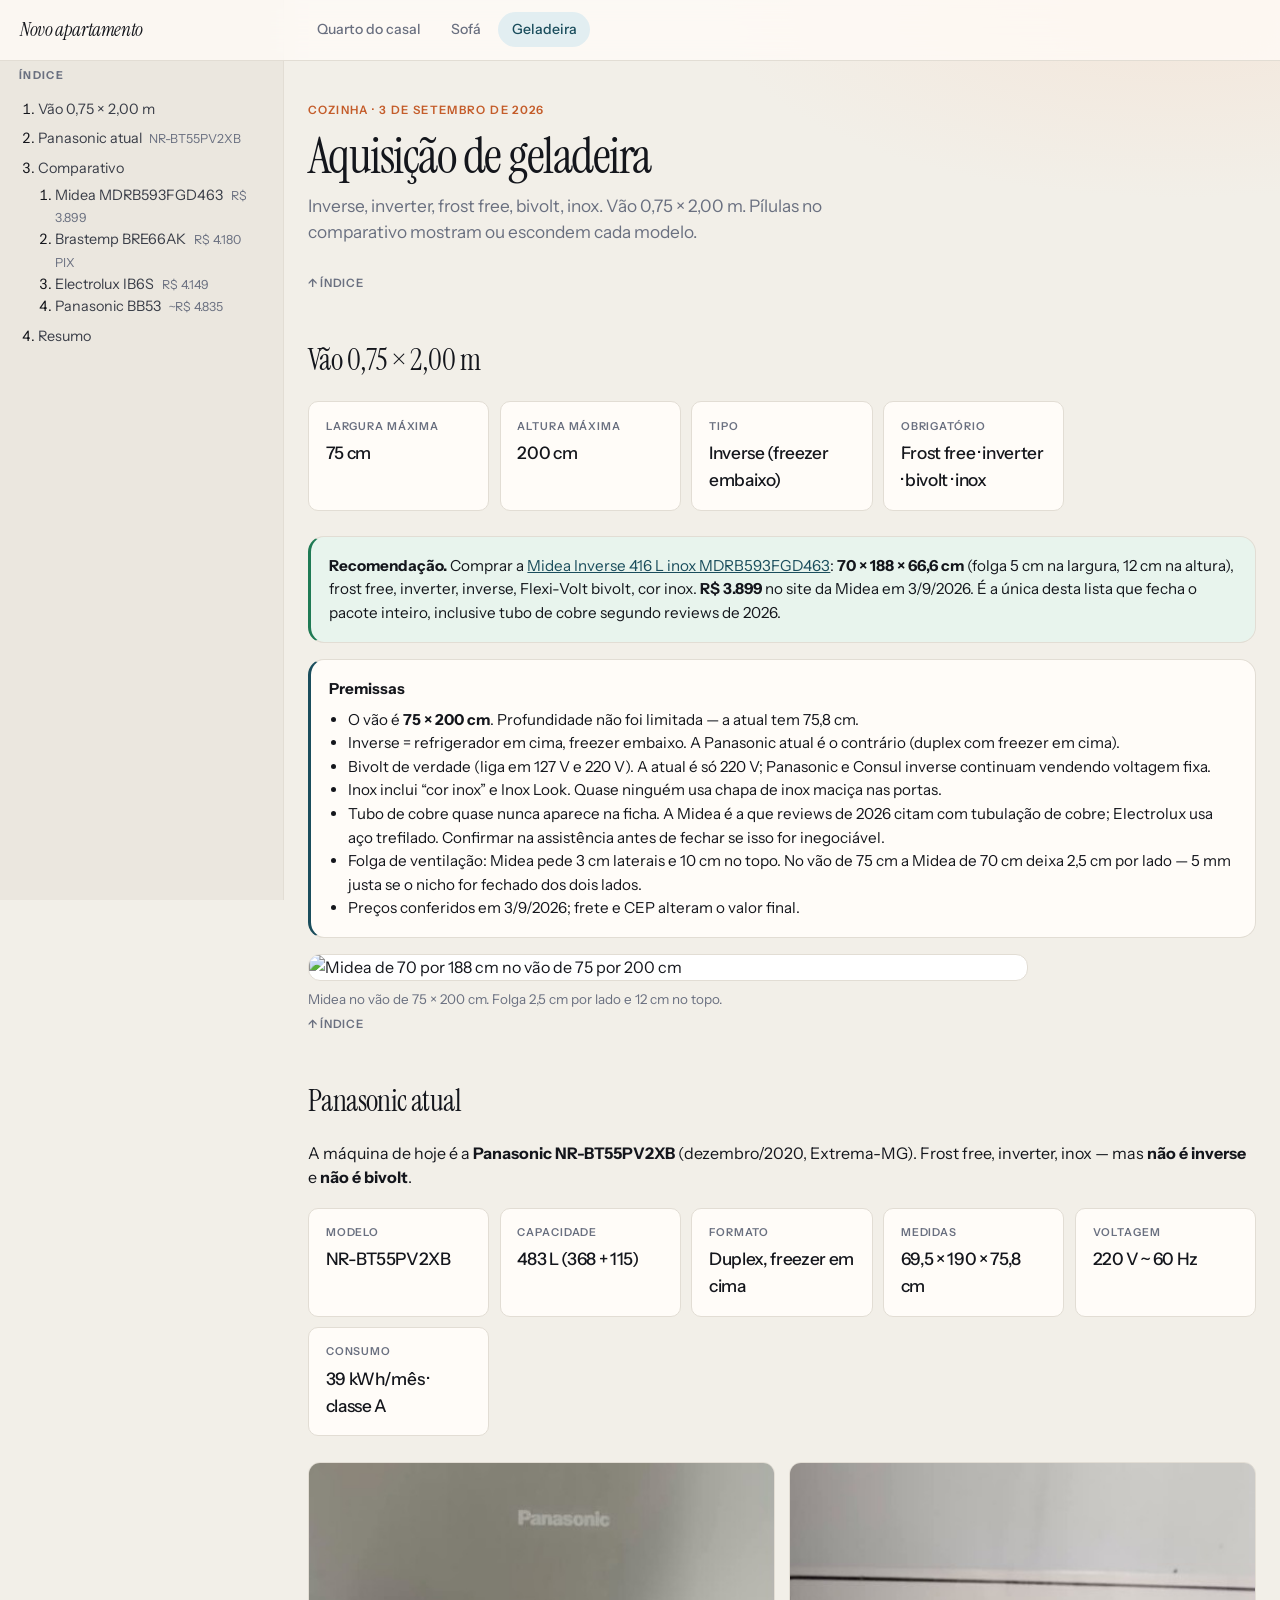
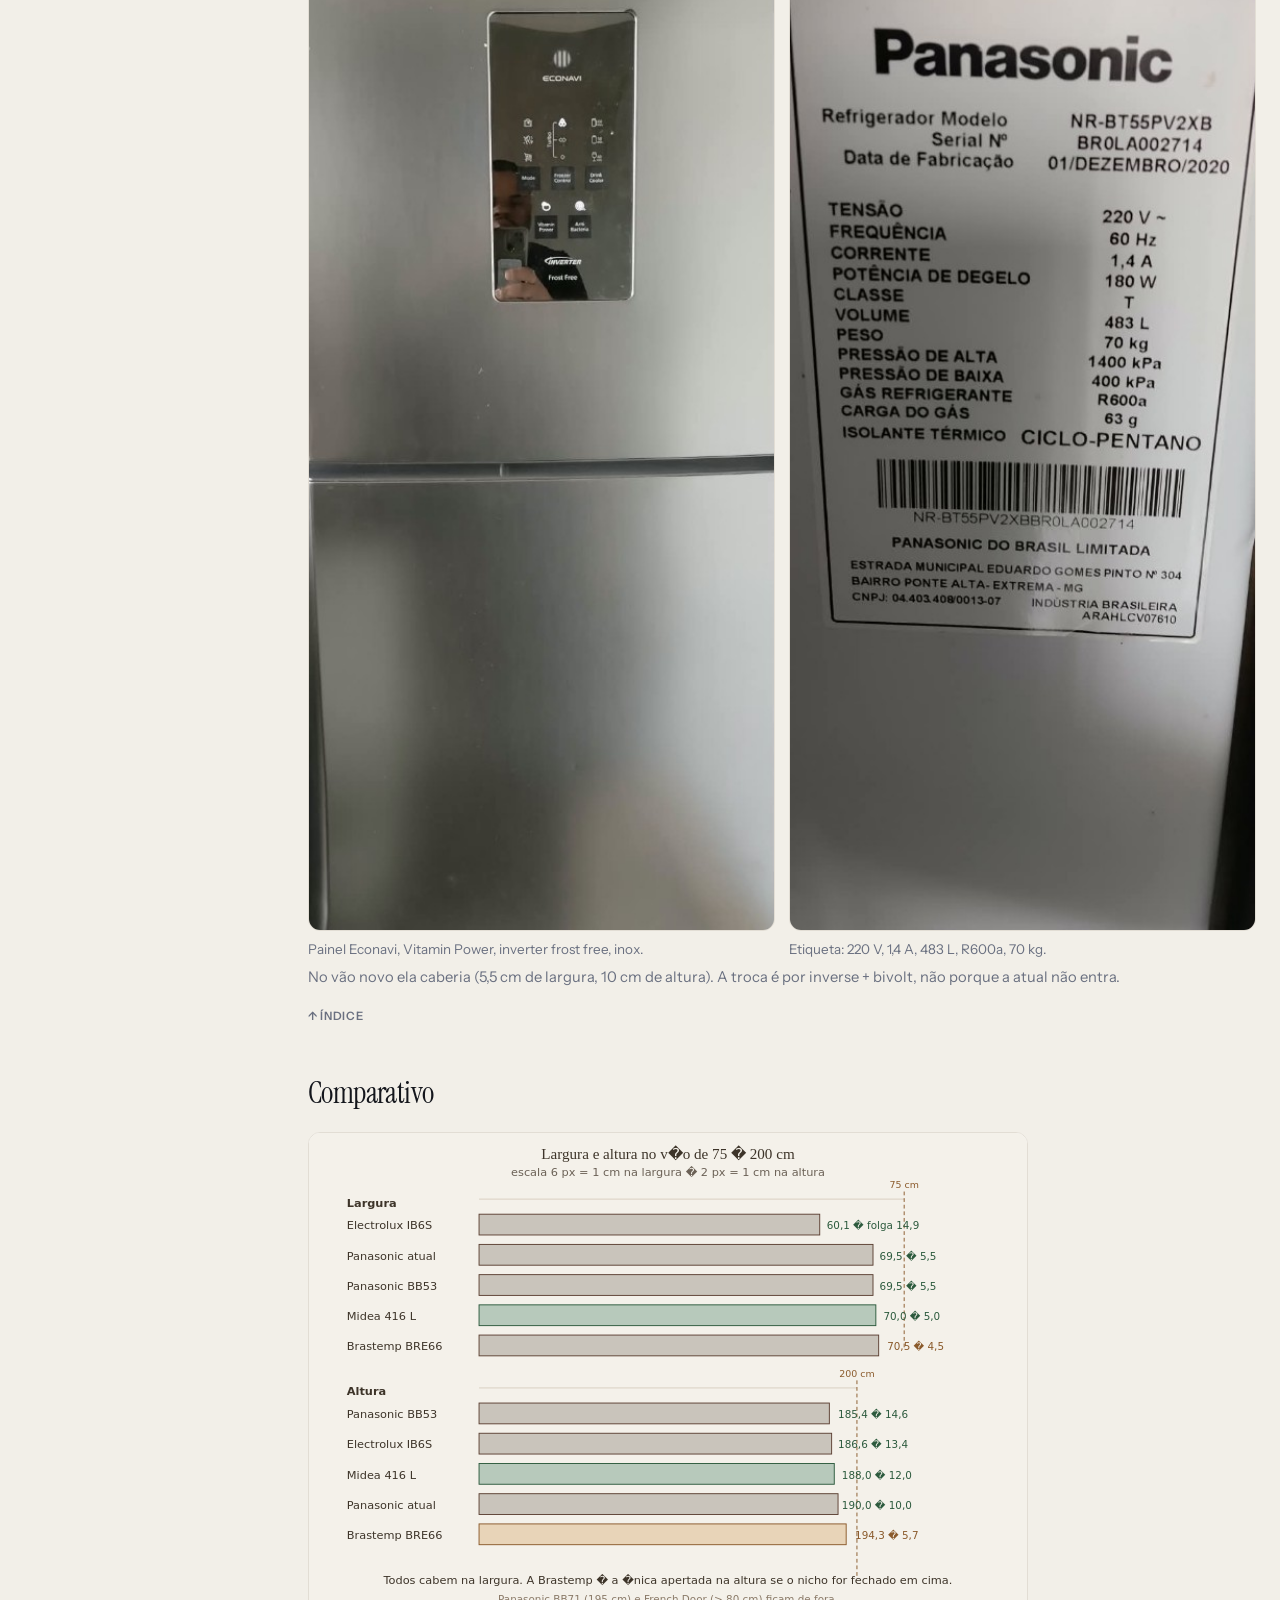
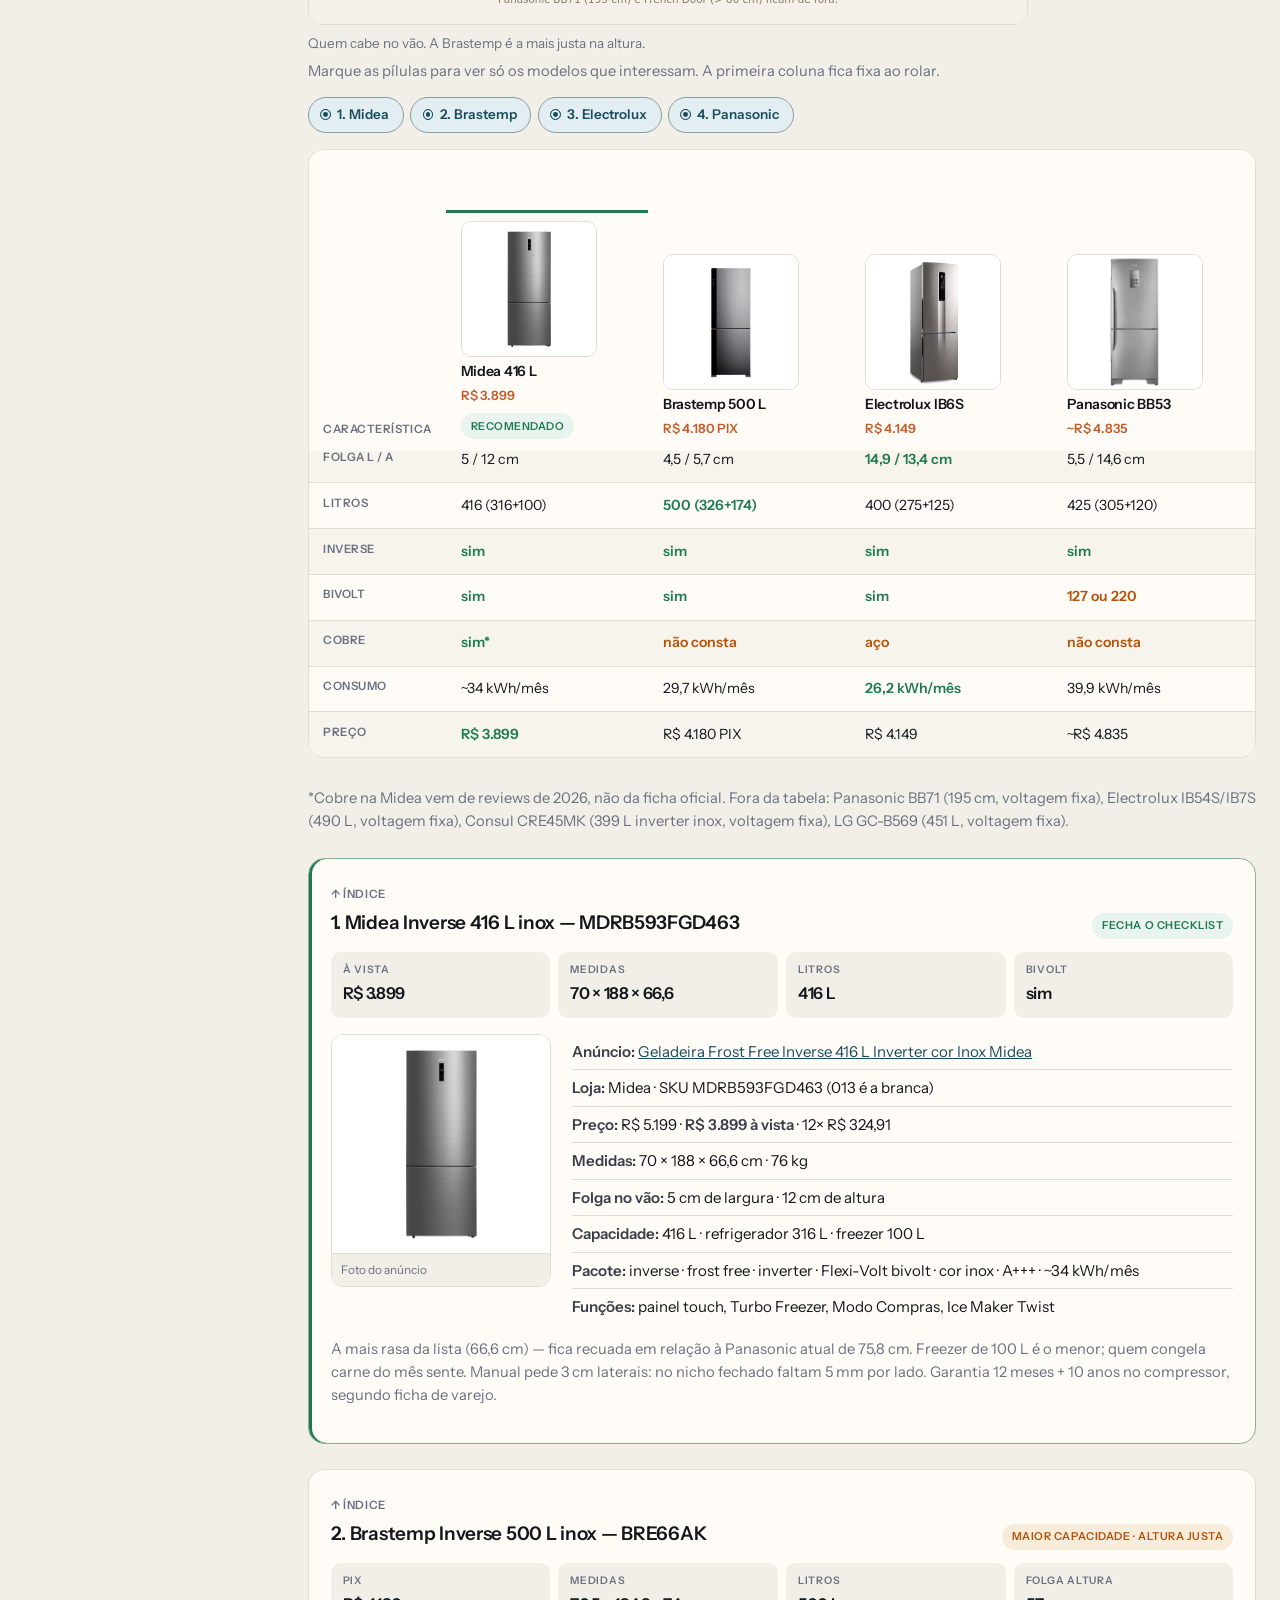
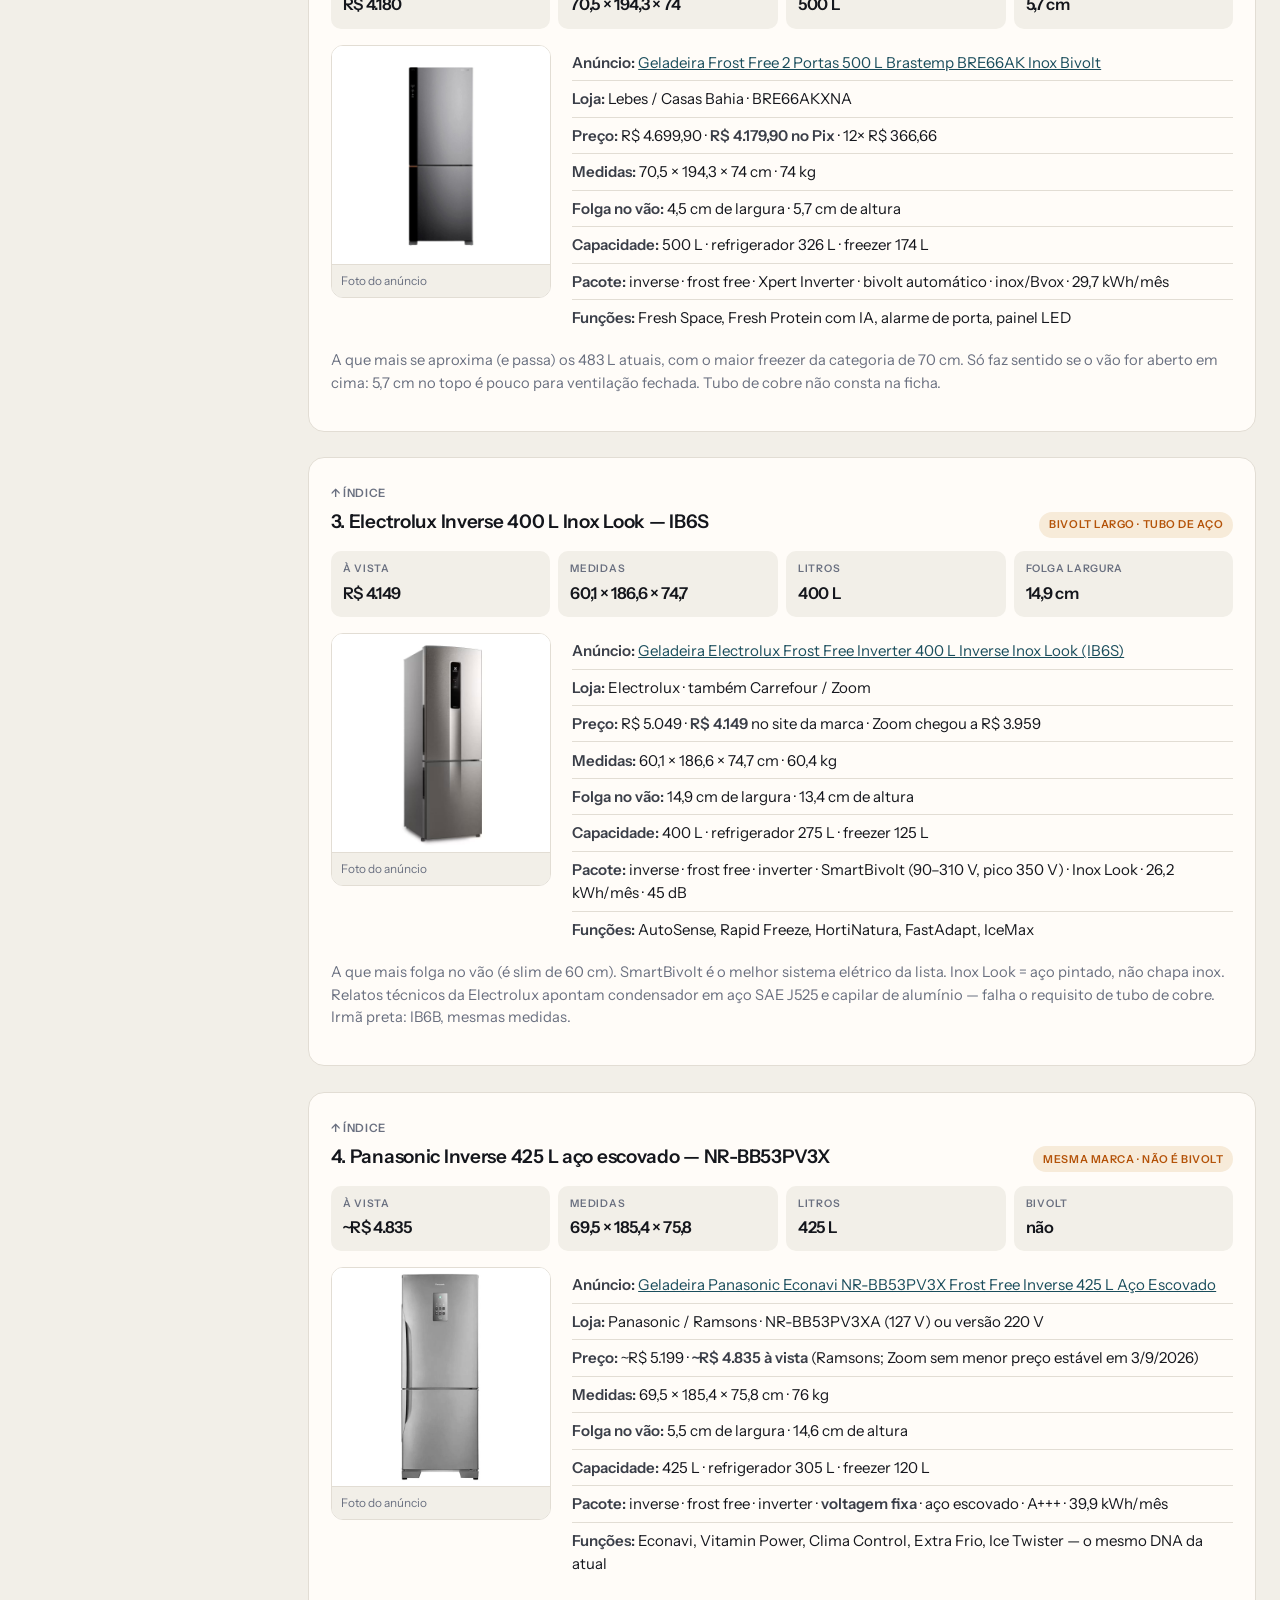
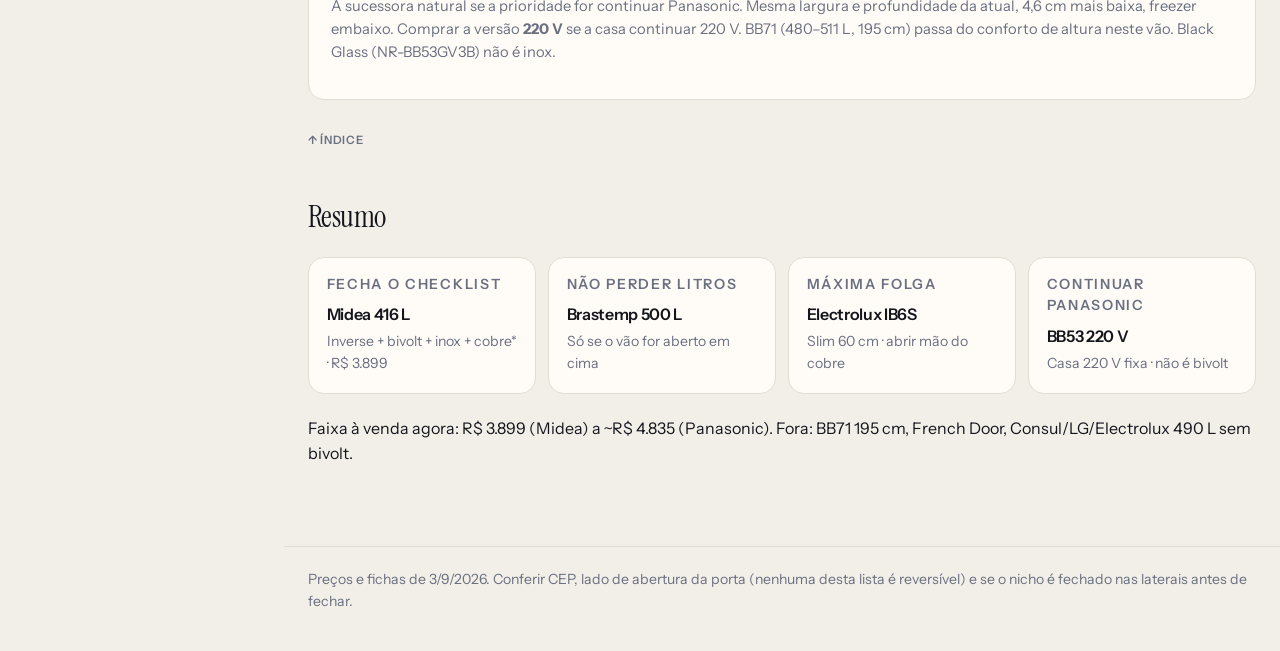
==== geladeira.html @ 063f18cf "Publicar o site estático das pesquisas do apartamento." ====
<!DOCTYPE html>
<html lang="pt-BR">
<head>
  <meta charset="utf-8">
  <meta name="viewport" content="width=device-width, initial-scale=1">
  <title>Geladeira inverse — vão 0,75 × 2,00 m</title>
  <link rel="preconnect" href="https://fonts.googleapis.com">
  <link rel="preconnect" href="https://fonts.gstatic.com" crossorigin>
  <link href="https://fonts.googleapis.com/css2?family=Instrument+Sans:ital,wght@0,400;0,500;0,600;0,700;1,400&family=Instrument+Serif:ital,wght@0,400;0,500;1,400&display=swap" rel="stylesheet">
  <link rel="stylesheet" href="estilo.css">
</head>
<body class="has-toc">
  <div class="chrome">
    <nav class="site-bar" aria-label="Páginas">
      <div class="wrap">
        <a class="brand" href="index.html">Novo apartamento</a>
        <ul>
          <li><a href="quarto-casal.html">Quarto do casal</a></li>
          <li><a href="sofa.html">Sofá</a></li>
          <li><a class="here" href="geladeira.html" aria-current="page">Geladeira</a></li>
        </ul>
      </div>
    </nav>
    <nav class="nav-bar" aria-label="Índice compacto">
      <div class="wrap">
        <a href="#vao">Índice</a>
        <a href="#atual">Atual</a>
        <a href="#opcao-1">1. Midea</a>
        <a href="#opcao-2">2. Brastemp</a>
        <a href="#opcao-3">3. Electrolux</a>
        <a href="#opcao-4">4. Panasonic</a>
        <a href="#resumo">Resumo</a>
      </div>
    </nav>
  </div>
  <header>
    <div class="wrap">
      <p class="kicker">Cozinha · 3 de setembro de 2026</p>
      <h1>Aquisição de geladeira</h1>
      <p>Inverse, inverter, frost free, bivolt, inox. Vão 0,75 × 2,00 m. Pílulas no comparativo mostram ou escondem cada modelo.</p>
    </div>
  </header>

  <nav class="toc" id="indice" aria-label="Índice">
    <h2>Índice</h2>
    <ol>
      <li><a href="#vao">Vão 0,75 × 2,00 m</a></li>
      <li><a href="#atual">Panasonic atual</a> <span class="meta">NR-BT55PV2XB</span></li>
      <li>
        <a href="#comparativo">Comparativo</a>
        <ol>
          <li><a href="#opcao-1">Midea MDRB593FGD463</a> <span class="meta">R$ 3.899</span></li>
          <li><a href="#opcao-2">Brastemp BRE66AK</a> <span class="meta">R$ 4.180 PIX</span></li>
          <li><a href="#opcao-3">Electrolux IB6S</a> <span class="meta">R$ 4.149</span></li>
          <li><a href="#opcao-4">Panasonic BB53</a> <span class="meta">~R$ 4.835</span></li>
        </ol>
      </li>
      <li><a href="#resumo">Resumo</a></li>
    </ol>
  </nav>

  <main>
    <section id="vao">
      <a class="back" href="#indice">↑ Índice</a>
      <h2>Vão 0,75 × 2,00 m</h2>
      <dl class="facts">
        <div><dt>Largura máxima</dt><dd>75 cm</dd></div>
        <div><dt>Altura máxima</dt><dd>200 cm</dd></div>
        <div><dt>Tipo</dt><dd>Inverse (freezer embaixo)</dd></div>
        <div><dt>Obrigatório</dt><dd>Frost free · inverter · bivolt · inox</dd></div>
      </dl>

      <div class="rec">
        <strong>Recomendação.</strong>
        Comprar a <a href="#opcao-1">Midea Inverse 416 L inox MDRB593FGD463</a>:
        <strong>70 × 188 × 66,6 cm</strong> (folga 5 cm na largura, 12 cm na altura),
        frost free, inverter, inverse, Flexi-Volt bivolt, cor inox.
        <strong>R$ 3.899</strong> no site da Midea em 3/9/2026.
        É a única desta lista que fecha o pacote inteiro, inclusive tubo de cobre segundo reviews de 2026.
      </div>

      <div class="premissas">
        <strong>Premissas</strong>
        <ul>
          <li>O vão é <strong>75 × 200 cm</strong>. Profundidade não foi limitada — a atual tem 75,8 cm.</li>
          <li>Inverse = refrigerador em cima, freezer embaixo. A Panasonic atual é o contrário (duplex com freezer em cima).</li>
          <li>Bivolt de verdade (liga em 127 V e 220 V). A atual é só 220 V; Panasonic e Consul inverse continuam vendendo voltagem fixa.</li>
          <li>Inox inclui “cor inox” e Inox Look. Quase ninguém usa chapa de inox maciça nas portas.</li>
          <li>Tubo de cobre quase nunca aparece na ficha. A Midea é a que reviews de 2026 citam com tubulação de cobre; Electrolux usa aço trefilado. Confirmar na assistência antes de fechar se isso for inegociável.</li>
          <li>Folga de ventilação: Midea pede 3 cm laterais e 10 cm no topo. No vão de 75 cm a Midea de 70 cm deixa 2,5 cm por lado — 5 mm justa se o nicho for fechado dos dois lados.</li>
          <li>Preços conferidos em 3/9/2026; frete e CEP alteram o valor final.</li>
        </ul>
      </div>

      <figure>
        <img src="layouts/geladeira-nicho.svg" alt="Midea de 70 por 188 cm no vão de 75 por 200 cm">
        <figcaption>Midea no vão de 75 × 200 cm. Folga 2,5 cm por lado e 12 cm no topo.</figcaption>
      </figure>
    </section>

    <section id="atual">
      <a class="back" href="#indice">↑ Índice</a>
      <h2>Panasonic atual</h2>
      <p>A máquina de hoje é a <strong>Panasonic NR-BT55PV2XB</strong> (dezembro/2020, Extrema-MG). Frost free, inverter, inox — mas <strong>não é inverse</strong> e <strong>não é bivolt</strong>.</p>
      <dl class="facts">
        <div><dt>Modelo</dt><dd>NR-BT55PV2XB</dd></div>
        <div><dt>Capacidade</dt><dd>483 L (368 + 115)</dd></div>
        <div><dt>Formato</dt><dd>Duplex, freezer em cima</dd></div>
        <div><dt>Medidas</dt><dd>69,5 × 190 × 75,8 cm</dd></div>
        <div><dt>Voltagem</dt><dd>220 V ~ 60 Hz</dd></div>
        <div><dt>Consumo</dt><dd>39 kWh/mês · classe A</dd></div>
      </dl>
      <div class="pair">
        <figure>
          <img src="fotos/geladeira/atual-painel.png" alt="Painel Econavi da Panasonic atual, inox, inverter frost free">
          <figcaption>Painel Econavi, Vitamin Power, inverter frost free, inox.</figcaption>
        </figure>
        <figure>
          <img src="fotos/geladeira/atual-etiqueta.png" alt="Etiqueta técnica Panasonic NR-BT55PV2XB 220 V 483 L">
          <figcaption>Etiqueta: 220 V, 1,4 A, 483 L, R600a, 70 kg.</figcaption>
        </figure>
      </div>
      <p class="layout-note">No vão novo ela caberia (5,5 cm de largura, 10 cm de altura). A troca é por inverse + bivolt, não porque a atual não entra.</p>
    </section>

    <section id="comparativo">
      <a class="back" href="#indice">↑ Índice</a>
      <h2>Comparativo</h2>
      <figure>
        <img src="layouts/geladeira-comparativo.svg" alt="Barras de largura e altura das geladeiras até o vão de 75 por 200 cm">
        <figcaption>Quem cabe no vão. A Brastemp é a mais justa na altura.</figcaption>
      </figure>
      <div class="compare">
        <p class="compare-hint">Marque as pílulas para ver só os modelos que interessam. A primeira coluna fica fixa ao rolar.</p>
        <div class="compare-picks" role="group" aria-label="Opções visíveis no comparativo">
          <input type="checkbox" id="cmp-1" checked>
          <label for="cmp-1">1. Midea</label>
          <input type="checkbox" id="cmp-2" checked>
          <label for="cmp-2">2. Brastemp</label>
          <input type="checkbox" id="cmp-3" checked>
          <label for="cmp-3">3. Electrolux</label>
          <input type="checkbox" id="cmp-4" checked>
          <label for="cmp-4">4. Panasonic</label>
        </div>
        <p class="compare-empty">Marque pelo menos uma opção para ver a tabela.</p>
        <div class="compare-scroll">
          <table class="compare-table">
            <caption class="visually-hidden">Comparativo das geladeiras. Desmarque pílulas para esconder colunas.</caption>
            <thead>
              <tr>
                <th scope="col">Característica</th>
                <th class="c1 best-col" scope="col">
                  <a class="compare-product" href="#opcao-1">
                    <img src="fotos/geladeira/midea-416.jpg" alt="">
                    <span class="compare-name">Midea 416 L</span>
                    <span class="compare-price">R$ 3.899</span>
                    <span class="badge ok">recomendado</span>
                  </a>
                </th>
                <th class="c2" scope="col">
                  <a class="compare-product" href="#opcao-2">
                    <img src="fotos/geladeira/brastemp-bre66ak.jpg" alt="">
                    <span class="compare-name">Brastemp 500 L</span>
                    <span class="compare-price">R$ 4.180 PIX</span>
                  </a>
                </th>
                <th class="c3" scope="col">
                  <a class="compare-product" href="#opcao-3">
                    <img src="fotos/geladeira/electrolux-ib6s.jpg" alt="">
                    <span class="compare-name">Electrolux IB6S</span>
                    <span class="compare-price">R$ 4.149</span>
                  </a>
                </th>
                <th class="c4" scope="col">
                  <a class="compare-product" href="#opcao-4">
                    <img src="fotos/geladeira/panasonic-bb53.jpg" alt="">
                    <span class="compare-name">Panasonic BB53</span>
                    <span class="compare-price">~R$ 4.835</span>
                  </a>
                </th>
              </tr>
            </thead>
            <tbody>
              <tr>
                <th scope="row">L × A × P</th>
                <td class="c1">70 × 188 × 66,6</td>
                <td class="c2">70,5 × 194,3 × 74</td>
                <td class="c3">60,1 × 186,6 × 74,7</td>
                <td class="c4">69,5 × 185,4 × 75,8</td>
              </tr>
              <tr>
                <th scope="row">Folga L / A</th>
                <td class="c1">5 / 12 cm</td>
                <td class="c2">4,5 / 5,7 cm</td>
                <td class="c3 yes">14,9 / 13,4 cm</td>
                <td class="c4">5,5 / 14,6 cm</td>
              </tr>
              <tr>
                <th scope="row">Litros</th>
                <td class="c1">416 (316+100)</td>
                <td class="c2 yes">500 (326+174)</td>
                <td class="c3">400 (275+125)</td>
                <td class="c4">425 (305+120)</td>
              </tr>
              <tr>
                <th scope="row">Inverse</th>
                <td class="c1 yes">sim</td>
                <td class="c2 yes">sim</td>
                <td class="c3 yes">sim</td>
                <td class="c4 yes">sim</td>
              </tr>
              <tr>
                <th scope="row">Bivolt</th>
                <td class="c1 yes">sim</td>
                <td class="c2 yes">sim</td>
                <td class="c3 yes">sim</td>
                <td class="c4 no">127 ou 220</td>
              </tr>
              <tr>
                <th scope="row">Cobre</th>
                <td class="c1 yes">sim*</td>
                <td class="c2 no">não consta</td>
                <td class="c3 no">aço</td>
                <td class="c4 no">não consta</td>
              </tr>
              <tr>
                <th scope="row">Consumo</th>
                <td class="c1">~34 kWh/mês</td>
                <td class="c2">29,7 kWh/mês</td>
                <td class="c3 yes">26,2 kWh/mês</td>
                <td class="c4">39,9 kWh/mês</td>
              </tr>
              <tr>
                <th scope="row">Preço</th>
                <td class="c1 yes">R$ 3.899</td>
                <td class="c2">R$ 4.180 PIX</td>
                <td class="c3">R$ 4.149</td>
                <td class="c4">~R$ 4.835</td>
              </tr>
            </tbody>
          </table>
        </div>
      </div>
      <p class="layout-note">*Cobre na Midea vem de reviews de 2026, não da ficha oficial. Fora da tabela: Panasonic BB71 (195 cm, voltagem fixa), Electrolux IB54S/IB7S (490 L, voltagem fixa), Consul CRE45MK (399 L inverter inox, voltagem fixa), LG GC-B569 (451 L, voltagem fixa).</p>
    </section>

    <article class="option best" id="opcao-1">
      <a class="back" href="#indice">↑ Índice</a>
      <div class="option-head">
        <h3>1. Midea Inverse 416 L inox — MDRB593FGD463</h3>
        <span class="badge ok">fecha o checklist</span>
      </div>
      <ul class="option-stats">
        <li><span>À vista</span><strong>R$ 3.899</strong></li>
        <li><span>Medidas</span><strong>70 × 188 × 66,6</strong></li>
        <li><span>Litros</span><strong>416 L</strong></li>
        <li><span>Bivolt</span><strong>sim</strong></li>
      </ul>
      <div class="option-body">
        <a class="thumb" href="https://www.midea.com.br/geladeira-inverse-frost-free-416l-inverter-inox-midea/p">
          <img src="fotos/geladeira/midea-416.jpg" alt="Geladeira Midea inverse 416 L inox">
          <span>Foto do anúncio</span>
        </a>
        <ul class="specs">
          <li><strong>Anúncio:</strong> <a href="https://www.midea.com.br/geladeira-inverse-frost-free-416l-inverter-inox-midea/p">Geladeira Frost Free Inverse 416 L Inverter cor Inox Midea</a></li>
          <li><strong>Loja:</strong> Midea · SKU MDRB593FGD463 (013 é a branca)</li>
          <li><strong>Preço:</strong> R$ 5.199 · <strong>R$ 3.899 à vista</strong> · 12× R$ 324,91</li>
          <li><strong>Medidas:</strong> 70 × 188 × 66,6 cm · 76 kg</li>
          <li><strong>Folga no vão:</strong> 5 cm de largura · 12 cm de altura</li>
          <li><strong>Capacidade:</strong> 416 L · refrigerador 316 L · freezer 100 L</li>
          <li><strong>Pacote:</strong> inverse · frost free · inverter · Flexi-Volt bivolt · cor inox · A+++ · ~34 kWh/mês</li>
          <li><strong>Funções:</strong> painel touch, Turbo Freezer, Modo Compras, Ice Maker Twist</li>
        </ul>
      </div>
      <p class="layout-note">A mais rasa da lista (66,6 cm) — fica recuada em relação à Panasonic atual de 75,8 cm. Freezer de 100 L é o menor; quem congela carne do mês sente. Manual pede 3 cm laterais: no nicho fechado faltam 5 mm por lado. Garantia 12 meses + 10 anos no compressor, segundo ficha de varejo.</p>
    </article>

    <article class="option" id="opcao-2">
      <a class="back" href="#indice">↑ Índice</a>
      <div class="option-head">
        <h3>2. Brastemp Inverse 500 L inox — BRE66AK</h3>
        <span class="badge">maior capacidade · altura justa</span>
      </div>
      <ul class="option-stats">
        <li><span>PIX</span><strong>R$ 4.180</strong></li>
        <li><span>Medidas</span><strong>70,5 × 194,3 × 74</strong></li>
        <li><span>Litros</span><strong>500 L</strong></li>
        <li><span>Folga altura</span><strong>5,7 cm</strong></li>
      </ul>
      <div class="option-body">
        <a class="thumb" href="https://www.lebes.com.br/geladeira-frost-free-2-portas-500l-brastemp-bre66ak-inox-bivolt-p108603">
          <img src="fotos/geladeira/brastemp-bre66ak.jpg" alt="Geladeira Brastemp BRE66AK inverse 500 L inox">
          <span>Foto do anúncio</span>
        </a>
        <ul class="specs">
          <li><strong>Anúncio:</strong> <a href="https://www.lebes.com.br/geladeira-frost-free-2-portas-500l-brastemp-bre66ak-inox-bivolt-p108603">Geladeira Frost Free 2 Portas 500 L Brastemp BRE66AK Inox Bivolt</a></li>
          <li><strong>Loja:</strong> Lebes / Casas Bahia · BRE66AKXNA</li>
          <li><strong>Preço:</strong> R$ 4.699,90 · <strong>R$ 4.179,90 no Pix</strong> · 12× R$ 366,66</li>
          <li><strong>Medidas:</strong> 70,5 × 194,3 × 74 cm · 74 kg</li>
          <li><strong>Folga no vão:</strong> 4,5 cm de largura · 5,7 cm de altura</li>
          <li><strong>Capacidade:</strong> 500 L · refrigerador 326 L · freezer 174 L</li>
          <li><strong>Pacote:</strong> inverse · frost free · Xpert Inverter · bivolt automático · inox/Bvox · 29,7 kWh/mês</li>
          <li><strong>Funções:</strong> Fresh Space, Fresh Protein com IA, alarme de porta, painel LED</li>
        </ul>
      </div>
      <p class="layout-note">A que mais se aproxima (e passa) os 483 L atuais, com o maior freezer da categoria de 70 cm. Só faz sentido se o vão for aberto em cima: 5,7 cm no topo é pouco para ventilação fechada. Tubo de cobre não consta na ficha.</p>
    </article>

    <article class="option" id="opcao-3">
      <a class="back" href="#indice">↑ Índice</a>
      <div class="option-head">
        <h3>3. Electrolux Inverse 400 L Inox Look — IB6S</h3>
        <span class="badge">bivolt largo · tubo de aço</span>
      </div>
      <ul class="option-stats">
        <li><span>À vista</span><strong>R$ 4.149</strong></li>
        <li><span>Medidas</span><strong>60,1 × 186,6 × 74,7</strong></li>
        <li><span>Litros</span><strong>400 L</strong></li>
        <li><span>Folga largura</span><strong>14,9 cm</strong></li>
      </ul>
      <div class="option-body">
        <a class="thumb" href="https://loja.electrolux.com.br/geladeira-electrolux-frost-free-inverter-400l-efficient-rapid-freeze-inverse-inox-look--ib6s-/p">
          <img src="fotos/geladeira/electrolux-ib6s.jpg" alt="Geladeira Electrolux IB6S inverse 400 L inox look">
          <span>Foto do anúncio</span>
        </a>
        <ul class="specs">
          <li><strong>Anúncio:</strong> <a href="https://loja.electrolux.com.br/geladeira-electrolux-frost-free-inverter-400l-efficient-rapid-freeze-inverse-inox-look--ib6s-/p">Geladeira Electrolux Frost Free Inverter 400 L Inverse Inox Look (IB6S)</a></li>
          <li><strong>Loja:</strong> Electrolux · também Carrefour / Zoom</li>
          <li><strong>Preço:</strong> R$ 5.049 · <strong>R$ 4.149</strong> no site da marca · Zoom chegou a R$ 3.959</li>
          <li><strong>Medidas:</strong> 60,1 × 186,6 × 74,7 cm · 60,4 kg</li>
          <li><strong>Folga no vão:</strong> 14,9 cm de largura · 13,4 cm de altura</li>
          <li><strong>Capacidade:</strong> 400 L · refrigerador 275 L · freezer 125 L</li>
          <li><strong>Pacote:</strong> inverse · frost free · inverter · SmartBivolt (90–310 V, pico 350 V) · Inox Look · 26,2 kWh/mês · 45 dB</li>
          <li><strong>Funções:</strong> AutoSense, Rapid Freeze, HortiNatura, FastAdapt, IceMax</li>
        </ul>
      </div>
      <p class="layout-note">A que mais folga no vão (é slim de 60 cm). SmartBivolt é o melhor sistema elétrico da lista. Inox Look = aço pintado, não chapa inox. Relatos técnicos da Electrolux apontam condensador em aço SAE J525 e capilar de alumínio — falha o requisito de tubo de cobre. Irmã preta: IB6B, mesmas medidas.</p>
    </article>

    <article class="option" id="opcao-4">
      <a class="back" href="#indice">↑ Índice</a>
      <div class="option-head">
        <h3>4. Panasonic Inverse 425 L aço escovado — NR-BB53PV3X</h3>
        <span class="badge">mesma marca · não é bivolt</span>
      </div>
      <ul class="option-stats">
        <li><span>À vista</span><strong>~R$ 4.835</strong></li>
        <li><span>Medidas</span><strong>69,5 × 185,4 × 75,8</strong></li>
        <li><span>Litros</span><strong>425 L</strong></li>
        <li><span>Bivolt</span><strong>não</strong></li>
      </ul>
      <div class="option-body">
        <a class="thumb" href="https://www.zoom.com.br/geladeira/geladeira-panasonic-nr-bb53pv3x-frost-free-inverse-425-litros-econavi">
          <img src="fotos/geladeira/panasonic-bb53.jpg" alt="Geladeira Panasonic NR-BB53PV3X inverse 425 L aço escovado">
          <span>Foto do anúncio</span>
        </a>
        <ul class="specs">
          <li><strong>Anúncio:</strong> <a href="https://www.zoom.com.br/geladeira/geladeira-panasonic-nr-bb53pv3x-frost-free-inverse-425-litros-econavi">Geladeira Panasonic Econavi NR-BB53PV3X Frost Free Inverse 425 L Aço Escovado</a></li>
          <li><strong>Loja:</strong> Panasonic / Ramsons · NR-BB53PV3XA (127 V) ou versão 220 V</li>
          <li><strong>Preço:</strong> ~R$ 5.199 · <strong>~R$ 4.835 à vista</strong> (Ramsons; Zoom sem menor preço estável em 3/9/2026)</li>
          <li><strong>Medidas:</strong> 69,5 × 185,4 × 75,8 cm · 76 kg</li>
          <li><strong>Folga no vão:</strong> 5,5 cm de largura · 14,6 cm de altura</li>
          <li><strong>Capacidade:</strong> 425 L · refrigerador 305 L · freezer 120 L</li>
          <li><strong>Pacote:</strong> inverse · frost free · inverter · <strong>voltagem fixa</strong> · aço escovado · A+++ · 39,9 kWh/mês</li>
          <li><strong>Funções:</strong> Econavi, Vitamin Power, Clima Control, Extra Frio, Ice Twister — o mesmo DNA da atual</li>
        </ul>
      </div>
      <p class="layout-note">A sucessora natural se a prioridade for continuar Panasonic. Mesma largura e profundidade da atual, 4,6 cm mais baixa, freezer embaixo. Comprar a versão <strong>220 V</strong> se a casa continuar 220 V. BB71 (480–511 L, 195 cm) passa do conforto de altura neste vão. Black Glass (NR-BB53GV3B) não é inox.</p>
    </article>

    <section id="resumo">
      <a class="back" href="#indice">↑ Índice</a>
      <h2>Resumo</h2>
      <ul class="decisions">
        <li>
          <p class="kicker">Fecha o checklist</p>
          <a href="#opcao-1">Midea 416 L</a>
          <p>Inverse + bivolt + inox + cobre* · R$ 3.899</p>
        </li>
        <li>
          <p class="kicker">Não perder litros</p>
          <a href="#opcao-2">Brastemp 500 L</a>
          <p>Só se o vão for aberto em cima</p>
        </li>
        <li>
          <p class="kicker">Máxima folga</p>
          <a href="#opcao-3">Electrolux IB6S</a>
          <p>Slim 60 cm · abrir mão do cobre</p>
        </li>
        <li>
          <p class="kicker">Continuar Panasonic</p>
          <a href="#opcao-4">BB53 220 V</a>
          <p>Casa 220 V fixa · não é bivolt</p>
        </li>
      </ul>
      <p>Faixa à venda agora: R$ 3.899 (Midea) a ~R$ 4.835 (Panasonic). Fora: BB71 195 cm, French Door, Consul/LG/Electrolux 490 L sem bivolt.</p>
    </section>
  </main>

  <footer>
    <div class="wrap">
      Preços e fichas de 3/9/2026. Conferir CEP, lado de abertura da porta (nenhuma desta lista é reversível) e se o nicho é fechado nas laterais antes de fechar.
    </div>
  </footer>
</body>
</html>
---- estilo.css ----
:root {
  --ink: #14161c;
  --ink-soft: #3a3e48;
  --muted: #6a7080;
  --line: #e2ddd4;
  --line-strong: #cfc8bc;
  --paper: #f2efe8;
  --card: #fffcf8;
  --bar: color-mix(in srgb, var(--card) 78%, transparent);
  --accent: #1a4d5c;
  --accent-hover: #123843;
  --accent-soft: #e2eef1;
  --cedar: #c45c2a;
  --ok: #1f7a54;
  --ok-bg: #e8f4ed;
  --ok-line: #8fcbaa;
  --warn: #b45309;
  --warn-bg: #f7ebd9;
  --zebra: #f7f4ee;
  --row-hover: #efebe3;
  --toc-bg: #ebe7df;
  --toc-w: 17.75rem;
  --chrome-h: 3.6rem;
  --radius: 16px;
  --radius-sm: 10px;
  --shadow: 0 1px 2px rgba(20, 22, 28, 0.04), 0 12px 32px rgba(20, 22, 28, 0.05);
  --font-serif: "Instrument Serif", "Iowan Old Style", Palatino, Georgia, serif;
  --font-sans: "Instrument Sans", "Segoe UI", system-ui, sans-serif;
  --content: 72rem;
}

* { box-sizing: border-box; }

html {
  scroll-behavior: smooth;
  scroll-padding-top: calc(var(--chrome-h) + 0.6rem);
}

body {
  margin: 0;
  font-family: var(--font-sans);
  color: var(--ink);
  background:
    radial-gradient(1100px 420px at 12% -8%, #dde8e6 0%, transparent 58%),
    radial-gradient(900px 380px at 92% 0%, #f3e6da 0%, transparent 52%),
    var(--paper);
  line-height: 1.55;
  min-height: 100vh;
  -webkit-font-smoothing: antialiased;
}

a { color: var(--accent); }
a:hover { color: var(--accent-hover); }
a:focus-visible {
  outline: 2px solid var(--accent);
  outline-offset: 2px;
}

.has-toc { --chrome-h: 6.2rem; }

/* —— chrome / site nav —— */
.chrome {
  position: sticky;
  top: 0;
  z-index: 40;
}

.site-bar {
  background: var(--bar);
  backdrop-filter: blur(16px) saturate(1.2);
  -webkit-backdrop-filter: blur(16px) saturate(1.2);
  border-bottom: 1px solid var(--line);
}

.site-bar .wrap {
  max-width: none;
  margin: 0;
  display: flex;
  align-items: center;
  justify-content: space-between;
  gap: 0.8rem 1.2rem;
  padding: 0.78rem 1.5rem;
  flex-wrap: wrap;
}

.site-bar .brand {
  font-family: var(--font-serif);
  font-size: 1.2rem;
  font-weight: 400;
  font-style: italic;
  color: var(--ink);
  text-decoration: none;
  letter-spacing: -0.02em;
}

.site-bar .brand:hover { color: var(--accent); }

.site-bar ul {
  display: flex;
  flex-wrap: wrap;
  gap: 0.2rem;
  list-style: none;
  margin: 0;
  padding: 0;
  justify-content: flex-end;
}

.site-bar li a {
  display: inline-block;
  color: var(--muted);
  text-decoration: none;
  font-size: 0.88rem;
  font-weight: 500;
  padding: 0.4rem 0.85rem;
  border-radius: 999px;
}

.site-bar li a:hover {
  color: var(--ink);
  background: color-mix(in srgb, var(--paper) 80%, white);
}

.site-bar li a.here {
  color: var(--accent);
  background: var(--accent-soft);
}

.nav-bar {
  background: color-mix(in srgb, var(--card) 88%, transparent);
  border-bottom: 1px solid var(--line);
  font-size: 0.84rem;
}

.nav-bar .wrap {
  max-width: none;
  margin: 0;
  display: flex;
  gap: 0.15rem;
  padding: 0.38rem 1rem 0.42rem;
  overflow-x: auto;
  -webkit-overflow-scrolling: touch;
}

.nav-bar a {
  color: var(--ink-soft);
  text-decoration: none;
  white-space: nowrap;
  padding: 0.35rem 0.7rem;
  border-radius: 999px;
}

.nav-bar a:hover {
  color: var(--accent);
  background: var(--accent-soft);
}

/* —— page header —— */
header {
  padding: 2.6rem 1.5rem 0.35rem;
}

header .wrap,
main,
footer .wrap {
  max-width: var(--content);
  margin: 0 auto;
}

.kicker {
  font-size: 0.72rem;
  font-weight: 600;
  text-transform: uppercase;
  letter-spacing: 0.12em;
  color: var(--cedar);
  margin: 0 0 0.55rem;
}

header h1 {
  margin: 0 0 0.55rem;
  font-family: var(--font-serif);
  font-size: clamp(2rem, 4.4vw, 3.15rem);
  font-weight: 400;
  letter-spacing: -0.03em;
  line-height: 1.12;
}

header p {
  margin: 0;
  max-width: 38rem;
  color: var(--muted);
  font-size: 1.08rem;
  line-height: 1.5;
}

/* —— content —— */
main { padding: 1.15rem 1.5rem 4rem; }

h2, h3 { font-weight: 600; }

h2 {
  font-family: var(--font-serif);
  font-size: clamp(1.45rem, 2.4vw, 1.85rem);
  font-weight: 400;
  letter-spacing: -0.02em;
  margin: 2.4rem 0 0.95rem;
}

h3 {
  font-family: var(--font-sans);
  font-size: 1.08rem;
  margin: 0 0 0.55rem;
  line-height: 1.35;
  letter-spacing: -0.015em;
}

section { scroll-margin-top: calc(var(--chrome-h) + 0.55rem); }
article { scroll-margin-top: calc(var(--chrome-h) + 0.55rem); }

.facts {
  display: grid;
  grid-template-columns: repeat(auto-fill, minmax(168px, 1fr));
  gap: 0.65rem;
  margin: 1.1rem 0 1.6rem;
}

.facts div {
  background: var(--card);
  border: 1px solid var(--line);
  border-radius: var(--radius-sm);
  padding: 0.95rem 1.05rem 1rem;
}

.facts dt {
  font-size: 0.68rem;
  font-weight: 600;
  text-transform: uppercase;
  letter-spacing: 0.08em;
  color: var(--muted);
}

.facts dd {
  margin: 0.35rem 0 0;
  font-size: 1.08rem;
  font-weight: 500;
  letter-spacing: -0.02em;
  color: var(--ink);
}

.facts dd small {
  display: block;
  font-size: 0.78rem;
  font-weight: 400;
  color: var(--muted);
  margin-top: 0.15rem;
}

.note, .rec, .premissas {
  font-size: 0.95rem;
  padding: 1.05rem 1.15rem 1.1rem;
  border-radius: var(--radius);
  margin: 1rem 0;
  background: var(--card);
  border: 1px solid var(--line);
}

.note { border-left: 3px solid var(--cedar); }

.rec {
  border-left: 3px solid var(--ok);
  background: var(--ok-bg);
}

.premissas {
  border-left: 3px solid var(--accent);
}

.premissas ul { margin: 0.45rem 0 0; padding-left: 1.15rem; }

code {
  font-size: 0.88em;
  background: var(--paper);
  padding: 0.08rem 0.32rem;
  border-radius: 4px;
}

/* —— generic tables (resumo etc.) —— */
table {
  width: 100%;
  border-collapse: collapse;
  font-size: 0.9rem;
  background: var(--card);
  margin: 1rem 0 1.5rem;
  border: 1px solid var(--line);
  border-radius: var(--radius);
  overflow: hidden;
}

th, td {
  border-bottom: 1px solid var(--line);
  padding: 0.7rem 0.85rem;
  text-align: left;
  vertical-align: top;
}

th {
  background: var(--accent-soft);
  color: var(--ink-soft);
  font-size: 0.7rem;
  font-weight: 600;
  text-transform: uppercase;
  letter-spacing: 0.06em;
}

tbody tr:nth-child(even) { background: var(--zebra); }
tbody tr:last-child td { border-bottom: none; }
tbody tr:hover { background: var(--row-hover); }

table img.mini {
  width: 52px;
  height: 52px;
  object-fit: contain;
  display: block;
  background: #fff;
  border: 1px solid var(--line);
  border-radius: 8px;
}

.yes { color: var(--ok); font-weight: 600; }
.no { color: var(--warn); font-weight: 600; }

/* —— comparativo dinâmico (CSS :has, sem JS) —— */
.compare {
  margin: 0.4rem 0 1.8rem;
}

.compare-hint {
  margin: 0 0 0.85rem;
  color: var(--muted);
  font-size: 0.92rem;
}

.compare-picks {
  display: flex;
  flex-wrap: wrap;
  gap: 0.4rem;
  margin: 0 0 1rem;
}

.compare-picks input[type="checkbox"] {
  position: absolute;
  width: 1px;
  height: 1px;
  padding: 0;
  margin: -1px;
  overflow: hidden;
  clip: rect(0, 0, 0, 0);
  white-space: nowrap;
  border: 0;
}

.visually-hidden {
  position: absolute;
  width: 1px;
  height: 1px;
  padding: 0;
  margin: -1px;
  overflow: hidden;
  clip: rect(0, 0, 0, 0);
  white-space: nowrap;
  border: 0;
}

.compare-picks label {
  display: inline-flex;
  align-items: center;
  gap: 0.4rem;
  cursor: pointer;
  user-select: none;
  font-size: 0.84rem;
  font-weight: 500;
  color: var(--muted);
  background: var(--card);
  border: 1px solid var(--line);
  border-radius: 999px;
  padding: 0.42rem 0.85rem 0.42rem 0.7rem;
  transition: background 0.15s ease, color 0.15s ease, border-color 0.15s ease;
}

.compare-picks label::before {
  content: "";
  width: 0.55rem;
  height: 0.55rem;
  border-radius: 50%;
  border: 1.5px solid var(--line-strong);
  background: transparent;
  flex-shrink: 0;
}

.compare-picks label:hover {
  border-color: var(--accent);
  color: var(--accent);
}

.compare-picks input:checked + label {
  background: var(--accent-soft);
  border-color: color-mix(in srgb, var(--accent) 45%, var(--line));
  color: var(--accent);
  font-weight: 600;
}

.compare-picks input:checked + label::before {
  border-color: var(--accent);
  background: var(--accent);
  box-shadow: inset 0 0 0 2px var(--accent-soft);
}

.compare-picks input:focus-visible + label {
  outline: 2px solid var(--accent);
  outline-offset: 2px;
}

.compare-empty {
  display: none;
  margin: 0;
  padding: 1.1rem 1.2rem;
  background: var(--card);
  border: 1px dashed var(--line-strong);
  border-radius: var(--radius);
  color: var(--muted);
}

.compare:not(:has(.compare-picks input:checked)) .compare-empty { display: block; }
.compare:not(:has(.compare-picks input:checked)) .compare-scroll { display: none; }

.compare:has(#cmp-1:not(:checked)) .c1,
.compare:has(#cmp-2:not(:checked)) .c2,
.compare:has(#cmp-3:not(:checked)) .c3,
.compare:has(#cmp-4:not(:checked)) .c4,
.compare:has(#cmp-5:not(:checked)) .c5,
.compare:has(#cmp-6:not(:checked)) .c6 {
  display: none;
}

.compare-scroll {
  overflow-x: auto;
  -webkit-overflow-scrolling: touch;
  border: 1px solid var(--line);
  border-radius: var(--radius);
  background: var(--card);
}

.compare-table {
  margin: 0;
  border: 0;
  border-radius: 0;
  overflow: visible;
  min-width: 100%;
  font-size: 0.88rem;
}

.compare-table th,
.compare-table td {
  padding: 0.72rem 0.9rem;
  min-width: 9.75rem;
  background: var(--card);
}

.compare-table th:first-child,
.compare-table td:first-child,
.compare-table tbody th {
  min-width: 8.25rem;
  width: 8.25rem;
  position: sticky;
  left: 0;
  z-index: 2;
  font-size: 0.72rem;
  font-weight: 600;
  letter-spacing: 0.04em;
  text-transform: uppercase;
  color: var(--muted);
  background: var(--card);
  box-shadow: 1px 0 0 var(--line);
}

.compare-table thead th {
  position: sticky;
  top: var(--chrome-h);
  z-index: 3;
  background: var(--card);
  vertical-align: bottom;
  text-transform: none;
  letter-spacing: 0;
  font-size: 0.88rem;
  font-weight: 500;
  color: var(--ink);
  border-bottom: 1px solid var(--line-strong);
}

.compare-table thead th:first-child {
  z-index: 4;
  vertical-align: bottom;
}

.compare-table tbody tr:nth-child(even) th,
.compare-table tbody tr:nth-child(even) td {
  background: var(--zebra);
}

.compare-table tbody tr:hover th,
.compare-table tbody tr:hover td {
  background: var(--row-hover);
}

.compare-table tbody tr:last-child th,
.compare-table tbody tr:last-child td {
  border-bottom: none;
}

.compare-table thead .best-col {
  box-shadow: inset 0 3px 0 var(--ok);
}

.compare-product {
  display: flex;
  flex-direction: column;
  align-items: flex-start;
  gap: 0.35rem;
  text-decoration: none;
  color: inherit;
  min-width: 8.5rem;
}

.compare-product:hover { color: inherit; }

.compare-product img {
  width: 100%;
  max-width: 8.5rem;
  aspect-ratio: 1;
  object-fit: contain;
  background: #fff;
  border: 1px solid var(--line);
  border-radius: 10px;
}

.compare-name {
  font-weight: 600;
  letter-spacing: -0.02em;
  line-height: 1.25;
}

.compare-price {
  font-size: 0.8rem;
  color: var(--cedar);
  font-weight: 600;
}

.compare-product .badge { margin-top: 0.1rem; }

/* —— options —— */
.option {
  background: var(--card);
  border: 1px solid var(--line);
  border-radius: var(--radius);
  margin: 1.6rem 0;
  padding: 1.3rem 1.35rem 1.45rem;
}

.option.best {
  border-color: color-mix(in srgb, var(--ok) 45%, var(--line));
  box-shadow: inset 3px 0 0 var(--ok);
}

.option-head {
  display: flex;
  flex-wrap: wrap;
  justify-content: space-between;
  gap: 0.45rem 1rem;
  align-items: baseline;
  margin-bottom: 0.85rem;
}

.option-head h3 {
  margin: 0;
  font-size: 1.18rem;
}

.badge {
  font-size: 0.68rem;
  font-weight: 600;
  text-transform: uppercase;
  letter-spacing: 0.05em;
  padding: 0.28rem 0.62rem;
  border-radius: 999px;
  background: var(--warn-bg);
  color: var(--warn);
}

.badge.ok {
  background: var(--ok-bg);
  color: var(--ok);
}

.option-stats {
  display: grid;
  grid-template-columns: repeat(auto-fit, minmax(7.5rem, 1fr));
  gap: 0.5rem;
  list-style: none;
  margin: 0 0 1rem;
  padding: 0;
}

.option-stats li {
  background: var(--paper);
  border-radius: 10px;
  padding: 0.62rem 0.75rem 0.7rem;
}

.option-stats span {
  display: block;
  font-size: 0.65rem;
  font-weight: 600;
  text-transform: uppercase;
  letter-spacing: 0.07em;
  color: var(--muted);
}

.option-stats strong {
  display: block;
  margin-top: 0.2rem;
  font-size: 1.02rem;
  font-weight: 600;
  letter-spacing: -0.02em;
}

.option-body {
  display: grid;
  grid-template-columns: minmax(160px, 220px) 1fr;
  gap: 1rem 1.35rem;
  align-items: start;
  margin: 0.2rem 0 0.85rem;
}

a.thumb {
  display: block;
  border: 1px solid var(--line);
  background: #fff;
  text-decoration: none;
  color: var(--muted);
  border-radius: 12px;
  overflow: hidden;
}

a.thumb img {
  width: 100%;
  aspect-ratio: 1;
  object-fit: contain;
  display: block;
  background: #fff;
}

a.thumb span {
  display: block;
  font-size: 0.74rem;
  padding: 0.42rem 0.6rem;
  border-top: 1px solid var(--line);
  background: var(--paper);
}

a.thumb:hover span { color: var(--accent); }

.specs {
  font-size: 0.94rem;
  margin: 0;
  padding: 0;
  list-style: none;
}

.specs li {
  padding: 0.38rem 0;
  border-bottom: 1px solid var(--line);
}

.specs li:last-child { border-bottom: none; }
.specs strong { font-weight: 600; color: var(--ink-soft); }

.layout-note {
  font-size: 0.92rem;
  color: var(--muted);
  margin: 0.4rem 0 0.8rem;
}

figure { margin: 0.9rem 0 0; }

figure img {
  width: 100%;
  max-width: 720px;
  height: auto;
  display: block;
  background: #fff;
  border: 1px solid var(--line);
  border-radius: 12px;
}

figcaption,
.pair figcaption {
  font-size: 0.84rem;
  padding: 0.5rem 0 0;
  color: var(--muted);
}

.gallery {
  display: grid;
  grid-template-columns: repeat(auto-fill, minmax(260px, 1fr));
  gap: 0.85rem;
  margin: 1rem 0 1.6rem;
}

.gallery a {
  display: block;
  background: var(--card);
  border: 1px solid var(--line);
  border-radius: var(--radius);
  overflow: hidden;
  text-decoration: none;
  color: inherit;
  font-size: 0.84rem;
}

.gallery img { width: 100%; height: auto; display: block; }
.gallery span { display: block; padding: 0.6rem 0.75rem; color: var(--ink-soft); }

.pair {
  display: grid;
  grid-template-columns: 1fr 1fr;
  gap: 0.9rem;
  margin: 0.8rem 0 0;
}

.pair figure { margin: 0; }
.pair img { max-width: none; }

/* —— resumo em cartões de decisão —— */
.decisions {
  display: grid;
  grid-template-columns: repeat(auto-fit, minmax(220px, 1fr));
  gap: 0.75rem;
  list-style: none;
  margin: 1rem 0 1.4rem;
  padding: 0;
}

.decisions li {
  background: var(--card);
  border: 1px solid var(--line);
  border-radius: var(--radius);
  padding: 1rem 1.1rem 1.1rem;
}

.decisions .kicker { margin-bottom: 0.4rem; }

.decisions a {
  display: block;
  font-weight: 600;
  text-decoration: none;
  color: var(--ink);
  letter-spacing: -0.02em;
  margin-bottom: 0.3rem;
}

.decisions a:hover { color: var(--accent); }

.decisions p {
  margin: 0;
  font-size: 0.88rem;
  color: var(--muted);
}

footer {
  border-top: 1px solid var(--line);
  padding: 1.4rem 1.5rem 2.4rem;
  font-size: 0.88rem;
  color: var(--muted);
}

.toc {
  position: fixed;
  top: 0;
  left: 0;
  bottom: 0;
  z-index: 15;
  width: min(20rem, 92vw);
  margin: 0;
  padding: 4.1rem 1.2rem 1.8rem;
  overflow-y: auto;
  background: var(--toc-bg);
  border-right: 1px solid var(--line);
}

.toc h2 {
  margin: 0 0 0.9rem;
  font-family: var(--font-sans);
  font-size: 0.68rem;
  font-weight: 700;
  text-transform: uppercase;
  letter-spacing: 0.12em;
  color: var(--muted);
}

.toc ol {
  margin: 0;
  padding-left: 1.15rem;
  font-size: 0.9rem;
}

.toc > ol > li { margin: 0.42rem 0; }
.toc ol ol {
  margin: 0.3rem 0 0.45rem;
  padding-left: 1.1rem;
}

.toc a {
  color: var(--ink-soft);
  text-decoration: none;
}

.toc a:hover { color: var(--accent); }

.toc .meta {
  color: var(--muted);
  font-size: 0.78rem;
  margin-left: 0.3rem;
}

.back {
  display: inline-block;
  font-size: 0.72rem;
  font-weight: 600;
  letter-spacing: 0.06em;
  text-transform: uppercase;
  color: var(--muted);
  text-decoration: none;
  margin: 0 0 0.4rem;
}

.back:hover { color: var(--accent); }

/* —— landing —— */
.intro {
  font-size: 1.05rem;
  color: var(--muted);
  margin: 0 0 1.8rem;
  max-width: 40rem;
}

.cards {
  display: grid;
  grid-template-columns: 1fr;
  gap: 1rem;
  list-style: none;
  margin: 0;
  padding: 0;
  counter-reset: card;
}

@media (min-width: 840px) {
  .cards { grid-template-columns: repeat(3, minmax(0, 1fr)); }
}

.cards li { counter-increment: card; }

.cards a {
  display: flex;
  flex-direction: column;
  background: var(--card);
  border: 1px solid var(--line);
  border-radius: var(--radius);
  padding: 1.45rem 1.45rem 1.4rem;
  text-decoration: none;
  color: inherit;
  height: 100%;
  transition: transform 0.16s ease, border-color 0.16s ease, box-shadow 0.16s ease;
}

.cards a::before {
  content: counter(card, decimal-leading-zero);
  font-size: 0.7rem;
  font-weight: 700;
  letter-spacing: 0.1em;
  color: var(--accent);
  margin-bottom: 0.85rem;
}

.cards a:hover {
  border-color: var(--accent);
  transform: translateY(-3px);
  box-shadow: var(--shadow);
}

.cards h2 {
  margin: 0 0 0.5rem;
  font-size: 1.55rem;
}

.cards p {
  margin: 0;
  font-size: 0.94rem;
  color: var(--muted);
  flex: 1;
}

.go {
  display: inline-block;
  margin-top: 1.15rem;
  font-size: 0.88rem;
  font-weight: 600;
  color: var(--accent);
}

.cards a:hover .go { color: var(--accent-hover); }

body:not(.has-toc) {
  display: flex;
  flex-direction: column;
}

body:not(.has-toc) main { flex: 1; }

body:not(.has-toc) header {
  padding: 4rem 1.5rem 0.5rem;
}

body:not(.has-toc) header h1 {
  font-size: clamp(2.35rem, 6vw, 3.6rem);
}

@media (max-width: 720px) {
  .pair { grid-template-columns: 1fr; }
}

@media (max-width: 640px) {
  table { display: block; overflow-x: auto; }
  .compare-table { display: table; }
  header h1 { font-size: 1.75rem; }
  .option-body { grid-template-columns: 1fr; }
  a.thumb { max-width: 260px; }
  .site-bar .wrap {
    padding: 0.65rem 1rem;
    flex-direction: column;
    align-items: flex-start;
    gap: 0.4rem;
  }
  .site-bar ul {
    justify-content: flex-start;
    width: 100%;
  }
  header, main, footer { padding-left: 1rem; padding-right: 1rem; }
}

@media (max-width: 959px) {
  .toc { display: none; }
}

@media (min-width: 960px) {
  .has-toc { --chrome-h: 3.75rem; }
  .nav-bar { display: none; }
  .toc {
    top: 0;
    width: var(--toc-w);
    padding-top: 4.2rem;
  }
  .has-toc header,
  .has-toc main,
  .has-toc footer {
    margin-left: var(--toc-w);
  }
  .has-toc header .wrap,
  .has-toc main,
  .has-toc footer .wrap {
    max-width: 70rem;
  }
  .has-toc .site-bar .wrap {
    display: grid;
    grid-template-columns: var(--toc-w) 1fr;
    align-items: center;
    padding-left: 0;
    padding-right: 1.5rem;
  }
  .has-toc .site-bar .brand {
    padding-left: 1.25rem;
  }
  .has-toc .site-bar ul {
    justify-content: flex-start;
  }
}

@media (prefers-reduced-motion: reduce) {
  html { scroll-behavior: auto; }
  .cards a,
  .compare-picks label { transition: none; }
  .cards a:hover { transform: none; }
}
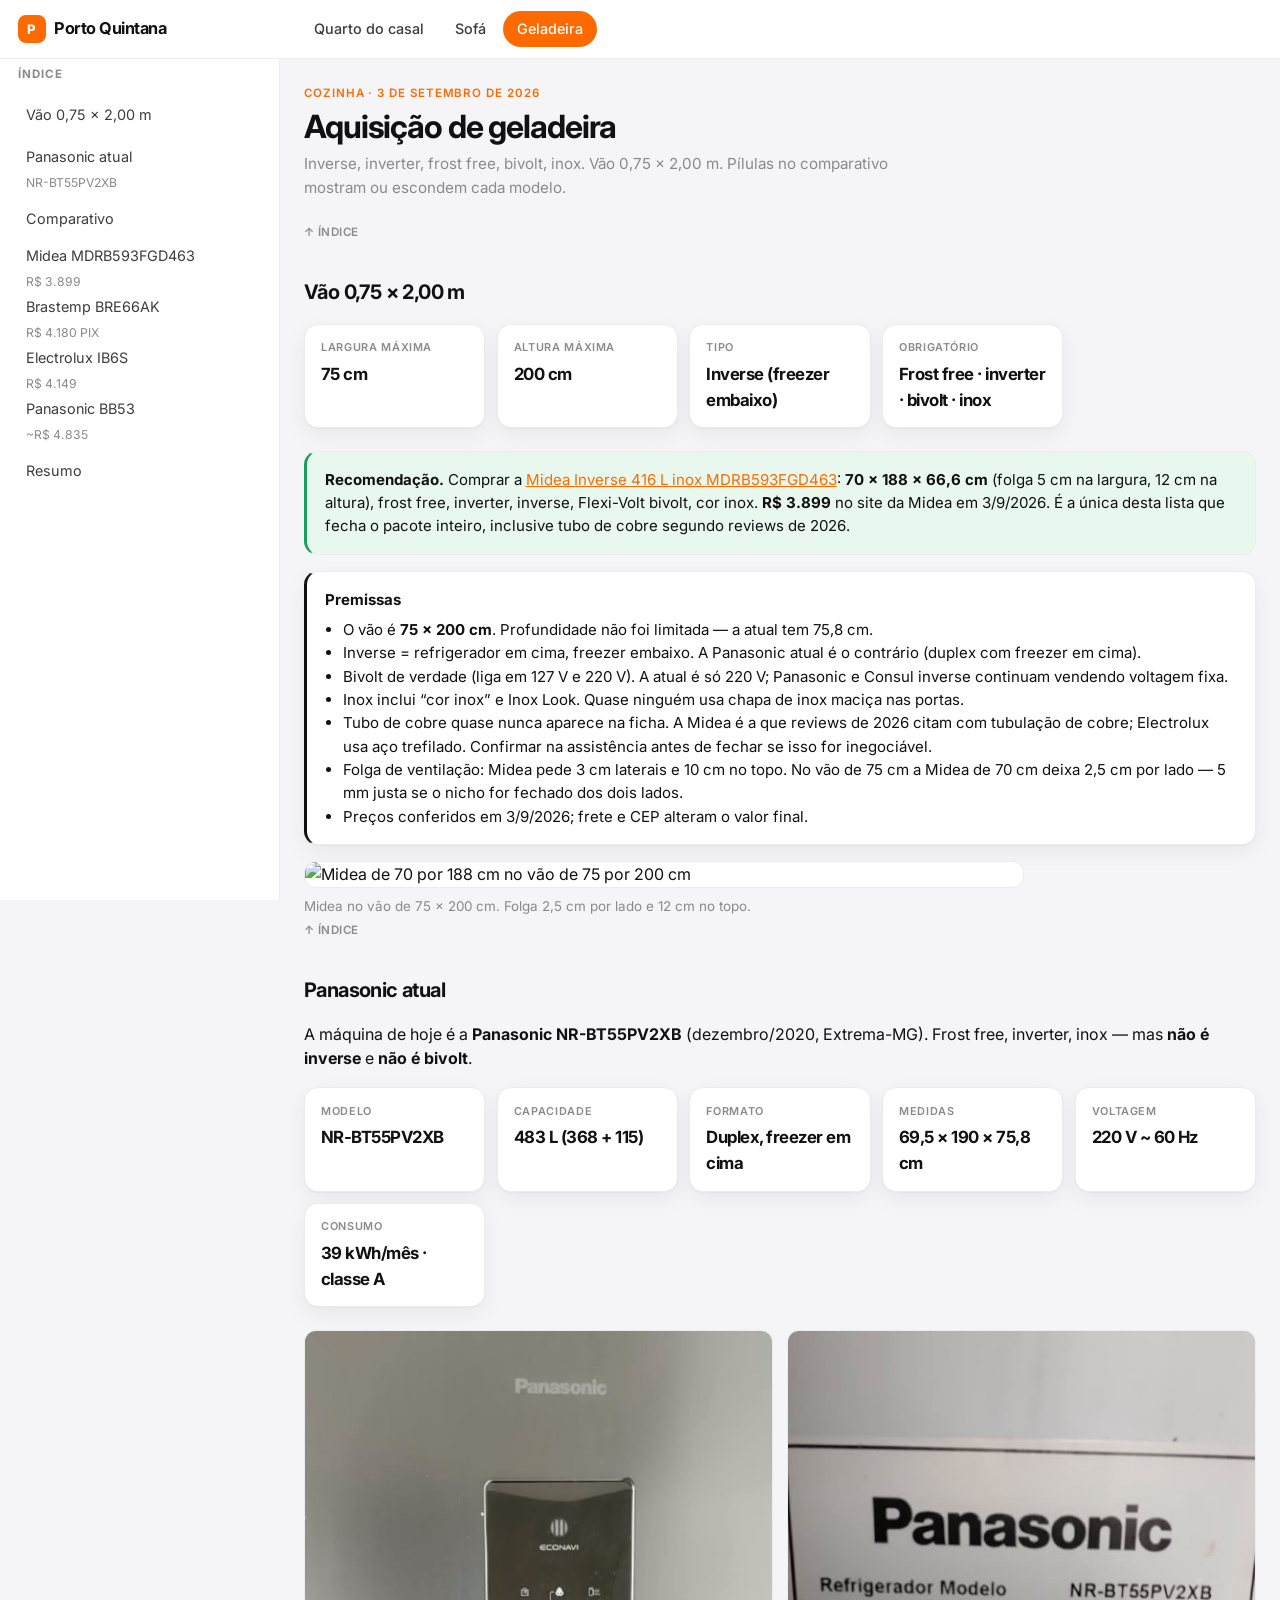
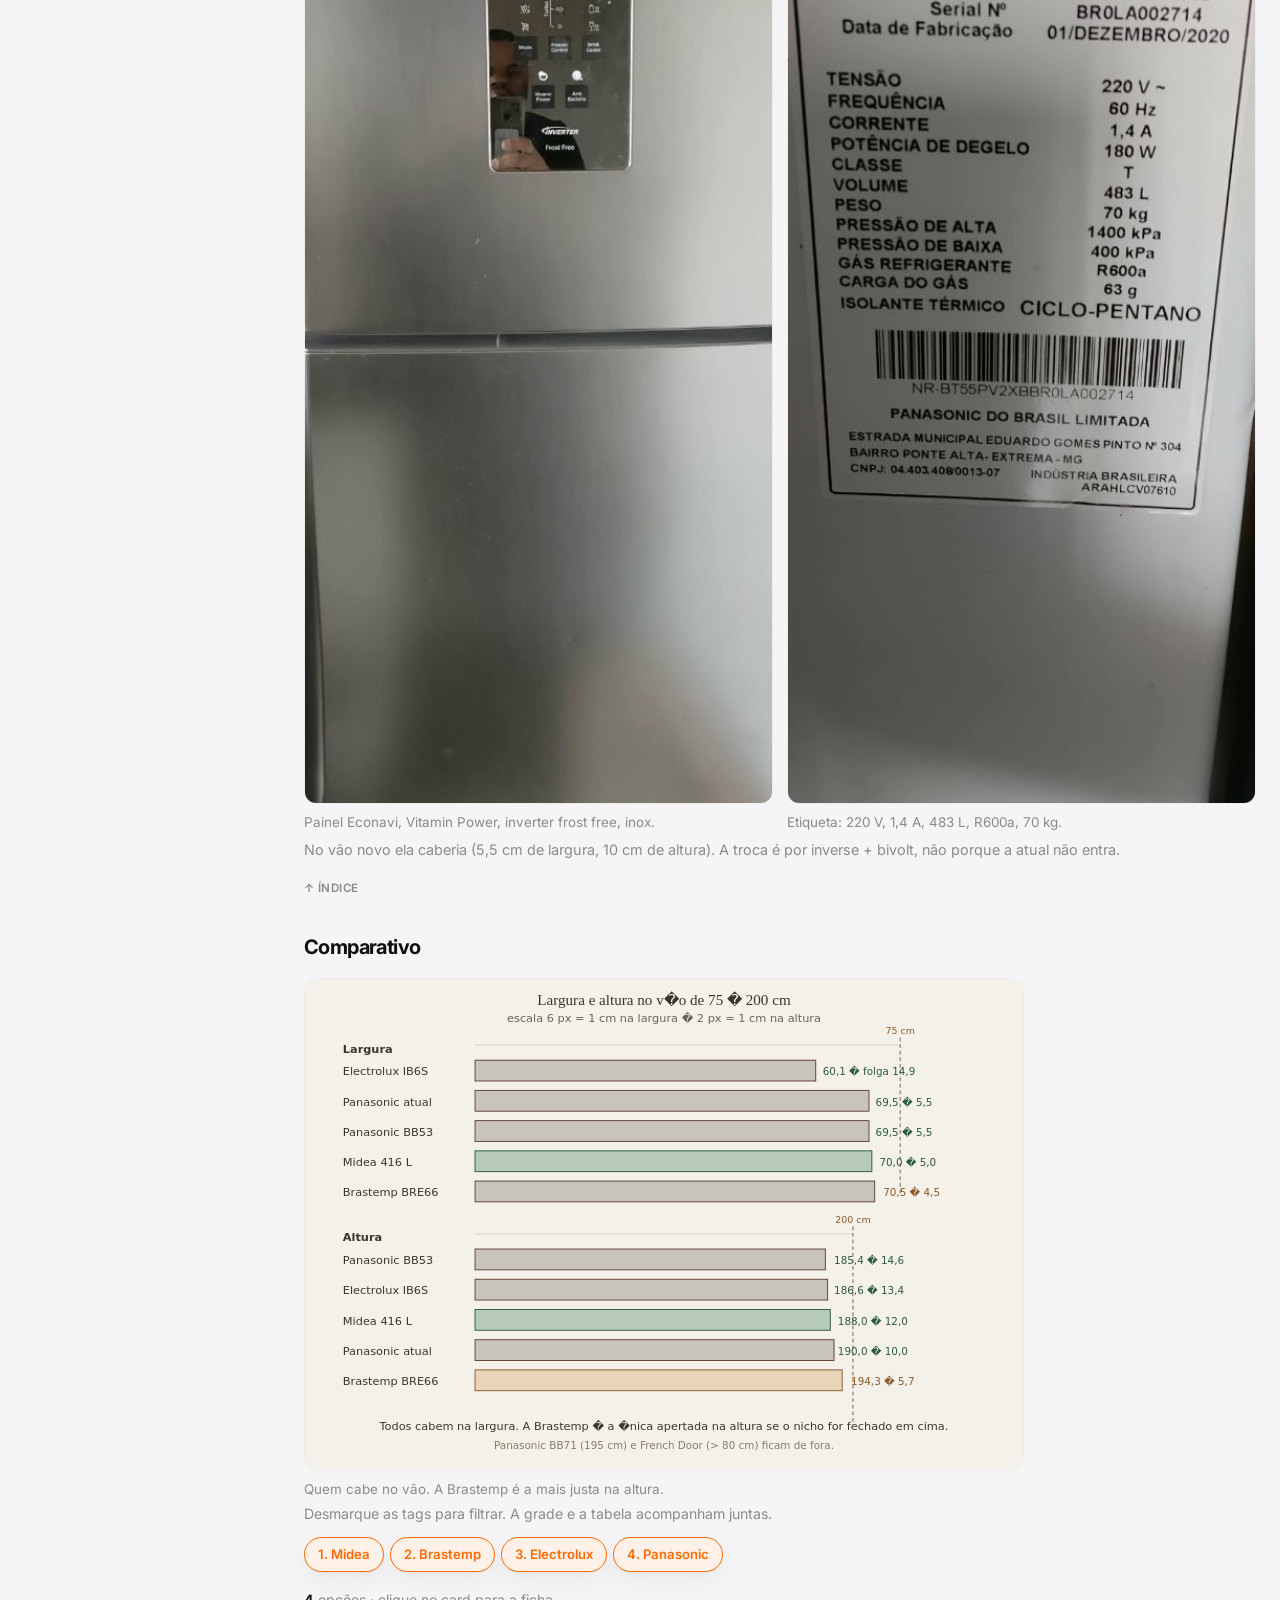
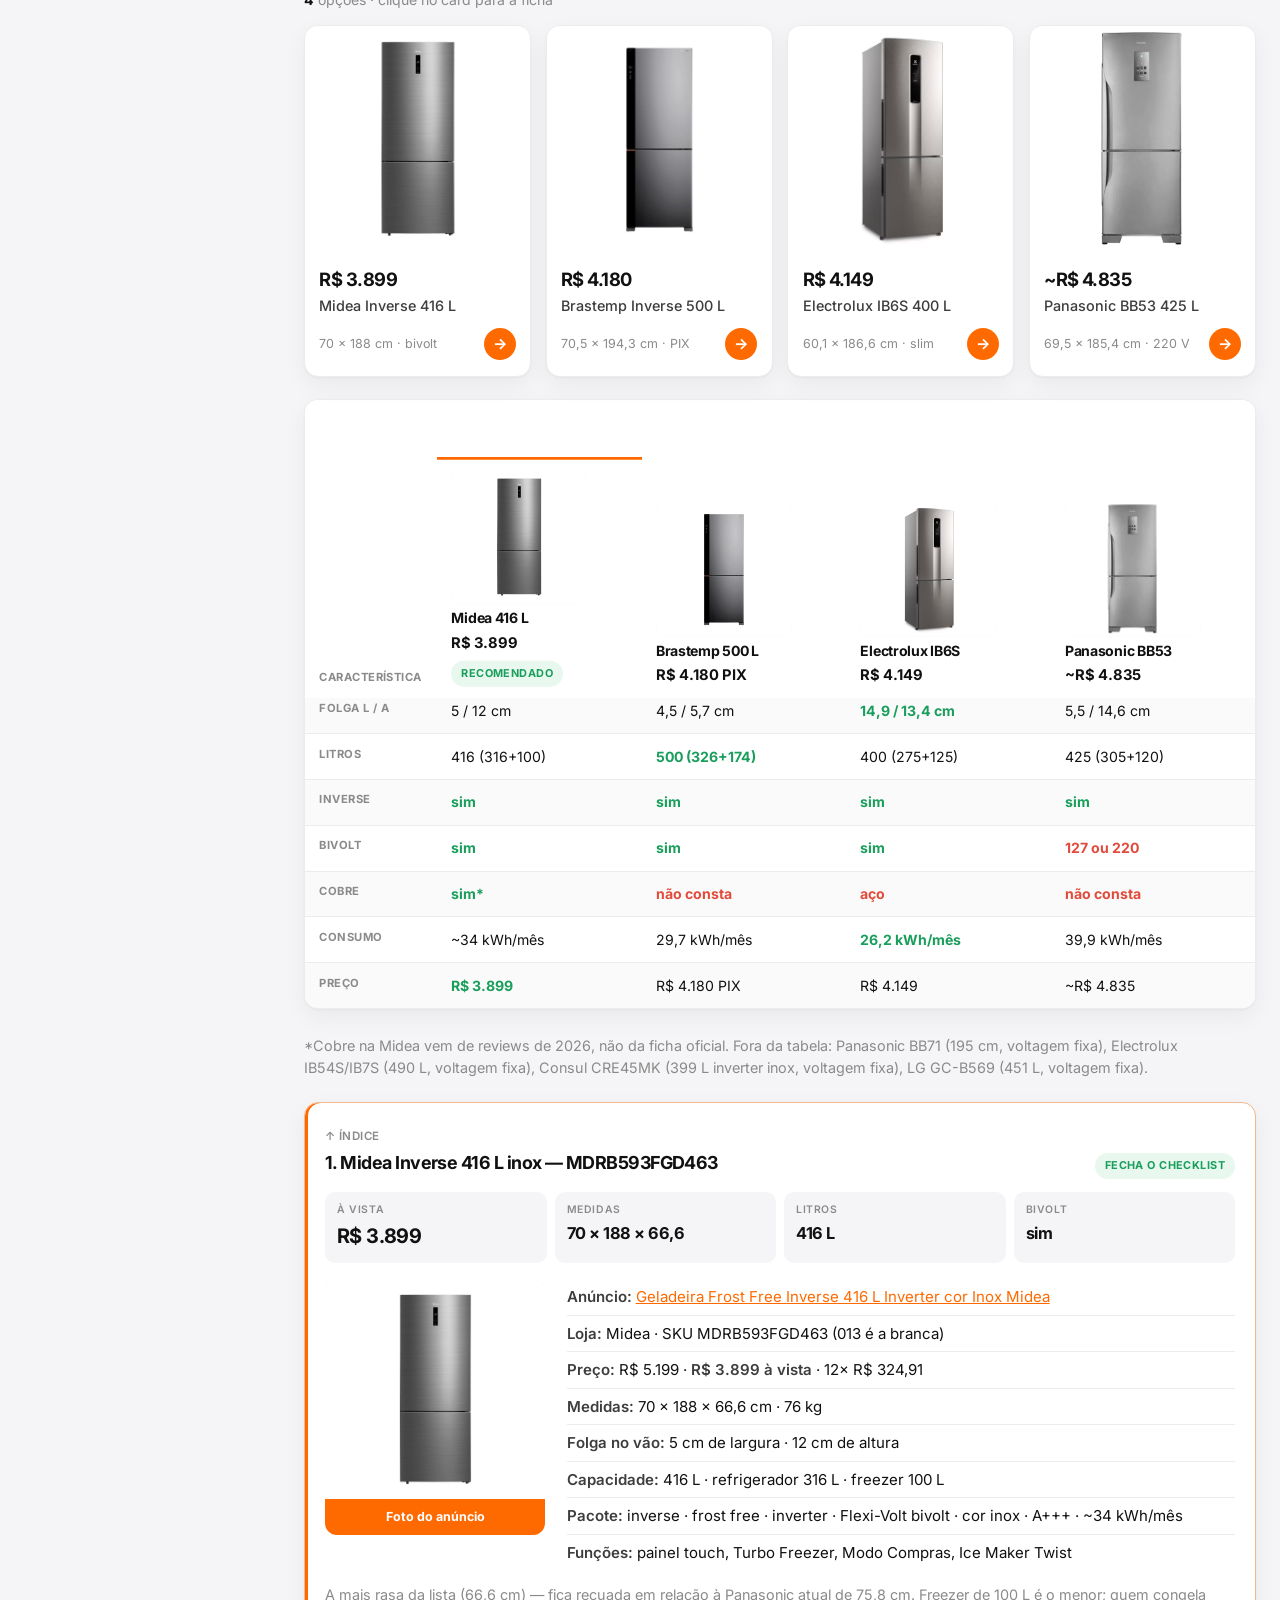
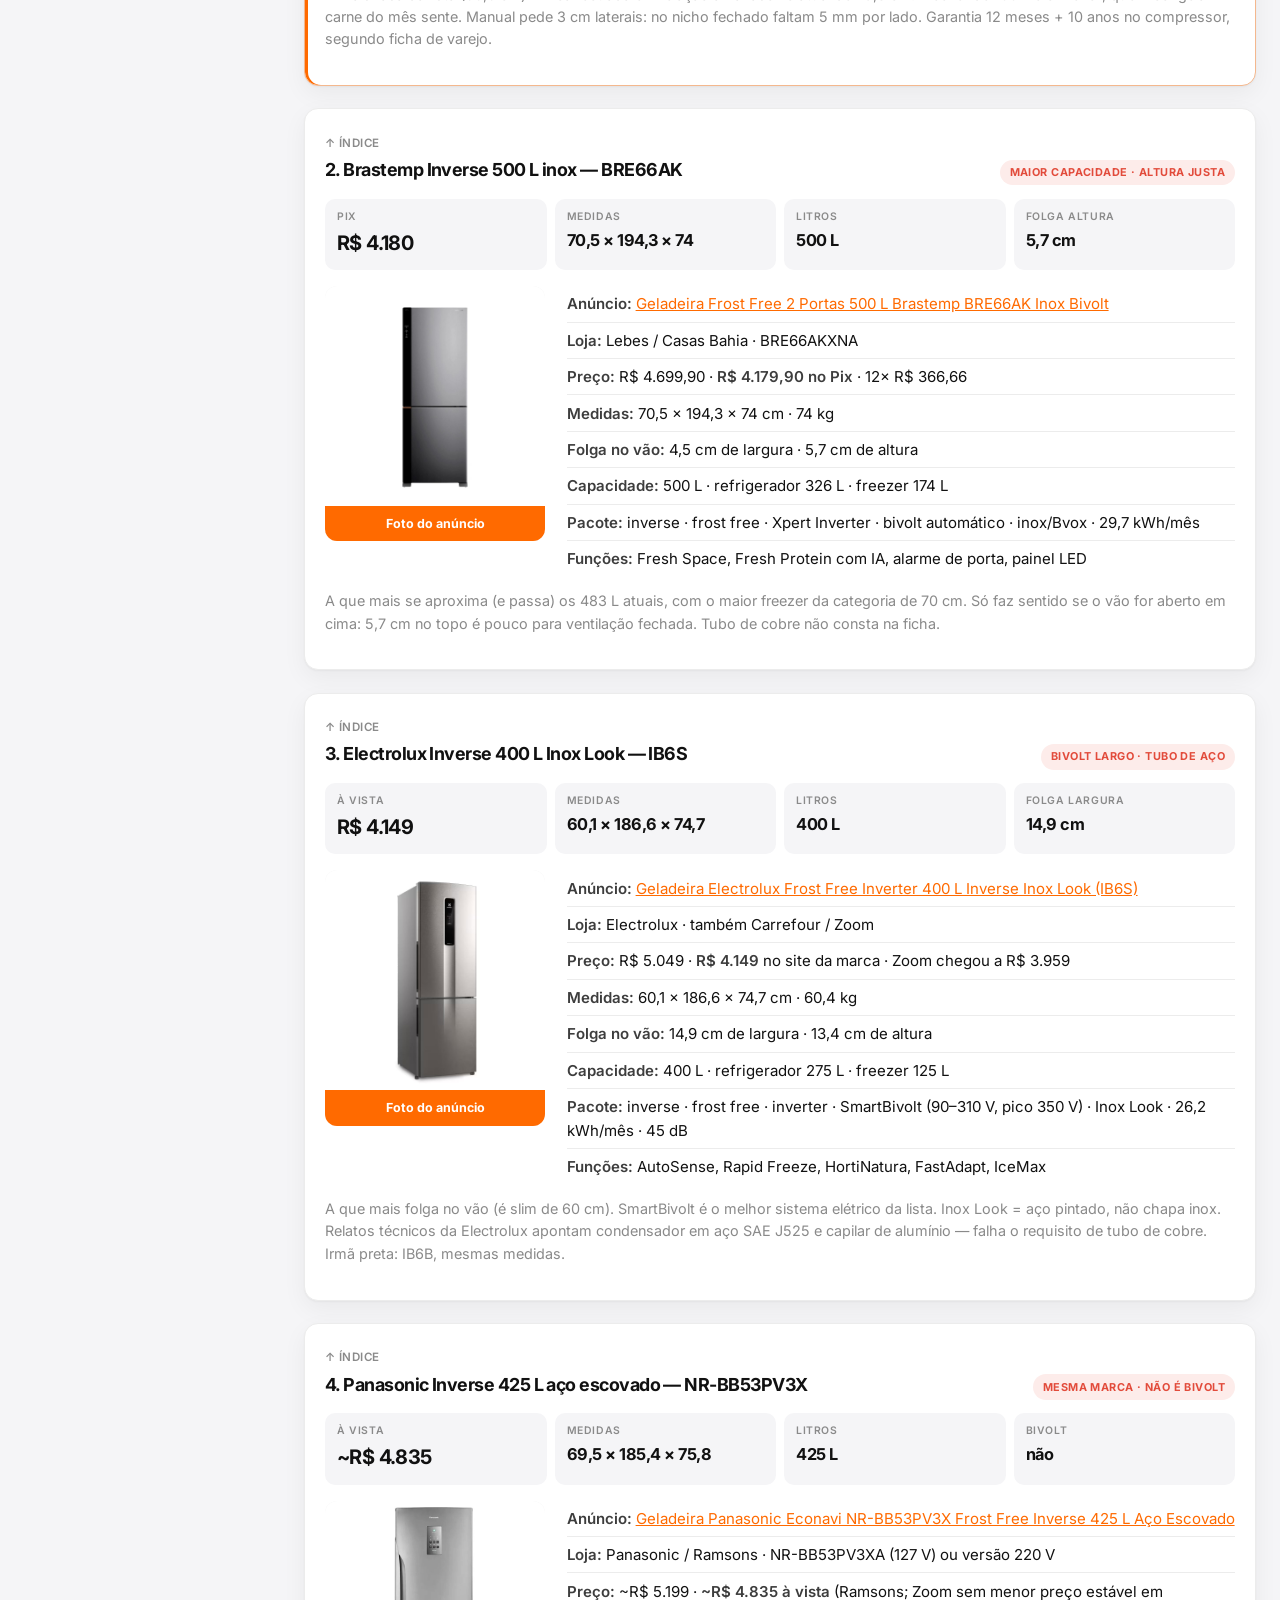
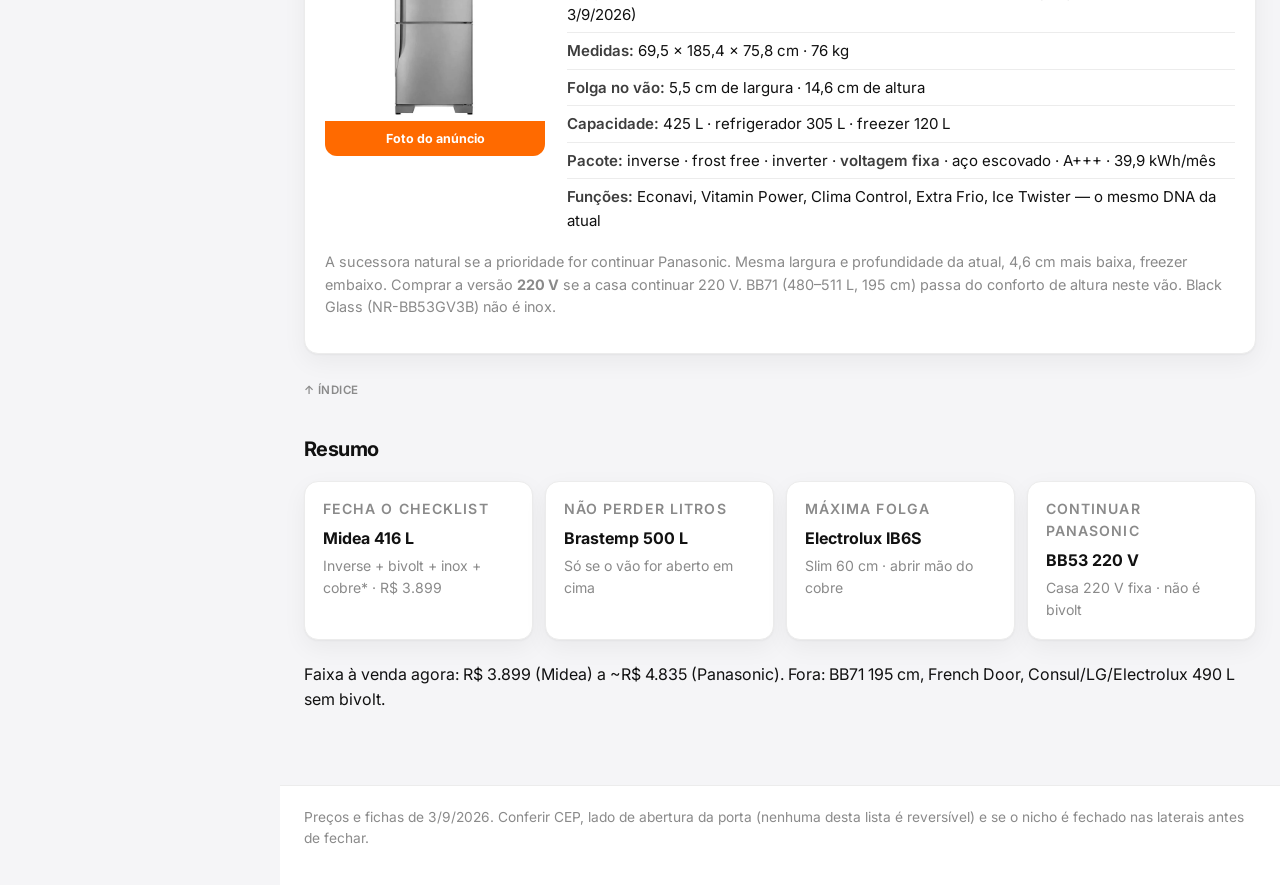
==== commit 37c431bc: "Nomear o projeto Apartamento Porto Quintana e alinhar o visual ao catálogo." ====
--- a/geladeira.html
+++ b/geladeira.html
@@ -3,17 +3,17 @@
 <head>
   <meta charset="utf-8">
   <meta name="viewport" content="width=device-width, initial-scale=1">
-  <title>Geladeira inverse — vão 0,75 × 2,00 m</title>
+  <title>Geladeira inverse — Apartamento Porto Quintana</title>
   <link rel="preconnect" href="https://fonts.googleapis.com">
   <link rel="preconnect" href="https://fonts.gstatic.com" crossorigin>
-  <link href="https://fonts.googleapis.com/css2?family=Instrument+Sans:ital,wght@0,400;0,500;0,600;0,700;1,400&family=Instrument+Serif:ital,wght@0,400;0,500;1,400&display=swap" rel="stylesheet">
+  <link href="https://fonts.googleapis.com/css2?family=Inter:ital,wght@0,400;0,500;0,600;0,700;0,800;1,400&display=swap" rel="stylesheet">
   <link rel="stylesheet" href="estilo.css">
 </head>
 <body class="has-toc">
   <div class="chrome">
     <nav class="site-bar" aria-label="Páginas">
       <div class="wrap">
-        <a class="brand" href="index.html">Novo apartamento</a>
+        <a class="brand" href="index.html"><span class="mark" aria-hidden="true"></span>Porto Quintana</a>
         <ul>
           <li><a href="quarto-casal.html">Quarto do casal</a></li>
           <li><a href="sofa.html">Sofá</a></li>
@@ -131,7 +131,7 @@
         <figcaption>Quem cabe no vão. A Brastemp é a mais justa na altura.</figcaption>
       </figure>
       <div class="compare">
-        <p class="compare-hint">Marque as pílulas para ver só os modelos que interessam. A primeira coluna fica fixa ao rolar.</p>
+        <p class="compare-hint">Desmarque as tags para filtrar. A grade e a tabela acompanham juntas.</p>
         <div class="compare-picks" role="group" aria-label="Opções visíveis no comparativo">
           <input type="checkbox" id="cmp-1" checked>
           <label for="cmp-1">1. Midea</label>
@@ -142,6 +142,61 @@
           <input type="checkbox" id="cmp-4" checked>
           <label for="cmp-4">4. Panasonic</label>
         </div>
+        <p class="toolbar"><strong>4</strong> opções · clique no card para a ficha</p>
+        <ul class="catalog">
+          <li class="c1">
+            <a href="#opcao-1">
+              <span class="catalog-photo"><img src="fotos/geladeira/midea-416.jpg" alt=""></span>
+              <span class="catalog-body">
+                <p class="catalog-price">R$ 3.899</p>
+                <h3>Midea Inverse 416 L</h3>
+                <span class="catalog-foot">
+                  <p class="catalog-meta">70 × 188 cm · bivolt</p>
+                  <span class="catalog-cta">→</span>
+                </span>
+              </span>
+            </a>
+          </li>
+          <li class="c2">
+            <a href="#opcao-2">
+              <span class="catalog-photo"><img src="fotos/geladeira/brastemp-bre66ak.jpg" alt=""></span>
+              <span class="catalog-body">
+                <p class="catalog-price">R$ 4.180</p>
+                <h3>Brastemp Inverse 500 L</h3>
+                <span class="catalog-foot">
+                  <p class="catalog-meta">70,5 × 194,3 cm · PIX</p>
+                  <span class="catalog-cta">→</span>
+                </span>
+              </span>
+            </a>
+          </li>
+          <li class="c3">
+            <a href="#opcao-3">
+              <span class="catalog-photo"><img src="fotos/geladeira/electrolux-ib6s.jpg" alt=""></span>
+              <span class="catalog-body">
+                <p class="catalog-price">R$ 4.149</p>
+                <h3>Electrolux IB6S 400 L</h3>
+                <span class="catalog-foot">
+                  <p class="catalog-meta">60,1 × 186,6 cm · slim</p>
+                  <span class="catalog-cta">→</span>
+                </span>
+              </span>
+            </a>
+          </li>
+          <li class="c4">
+            <a href="#opcao-4">
+              <span class="catalog-photo"><img src="fotos/geladeira/panasonic-bb53.jpg" alt=""></span>
+              <span class="catalog-body">
+                <p class="catalog-price">~R$ 4.835</p>
+                <h3>Panasonic BB53 425 L</h3>
+                <span class="catalog-foot">
+                  <p class="catalog-meta">69,5 × 185,4 cm · 220 V</p>
+                  <span class="catalog-cta">→</span>
+                </span>
+              </span>
+            </a>
+          </li>
+        </ul>
         <p class="compare-empty">Marque pelo menos uma opção para ver a tabela.</p>
         <div class="compare-scroll">
           <table class="compare-table">
--- a/estilo.css
+++ b/estilo.css
@@ -1,31 +1,32 @@
 :root {
-  --ink: #14161c;
-  --ink-soft: #3a3e48;
-  --muted: #6a7080;
-  --line: #e2ddd4;
-  --line-strong: #cfc8bc;
-  --paper: #f2efe8;
-  --card: #fffcf8;
-  --bar: color-mix(in srgb, var(--card) 78%, transparent);
-  --accent: #1a4d5c;
-  --accent-hover: #123843;
-  --accent-soft: #e2eef1;
-  --cedar: #c45c2a;
-  --ok: #1f7a54;
-  --ok-bg: #e8f4ed;
-  --ok-line: #8fcbaa;
-  --warn: #b45309;
-  --warn-bg: #f7ebd9;
-  --zebra: #f7f4ee;
-  --row-hover: #efebe3;
-  --toc-bg: #ebe7df;
-  --toc-w: 17.75rem;
-  --chrome-h: 3.6rem;
-  --radius: 16px;
+  --ink: #111111;
+  --ink-soft: #3d3d3d;
+  --muted: #8a8a8a;
+  --line: #ececec;
+  --line-strong: #e0e0e0;
+  --paper: #f5f5f7;
+  --card: #ffffff;
+  --bar: #ffffff;
+  --accent: #ff6a00;
+  --accent-hover: #e55e00;
+  --accent-soft: #fff1e8;
+  --cedar: #ff6a00;
+  --ok: #1a9e5c;
+  --ok-bg: #e9f8ef;
+  --ok-line: #8fd4ae;
+  --warn: #e24b3b;
+  --warn-bg: #fdecea;
+  --zebra: #fafafa;
+  --row-hover: #fff7f1;
+  --toc-bg: #ffffff;
+  --photo: #f3f3f3;
+  --toc-w: 17.5rem;
+  --chrome-h: 3.55rem;
+  --radius: 14px;
   --radius-sm: 10px;
-  --shadow: 0 1px 2px rgba(20, 22, 28, 0.04), 0 12px 32px rgba(20, 22, 28, 0.05);
-  --font-serif: "Instrument Serif", "Iowan Old Style", Palatino, Georgia, serif;
-  --font-sans: "Instrument Sans", "Segoe UI", system-ui, sans-serif;
+  --shadow: 0 1px 2px rgba(17, 17, 17, 0.04), 0 8px 24px rgba(17, 17, 17, 0.05);
+  --font-sans: Inter, "Segoe UI", system-ui, sans-serif;
+  --font-serif: Inter, "Segoe UI", system-ui, sans-serif;
   --content: 72rem;
 }
 
@@ -40,10 +41,7 @@
   margin: 0;
   font-family: var(--font-sans);
   color: var(--ink);
-  background:
-    radial-gradient(1100px 420px at 12% -8%, #dde8e6 0%, transparent 58%),
-    radial-gradient(900px 380px at 92% 0%, #f3e6da 0%, transparent 52%),
-    var(--paper);
+  background: var(--paper);
   line-height: 1.55;
   min-height: 100vh;
   -webkit-font-smoothing: antialiased;
@@ -56,9 +54,9 @@
   outline-offset: 2px;
 }
 
-.has-toc { --chrome-h: 6.2rem; }
-
-/* —— chrome / site nav —— */
+.has-toc { --chrome-h: 6.15rem; }
+
+/* —— chrome —— */
 .chrome {
   position: sticky;
   top: 0;
@@ -67,8 +65,6 @@
 
 .site-bar {
   background: var(--bar);
-  backdrop-filter: blur(16px) saturate(1.2);
-  -webkit-backdrop-filter: blur(16px) saturate(1.2);
   border-bottom: 1px solid var(--line);
 }
 
@@ -79,26 +75,42 @@
   align-items: center;
   justify-content: space-between;
   gap: 0.8rem 1.2rem;
-  padding: 0.78rem 1.5rem;
+  padding: 0.7rem 1.5rem;
   flex-wrap: wrap;
 }
 
-.site-bar .brand {
-  font-family: var(--font-serif);
-  font-size: 1.2rem;
-  font-weight: 400;
-  font-style: italic;
+.brand {
+  display: inline-flex;
+  align-items: center;
+  gap: 0.55rem;
+  font-size: 1.02rem;
+  font-weight: 700;
   color: var(--ink);
   text-decoration: none;
-  letter-spacing: -0.02em;
-}
-
-.site-bar .brand:hover { color: var(--accent); }
+  letter-spacing: -0.03em;
+}
+
+.brand:hover { color: var(--ink); }
+
+.brand .mark {
+  width: 1.7rem;
+  height: 1.7rem;
+  border-radius: 8px;
+  background: var(--accent);
+  color: #fff;
+  display: grid;
+  place-items: center;
+  font-size: 0.82rem;
+  font-weight: 800;
+  letter-spacing: 0;
+}
+
+.brand .mark::before { content: "P"; }
 
 .site-bar ul {
   display: flex;
   flex-wrap: wrap;
-  gap: 0.2rem;
+  gap: 0.15rem;
   list-style: none;
   margin: 0;
   padding: 0;
@@ -107,26 +119,26 @@
 
 .site-bar li a {
   display: inline-block;
-  color: var(--muted);
+  color: var(--ink-soft);
   text-decoration: none;
-  font-size: 0.88rem;
+  font-size: 0.9rem;
   font-weight: 500;
-  padding: 0.4rem 0.85rem;
+  padding: 0.42rem 0.9rem;
   border-radius: 999px;
 }
 
 .site-bar li a:hover {
-  color: var(--ink);
-  background: color-mix(in srgb, var(--paper) 80%, white);
-}
-
-.site-bar li a.here {
   color: var(--accent);
   background: var(--accent-soft);
 }
 
+.site-bar li a.here {
+  color: #fff;
+  background: var(--accent);
+}
+
 .nav-bar {
-  background: color-mix(in srgb, var(--card) 88%, transparent);
+  background: var(--card);
   border-bottom: 1px solid var(--line);
   font-size: 0.84rem;
 }
@@ -135,8 +147,8 @@
   max-width: none;
   margin: 0;
   display: flex;
-  gap: 0.15rem;
-  padding: 0.38rem 1rem 0.42rem;
+  gap: 0.1rem;
+  padding: 0.35rem 1rem 0.4rem;
   overflow-x: auto;
   -webkit-overflow-scrolling: touch;
 }
@@ -145,8 +157,8 @@
   color: var(--ink-soft);
   text-decoration: none;
   white-space: nowrap;
-  padding: 0.35rem 0.7rem;
-  border-radius: 999px;
+  padding: 0.38rem 0.75rem;
+  border-radius: 8px;
 }
 
 .nav-bar a:hover {
@@ -156,7 +168,7 @@
 
 /* —— page header —— */
 header {
-  padding: 2.6rem 1.5rem 0.35rem;
+  padding: 1.6rem 1.5rem 0.2rem;
 }
 
 header .wrap,
@@ -170,47 +182,40 @@
   font-size: 0.72rem;
   font-weight: 600;
   text-transform: uppercase;
-  letter-spacing: 0.12em;
-  color: var(--cedar);
-  margin: 0 0 0.55rem;
+  letter-spacing: 0.08em;
+  color: var(--accent);
+  margin: 0 0 0.4rem;
 }
 
 header h1 {
-  margin: 0 0 0.55rem;
-  font-family: var(--font-serif);
-  font-size: clamp(2rem, 4.4vw, 3.15rem);
-  font-weight: 400;
-  letter-spacing: -0.03em;
-  line-height: 1.12;
+  margin: 0 0 0.4rem;
+  font-size: clamp(1.55rem, 2.8vw, 2rem);
+  font-weight: 700;
+  letter-spacing: -0.035em;
+  line-height: 1.15;
 }
 
 header p {
   margin: 0;
-  max-width: 38rem;
-  color: var(--muted);
-  font-size: 1.08rem;
-  line-height: 1.5;
+  max-width: 40rem;
+  color: var(--muted);
+  font-size: 0.95rem;
 }
 
 /* —— content —— */
-main { padding: 1.15rem 1.5rem 4rem; }
-
-h2, h3 { font-weight: 600; }
+main { padding: 1rem 1.5rem 3.6rem; }
+
+h2, h3 { font-weight: 700; letter-spacing: -0.03em; }
 
 h2 {
-  font-family: var(--font-serif);
-  font-size: clamp(1.45rem, 2.4vw, 1.85rem);
-  font-weight: 400;
-  letter-spacing: -0.02em;
-  margin: 2.4rem 0 0.95rem;
+  font-size: 1.25rem;
+  margin: 1.8rem 0 0.9rem;
 }
 
 h3 {
-  font-family: var(--font-sans);
-  font-size: 1.08rem;
-  margin: 0 0 0.55rem;
+  font-size: 1.02rem;
+  margin: 0 0 0.5rem;
   line-height: 1.35;
-  letter-spacing: -0.015em;
 }
 
 section { scroll-margin-top: calc(var(--chrome-h) + 0.55rem); }
@@ -219,31 +224,31 @@
 .facts {
   display: grid;
   grid-template-columns: repeat(auto-fill, minmax(168px, 1fr));
-  gap: 0.65rem;
-  margin: 1.1rem 0 1.6rem;
+  gap: 0.7rem;
+  margin: 1rem 0 1.4rem;
 }
 
 .facts div {
   background: var(--card);
   border: 1px solid var(--line);
-  border-radius: var(--radius-sm);
-  padding: 0.95rem 1.05rem 1rem;
+  border-radius: var(--radius);
+  padding: 0.9rem 1rem;
+  box-shadow: var(--shadow);
 }
 
 .facts dt {
   font-size: 0.68rem;
   font-weight: 600;
   text-transform: uppercase;
-  letter-spacing: 0.08em;
+  letter-spacing: 0.06em;
   color: var(--muted);
 }
 
 .facts dd {
-  margin: 0.35rem 0 0;
-  font-size: 1.08rem;
-  font-weight: 500;
-  letter-spacing: -0.02em;
-  color: var(--ink);
+  margin: 0.3rem 0 0;
+  font-size: 1.05rem;
+  font-weight: 700;
+  letter-spacing: -0.03em;
 }
 
 .facts dd small {
@@ -251,28 +256,28 @@
   font-size: 0.78rem;
   font-weight: 400;
   color: var(--muted);
-  margin-top: 0.15rem;
+  margin-top: 0.12rem;
 }
 
 .note, .rec, .premissas {
-  font-size: 0.95rem;
-  padding: 1.05rem 1.15rem 1.1rem;
+  font-size: 0.94rem;
+  padding: 1rem 1.1rem;
   border-radius: var(--radius);
   margin: 1rem 0;
   background: var(--card);
   border: 1px solid var(--line);
-}
-
-.note { border-left: 3px solid var(--cedar); }
+  box-shadow: var(--shadow);
+}
+
+.note { border-left: 3px solid var(--accent); }
 
 .rec {
   border-left: 3px solid var(--ok);
   background: var(--ok-bg);
-}
-
-.premissas {
-  border-left: 3px solid var(--accent);
-}
+  box-shadow: none;
+}
+
+.premissas { border-left: 3px solid var(--ink); }
 
 .premissas ul { margin: 0.45rem 0 0; padding-left: 1.15rem; }
 
@@ -283,7 +288,6 @@
   border-radius: 4px;
 }
 
-/* —— generic tables (resumo etc.) —— */
 table {
   width: 100%;
   border-collapse: collapse;
@@ -303,12 +307,12 @@
 }
 
 th {
-  background: var(--accent-soft);
-  color: var(--ink-soft);
+  background: var(--paper);
+  color: var(--muted);
   font-size: 0.7rem;
-  font-weight: 600;
+  font-weight: 700;
   text-transform: uppercase;
-  letter-spacing: 0.06em;
+  letter-spacing: 0.05em;
 }
 
 tbody tr:nth-child(even) { background: var(--zebra); }
@@ -320,44 +324,38 @@
   height: 52px;
   object-fit: contain;
   display: block;
-  background: #fff;
-  border: 1px solid var(--line);
+  background: var(--photo);
   border-radius: 8px;
 }
 
-.yes { color: var(--ok); font-weight: 600; }
-.no { color: var(--warn); font-weight: 600; }
-
-/* —— comparativo dinâmico (CSS :has, sem JS) —— */
-.compare {
-  margin: 0.4rem 0 1.8rem;
-}
+.yes { color: var(--ok); font-weight: 700; }
+.no { color: var(--warn); font-weight: 700; }
+
+/* —— comparativo —— */
+.compare { margin: 0.2rem 0 1.6rem; }
 
 .compare-hint {
+  margin: 0 0 0.75rem;
+  color: var(--muted);
+  font-size: 0.88rem;
+}
+
+.toolbar {
   margin: 0 0 0.85rem;
-  color: var(--muted);
-  font-size: 0.92rem;
-}
+  font-size: 0.88rem;
+  color: var(--muted);
+}
+
+.toolbar strong { color: var(--ink); }
 
 .compare-picks {
   display: flex;
   flex-wrap: wrap;
   gap: 0.4rem;
-  margin: 0 0 1rem;
-}
-
-.compare-picks input[type="checkbox"] {
-  position: absolute;
-  width: 1px;
-  height: 1px;
-  padding: 0;
-  margin: -1px;
-  overflow: hidden;
-  clip: rect(0, 0, 0, 0);
-  white-space: nowrap;
-  border: 0;
-}
-
+  margin: 0 0 1.1rem;
+}
+
+.compare-picks input[type="checkbox"],
 .visually-hidden {
   position: absolute;
   width: 1px;
@@ -373,27 +371,17 @@
 .compare-picks label {
   display: inline-flex;
   align-items: center;
-  gap: 0.4rem;
+  gap: 0.35rem;
   cursor: pointer;
   user-select: none;
-  font-size: 0.84rem;
+  font-size: 0.82rem;
   font-weight: 500;
-  color: var(--muted);
+  color: var(--ink-soft);
   background: var(--card);
   border: 1px solid var(--line);
   border-radius: 999px;
-  padding: 0.42rem 0.85rem 0.42rem 0.7rem;
-  transition: background 0.15s ease, color 0.15s ease, border-color 0.15s ease;
-}
-
-.compare-picks label::before {
-  content: "";
-  width: 0.55rem;
-  height: 0.55rem;
-  border-radius: 50%;
-  border: 1.5px solid var(--line-strong);
-  background: transparent;
-  flex-shrink: 0;
+  padding: 0.4rem 0.8rem;
+  box-shadow: var(--shadow);
 }
 
 .compare-picks label:hover {
@@ -403,15 +391,9 @@
 
 .compare-picks input:checked + label {
   background: var(--accent-soft);
-  border-color: color-mix(in srgb, var(--accent) 45%, var(--line));
+  border-color: var(--accent);
   color: var(--accent);
   font-weight: 600;
-}
-
-.compare-picks input:checked + label::before {
-  border-color: var(--accent);
-  background: var(--accent);
-  box-shadow: inset 0 0 0 2px var(--accent-soft);
 }
 
 .compare-picks input:focus-visible + label {
@@ -421,7 +403,7 @@
 
 .compare-empty {
   display: none;
-  margin: 0;
+  margin: 0 0 1rem;
   padding: 1.1rem 1.2rem;
   background: var(--card);
   border: 1px dashed var(--line-strong);
@@ -430,7 +412,8 @@
 }
 
 .compare:not(:has(.compare-picks input:checked)) .compare-empty { display: block; }
-.compare:not(:has(.compare-picks input:checked)) .compare-scroll { display: none; }
+.compare:not(:has(.compare-picks input:checked)) .compare-scroll,
+.compare:not(:has(.compare-picks input:checked)) .catalog { display: none; }
 
 .compare:has(#cmp-1:not(:checked)) .c1,
 .compare:has(#cmp-2:not(:checked)) .c2,
@@ -441,12 +424,110 @@
   display: none;
 }
 
+/* grade de produtos */
+.catalog {
+  display: grid;
+  grid-template-columns: repeat(auto-fill, minmax(210px, 1fr));
+  gap: 0.9rem;
+  list-style: none;
+  margin: 0 0 1.4rem;
+  padding: 0;
+}
+
+.catalog a {
+  display: flex;
+  flex-direction: column;
+  height: 100%;
+  background: var(--card);
+  border: 1px solid var(--line);
+  border-radius: var(--radius);
+  text-decoration: none;
+  color: inherit;
+  overflow: hidden;
+  box-shadow: var(--shadow);
+  transition: transform 0.15s ease, box-shadow 0.15s ease;
+}
+
+.catalog a:hover {
+  transform: translateY(-2px);
+  box-shadow: 0 10px 28px rgba(17, 17, 17, 0.08);
+  color: inherit;
+}
+
+.catalog-photo {
+  display: block;
+  background: var(--photo);
+  aspect-ratio: 1;
+}
+
+.catalog-photo img {
+  width: 100%;
+  height: 100%;
+  object-fit: contain;
+  display: block;
+}
+
+.catalog-body {
+  display: flex;
+  flex-direction: column;
+  gap: 0.2rem;
+  padding: 0.85rem 0.9rem 1rem;
+  flex: 1;
+}
+
+.catalog-price {
+  margin: 0;
+  font-size: 1.15rem;
+  font-weight: 700;
+  letter-spacing: -0.03em;
+  color: var(--ink);
+}
+
+.catalog-body h3 {
+  margin: 0;
+  font-size: 0.9rem;
+  font-weight: 500;
+  color: var(--ink-soft);
+  letter-spacing: 0;
+  line-height: 1.35;
+}
+
+.catalog-foot {
+  display: flex;
+  align-items: center;
+  justify-content: space-between;
+  gap: 0.5rem;
+  margin-top: 0.55rem;
+}
+
+.catalog-meta {
+  margin: 0;
+  font-size: 0.78rem;
+  color: var(--muted);
+}
+
+.catalog-cta {
+  flex-shrink: 0;
+  width: 2rem;
+  height: 2rem;
+  border-radius: 50%;
+  background: var(--accent);
+  color: #fff;
+  display: grid;
+  place-items: center;
+  font-size: 0.95rem;
+  font-weight: 700;
+}
+
+.catalog a:hover .catalog-cta { background: var(--accent-hover); }
+
 .compare-scroll {
   overflow-x: auto;
   -webkit-overflow-scrolling: touch;
   border: 1px solid var(--line);
   border-radius: var(--radius);
   background: var(--card);
+  box-shadow: var(--shadow);
 }
 
 .compare-table {
@@ -473,8 +554,8 @@
   position: sticky;
   left: 0;
   z-index: 2;
-  font-size: 0.72rem;
-  font-weight: 600;
+  font-size: 0.7rem;
+  font-weight: 700;
   letter-spacing: 0.04em;
   text-transform: uppercase;
   color: var(--muted);
@@ -517,14 +598,14 @@
 }
 
 .compare-table thead .best-col {
-  box-shadow: inset 0 3px 0 var(--ok);
+  box-shadow: inset 0 3px 0 var(--accent);
 }
 
 .compare-product {
   display: flex;
   flex-direction: column;
   align-items: flex-start;
-  gap: 0.35rem;
+  gap: 0.3rem;
   text-decoration: none;
   color: inherit;
   min-width: 8.5rem;
@@ -537,21 +618,20 @@
   max-width: 8.5rem;
   aspect-ratio: 1;
   object-fit: contain;
-  background: #fff;
-  border: 1px solid var(--line);
+  background: var(--photo);
   border-radius: 10px;
 }
 
 .compare-name {
-  font-weight: 600;
+  font-weight: 700;
   letter-spacing: -0.02em;
   line-height: 1.25;
 }
 
 .compare-price {
-  font-size: 0.8rem;
-  color: var(--cedar);
-  font-weight: 600;
+  font-size: 0.92rem;
+  color: var(--ink);
+  font-weight: 700;
 }
 
 .compare-product .badge { margin-top: 0.1rem; }
@@ -561,13 +641,14 @@
   background: var(--card);
   border: 1px solid var(--line);
   border-radius: var(--radius);
-  margin: 1.6rem 0;
-  padding: 1.3rem 1.35rem 1.45rem;
+  margin: 1.4rem 0;
+  padding: 1.2rem 1.25rem 1.35rem;
+  box-shadow: var(--shadow);
 }
 
 .option.best {
-  border-color: color-mix(in srgb, var(--ok) 45%, var(--line));
-  box-shadow: inset 3px 0 0 var(--ok);
+  border-color: color-mix(in srgb, var(--accent) 40%, var(--line));
+  box-shadow: inset 3px 0 0 var(--accent), var(--shadow);
 }
 
 .option-head {
@@ -581,14 +662,14 @@
 
 .option-head h3 {
   margin: 0;
-  font-size: 1.18rem;
+  font-size: 1.12rem;
 }
 
 .badge {
   font-size: 0.68rem;
-  font-weight: 600;
+  font-weight: 700;
   text-transform: uppercase;
-  letter-spacing: 0.05em;
+  letter-spacing: 0.04em;
   padding: 0.28rem 0.62rem;
   border-radius: 999px;
   background: var(--warn-bg);
@@ -615,21 +696,25 @@
   padding: 0.62rem 0.75rem 0.7rem;
 }
 
+.option-stats li:first-child strong {
+  font-size: 1.25rem;
+}
+
 .option-stats span {
   display: block;
   font-size: 0.65rem;
   font-weight: 600;
   text-transform: uppercase;
-  letter-spacing: 0.07em;
+  letter-spacing: 0.06em;
   color: var(--muted);
 }
 
 .option-stats strong {
   display: block;
-  margin-top: 0.2rem;
+  margin-top: 0.18rem;
   font-size: 1.02rem;
-  font-weight: 600;
-  letter-spacing: -0.02em;
+  font-weight: 700;
+  letter-spacing: -0.03em;
 }
 
 .option-body {
@@ -642,8 +727,7 @@
 
 a.thumb {
   display: block;
-  border: 1px solid var(--line);
-  background: #fff;
+  background: var(--photo);
   text-decoration: none;
   color: var(--muted);
   border-radius: 12px;
@@ -655,18 +739,22 @@
   aspect-ratio: 1;
   object-fit: contain;
   display: block;
-  background: #fff;
 }
 
 a.thumb span {
   display: block;
-  font-size: 0.74rem;
-  padding: 0.42rem 0.6rem;
-  border-top: 1px solid var(--line);
-  background: var(--paper);
-}
-
-a.thumb:hover span { color: var(--accent); }
+  font-size: 0.78rem;
+  font-weight: 700;
+  padding: 0.5rem 0.6rem;
+  text-align: center;
+  background: var(--accent);
+  color: #fff;
+}
+
+a.thumb:hover span {
+  background: var(--accent-hover);
+  color: #fff;
+}
 
 .specs {
   font-size: 0.94rem;
@@ -684,7 +772,7 @@
 .specs strong { font-weight: 600; color: var(--ink-soft); }
 
 .layout-note {
-  font-size: 0.92rem;
+  font-size: 0.9rem;
   color: var(--muted);
   margin: 0.4rem 0 0.8rem;
 }
@@ -696,7 +784,7 @@
   max-width: 720px;
   height: auto;
   display: block;
-  background: #fff;
+  background: var(--card);
   border: 1px solid var(--line);
   border-radius: 12px;
 }
@@ -710,7 +798,7 @@
 
 .gallery {
   display: grid;
-  grid-template-columns: repeat(auto-fill, minmax(260px, 1fr));
+  grid-template-columns: repeat(auto-fill, minmax(240px, 1fr));
   gap: 0.85rem;
   margin: 1rem 0 1.6rem;
 }
@@ -724,9 +812,10 @@
   text-decoration: none;
   color: inherit;
   font-size: 0.84rem;
-}
-
-.gallery img { width: 100%; height: auto; display: block; }
+  box-shadow: var(--shadow);
+}
+
+.gallery img { width: 100%; height: auto; display: block; background: var(--photo); }
 .gallery span { display: block; padding: 0.6rem 0.75rem; color: var(--ink-soft); }
 
 .pair {
@@ -739,7 +828,6 @@
 .pair figure { margin: 0; }
 .pair img { max-width: none; }
 
-/* —— resumo em cartões de decisão —— */
 .decisions {
   display: grid;
   grid-template-columns: repeat(auto-fit, minmax(220px, 1fr));
@@ -754,16 +842,16 @@
   border: 1px solid var(--line);
   border-radius: var(--radius);
   padding: 1rem 1.1rem 1.1rem;
-}
-
-.decisions .kicker { margin-bottom: 0.4rem; }
+  box-shadow: var(--shadow);
+}
+
+.decisions .kicker { margin-bottom: 0.35rem; }
 
 .decisions a {
   display: block;
-  font-weight: 600;
+  font-weight: 700;
   text-decoration: none;
   color: var(--ink);
-  letter-spacing: -0.02em;
   margin-bottom: 0.3rem;
 }
 
@@ -777,8 +865,9 @@
 
 footer {
   border-top: 1px solid var(--line);
-  padding: 1.4rem 1.5rem 2.4rem;
-  font-size: 0.88rem;
+  background: var(--card);
+  padding: 1.3rem 1.5rem 2.2rem;
+  font-size: 0.86rem;
   color: var(--muted);
 }
 
@@ -790,66 +879,72 @@
   z-index: 15;
   width: min(20rem, 92vw);
   margin: 0;
-  padding: 4.1rem 1.2rem 1.8rem;
+  padding: 4.15rem 1.15rem 1.8rem;
   overflow-y: auto;
   background: var(--toc-bg);
   border-right: 1px solid var(--line);
 }
 
 .toc h2 {
-  margin: 0 0 0.9rem;
-  font-family: var(--font-sans);
-  font-size: 0.68rem;
+  margin: 0 0 0.95rem;
+  font-size: 0.72rem;
   font-weight: 700;
   text-transform: uppercase;
-  letter-spacing: 0.12em;
+  letter-spacing: 0.08em;
   color: var(--muted);
 }
 
 .toc ol {
   margin: 0;
-  padding-left: 1.15rem;
+  padding-left: 0;
+  list-style: none;
   font-size: 0.9rem;
 }
 
-.toc > ol > li { margin: 0.42rem 0; }
+.toc > ol > li { margin: 0.15rem 0 0.7rem; }
 .toc ol ol {
-  margin: 0.3rem 0 0.45rem;
-  padding-left: 1.1rem;
+  margin: 0.35rem 0 0;
+  padding-left: 0;
 }
 
 .toc a {
+  display: block;
   color: var(--ink-soft);
   text-decoration: none;
-}
-
-.toc a:hover { color: var(--accent); }
+  padding: 0.28rem 0.45rem;
+  border-radius: 8px;
+}
+
+.toc a:hover {
+  color: var(--accent);
+  background: var(--accent-soft);
+}
 
 .toc .meta {
-  color: var(--muted);
-  font-size: 0.78rem;
-  margin-left: 0.3rem;
+  display: block;
+  color: var(--muted);
+  font-size: 0.76rem;
+  margin: 0.05rem 0 0 0.45rem;
 }
 
 .back {
   display: inline-block;
   font-size: 0.72rem;
   font-weight: 600;
-  letter-spacing: 0.06em;
+  letter-spacing: 0.04em;
   text-transform: uppercase;
   color: var(--muted);
   text-decoration: none;
-  margin: 0 0 0.4rem;
+  margin: 0 0 0.35rem;
 }
 
 .back:hover { color: var(--accent); }
 
 /* —— landing —— */
 .intro {
-  font-size: 1.05rem;
-  color: var(--muted);
-  margin: 0 0 1.8rem;
-  max-width: 40rem;
+  font-size: 0.95rem;
+  color: var(--muted);
+  margin: 0 0 1.25rem;
 }
 
 .cards {
@@ -859,14 +954,11 @@
   list-style: none;
   margin: 0;
   padding: 0;
-  counter-reset: card;
 }
 
 @media (min-width: 840px) {
   .cards { grid-template-columns: repeat(3, minmax(0, 1fr)); }
 }
-
-.cards li { counter-increment: card; }
 
 .cards a {
   display: flex;
@@ -874,49 +966,75 @@
   background: var(--card);
   border: 1px solid var(--line);
   border-radius: var(--radius);
-  padding: 1.45rem 1.45rem 1.4rem;
   text-decoration: none;
   color: inherit;
   height: 100%;
-  transition: transform 0.16s ease, border-color 0.16s ease, box-shadow 0.16s ease;
-}
-
-.cards a::before {
-  content: counter(card, decimal-leading-zero);
-  font-size: 0.7rem;
-  font-weight: 700;
-  letter-spacing: 0.1em;
-  color: var(--accent);
-  margin-bottom: 0.85rem;
+  overflow: hidden;
+  box-shadow: var(--shadow);
+  transition: transform 0.16s ease, box-shadow 0.16s ease;
 }
 
 .cards a:hover {
-  border-color: var(--accent);
   transform: translateY(-3px);
-  box-shadow: var(--shadow);
+  box-shadow: 0 12px 32px rgba(17, 17, 17, 0.08);
+  color: inherit;
+}
+
+.card-photo {
+  display: block;
+  background: var(--photo);
+  aspect-ratio: 1.12;
+}
+
+.card-photo img {
+  width: 100%;
+  height: 100%;
+  object-fit: contain;
+  display: block;
+}
+
+.card-body {
+  display: flex;
+  flex-direction: column;
+  padding: 0.95rem 1.05rem 1.1rem;
+  flex: 1;
+}
+
+.card-body .kicker { margin-bottom: 0.25rem; color: var(--accent); }
+
+.card-body .catalog-price {
+  margin: 0 0 0.25rem;
+  color: var(--ink);
 }
 
 .cards h2 {
-  margin: 0 0 0.5rem;
-  font-size: 1.55rem;
+  margin: 0 0 0.35rem;
+  font-size: 1.15rem;
 }
 
 .cards p {
   margin: 0;
-  font-size: 0.94rem;
+  font-size: 0.9rem;
   color: var(--muted);
   flex: 1;
 }
 
 .go {
-  display: inline-block;
-  margin-top: 1.15rem;
+  display: block;
+  margin-top: 0.95rem;
   font-size: 0.88rem;
-  font-weight: 600;
-  color: var(--accent);
-}
-
-.cards a:hover .go { color: var(--accent-hover); }
+  font-weight: 700;
+  color: #fff;
+  background: var(--accent);
+  text-align: center;
+  border-radius: 999px;
+  padding: 0.55rem 1rem;
+}
+
+.cards a:hover .go {
+  background: var(--accent-hover);
+  color: #fff;
+}
 
 body:not(.has-toc) {
   display: flex;
@@ -926,11 +1044,11 @@
 body:not(.has-toc) main { flex: 1; }
 
 body:not(.has-toc) header {
-  padding: 4rem 1.5rem 0.5rem;
+  padding: 2.2rem 1.5rem 0.3rem;
 }
 
 body:not(.has-toc) header h1 {
-  font-size: clamp(2.35rem, 6vw, 3.6rem);
+  font-size: clamp(1.8rem, 4vw, 2.4rem);
 }
 
 @media (max-width: 720px) {
@@ -940,11 +1058,11 @@
 @media (max-width: 640px) {
   table { display: block; overflow-x: auto; }
   .compare-table { display: table; }
-  header h1 { font-size: 1.75rem; }
+  header h1 { font-size: 1.45rem; }
   .option-body { grid-template-columns: 1fr; }
   a.thumb { max-width: 260px; }
   .site-bar .wrap {
-    padding: 0.65rem 1rem;
+    padding: 0.6rem 1rem;
     flex-direction: column;
     align-items: flex-start;
     gap: 0.4rem;
@@ -961,12 +1079,12 @@
 }
 
 @media (min-width: 960px) {
-  .has-toc { --chrome-h: 3.75rem; }
+  .has-toc { --chrome-h: 3.55rem; }
   .nav-bar { display: none; }
   .toc {
     top: 0;
     width: var(--toc-w);
-    padding-top: 4.2rem;
+    padding-top: 4.15rem;
   }
   .has-toc header,
   .has-toc main,
@@ -986,7 +1104,7 @@
     padding-right: 1.5rem;
   }
   .has-toc .site-bar .brand {
-    padding-left: 1.25rem;
+    padding-left: 1.15rem;
   }
   .has-toc .site-bar ul {
     justify-content: flex-start;
@@ -996,6 +1114,8 @@
 @media (prefers-reduced-motion: reduce) {
   html { scroll-behavior: auto; }
   .cards a,
+  .catalog a,
   .compare-picks label { transition: none; }
-  .cards a:hover { transform: none; }
-}
+  .cards a:hover,
+  .catalog a:hover { transform: none; }
+}
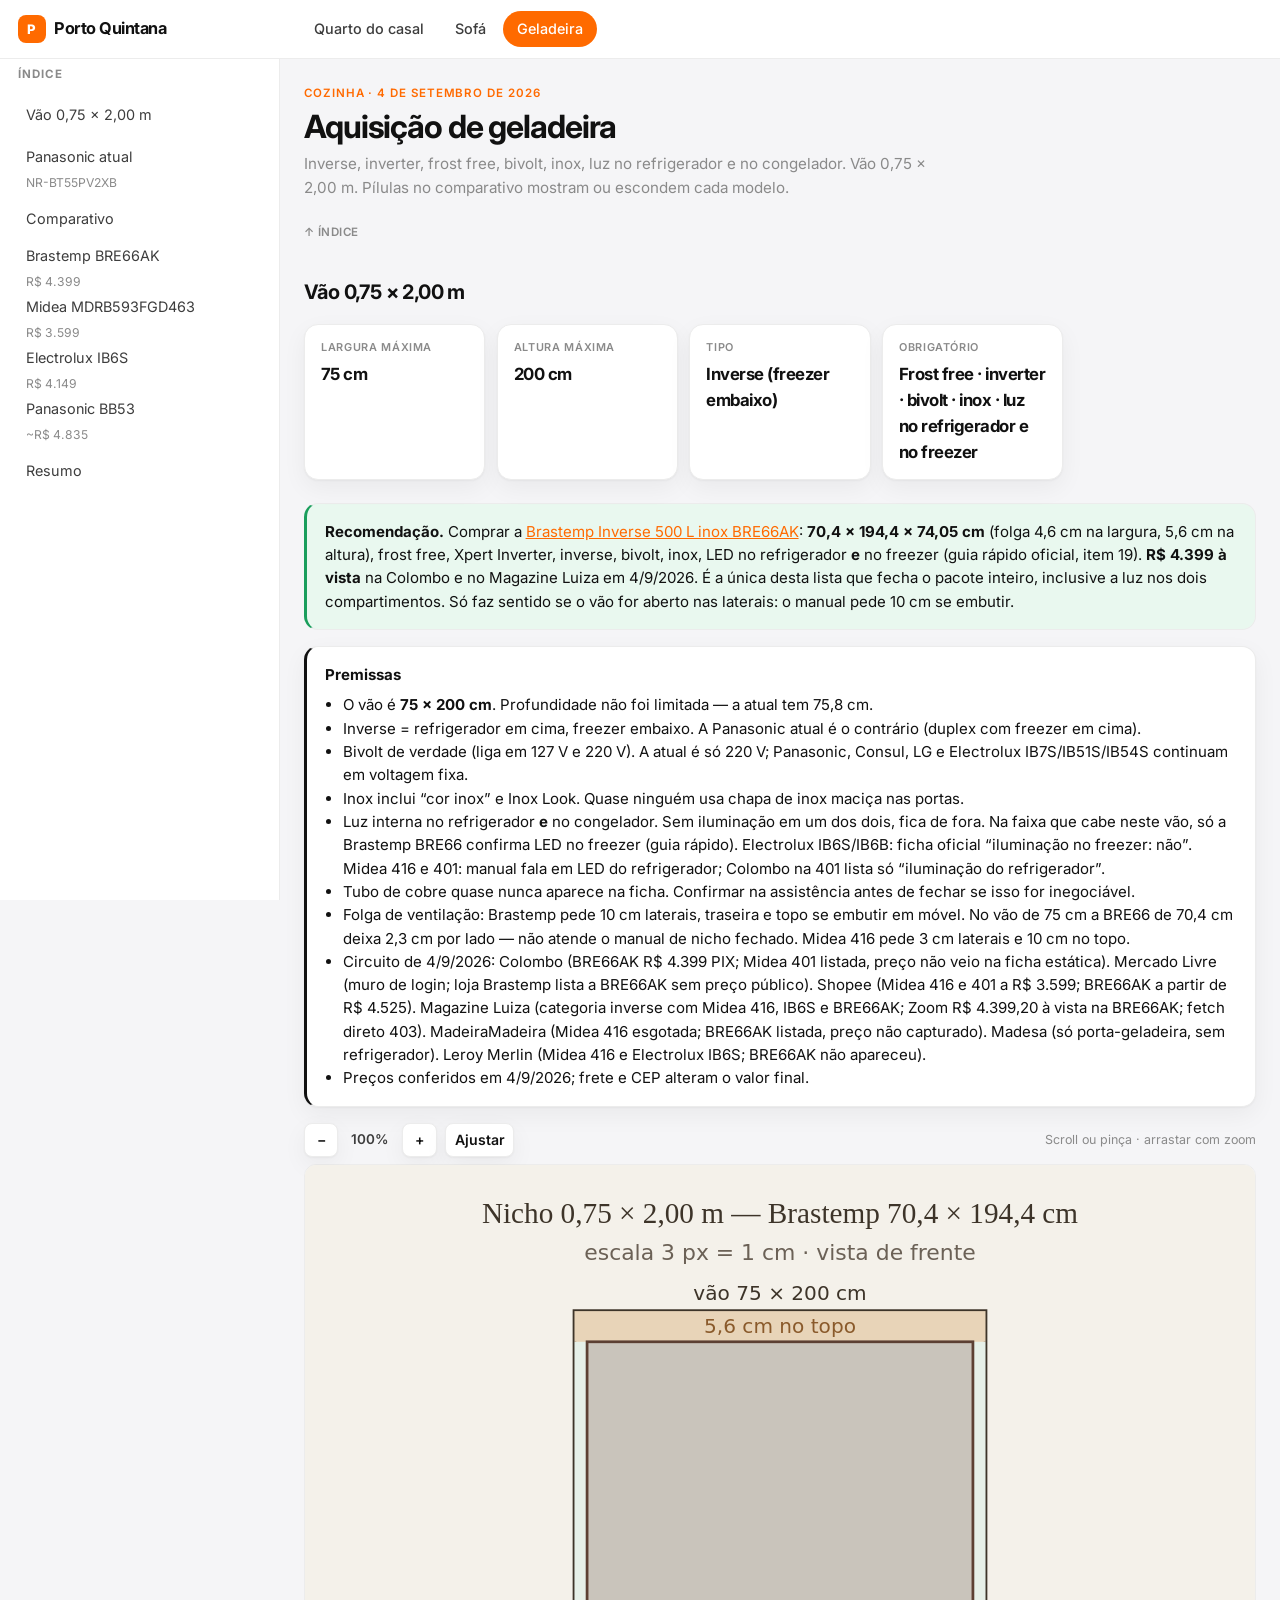
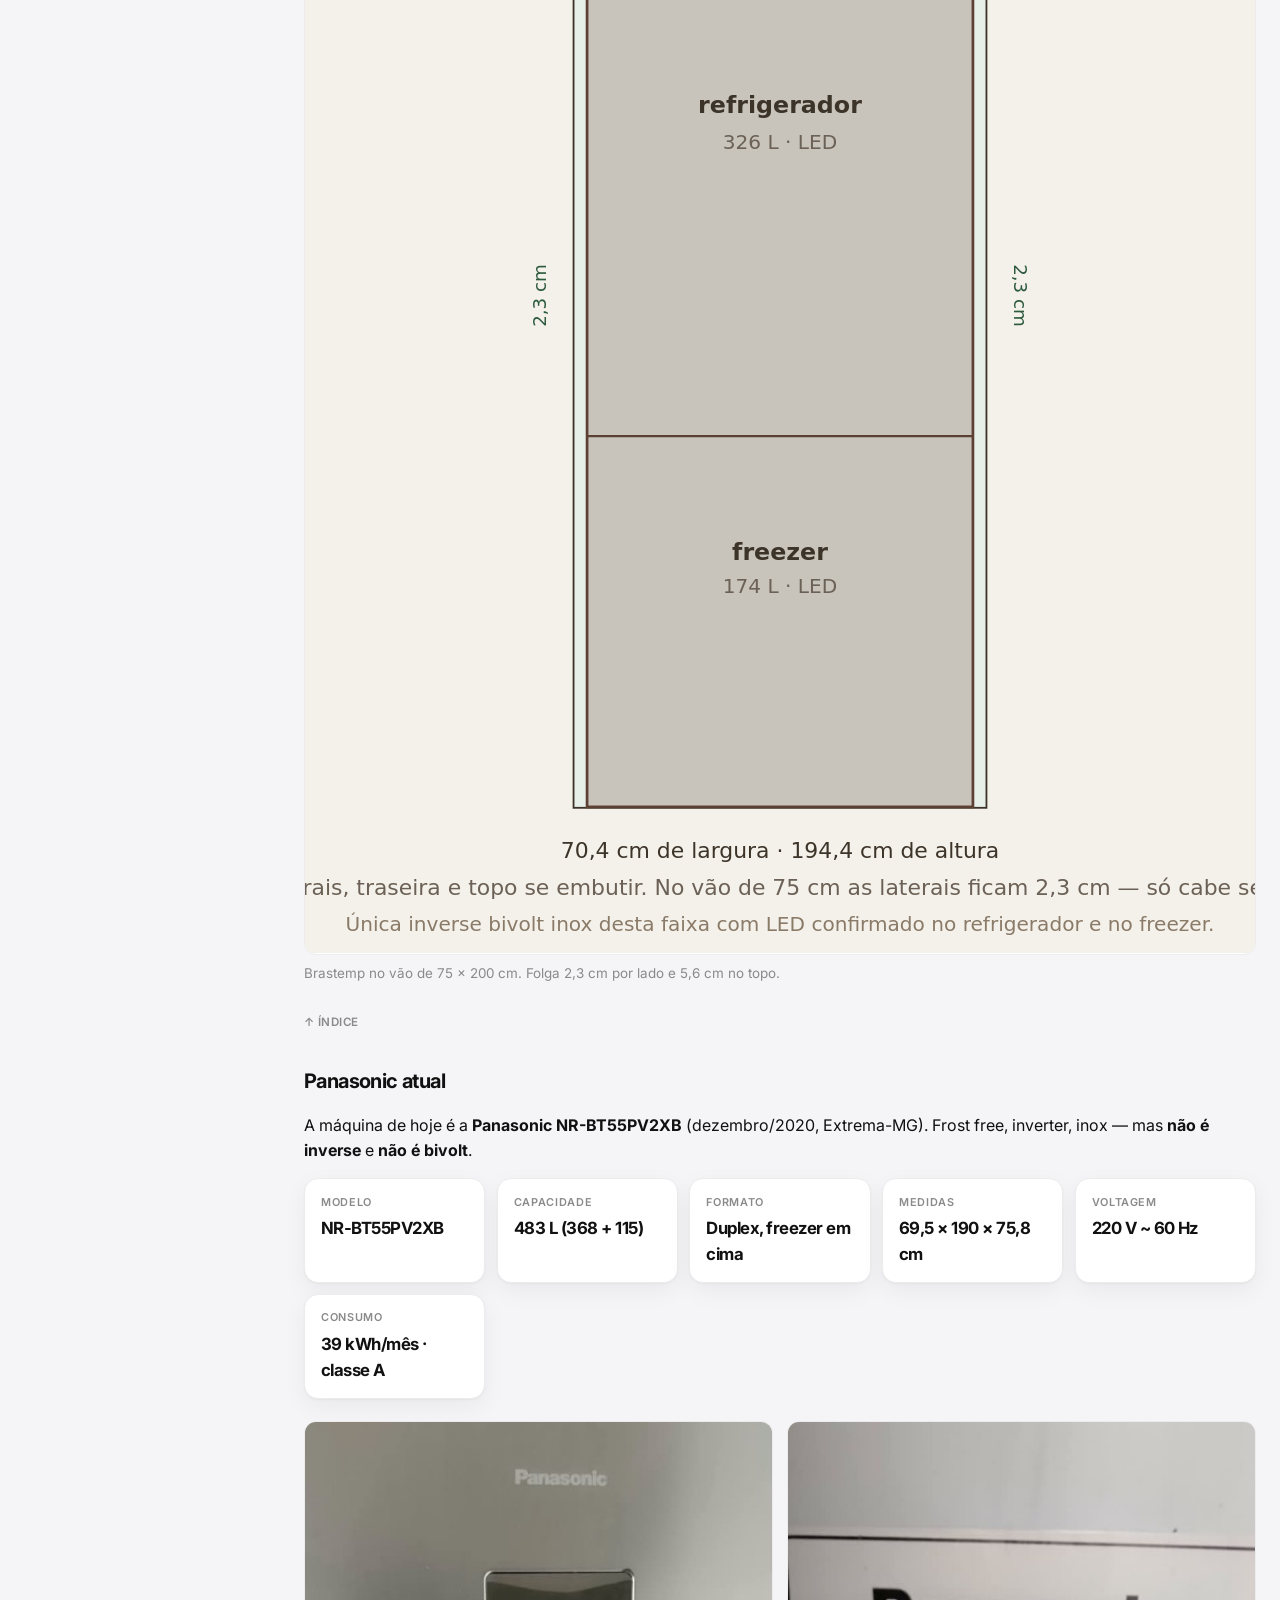
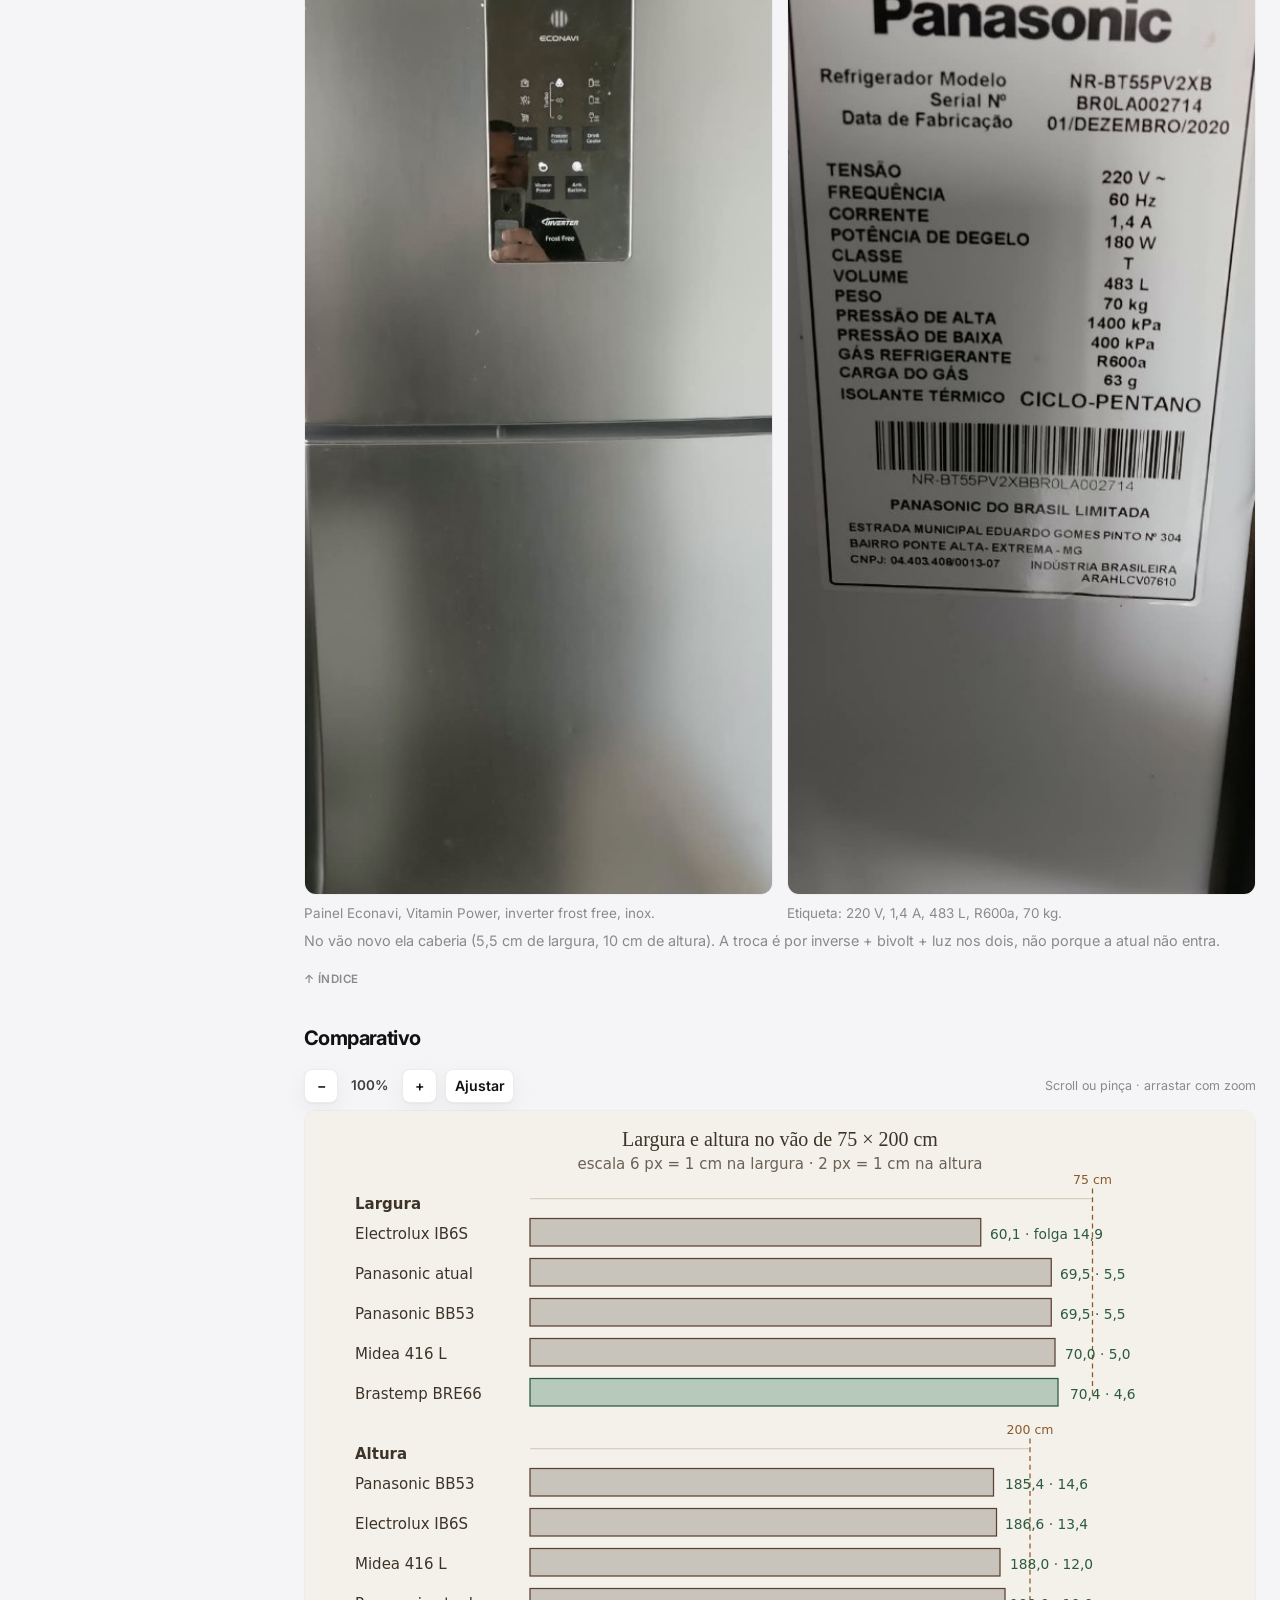
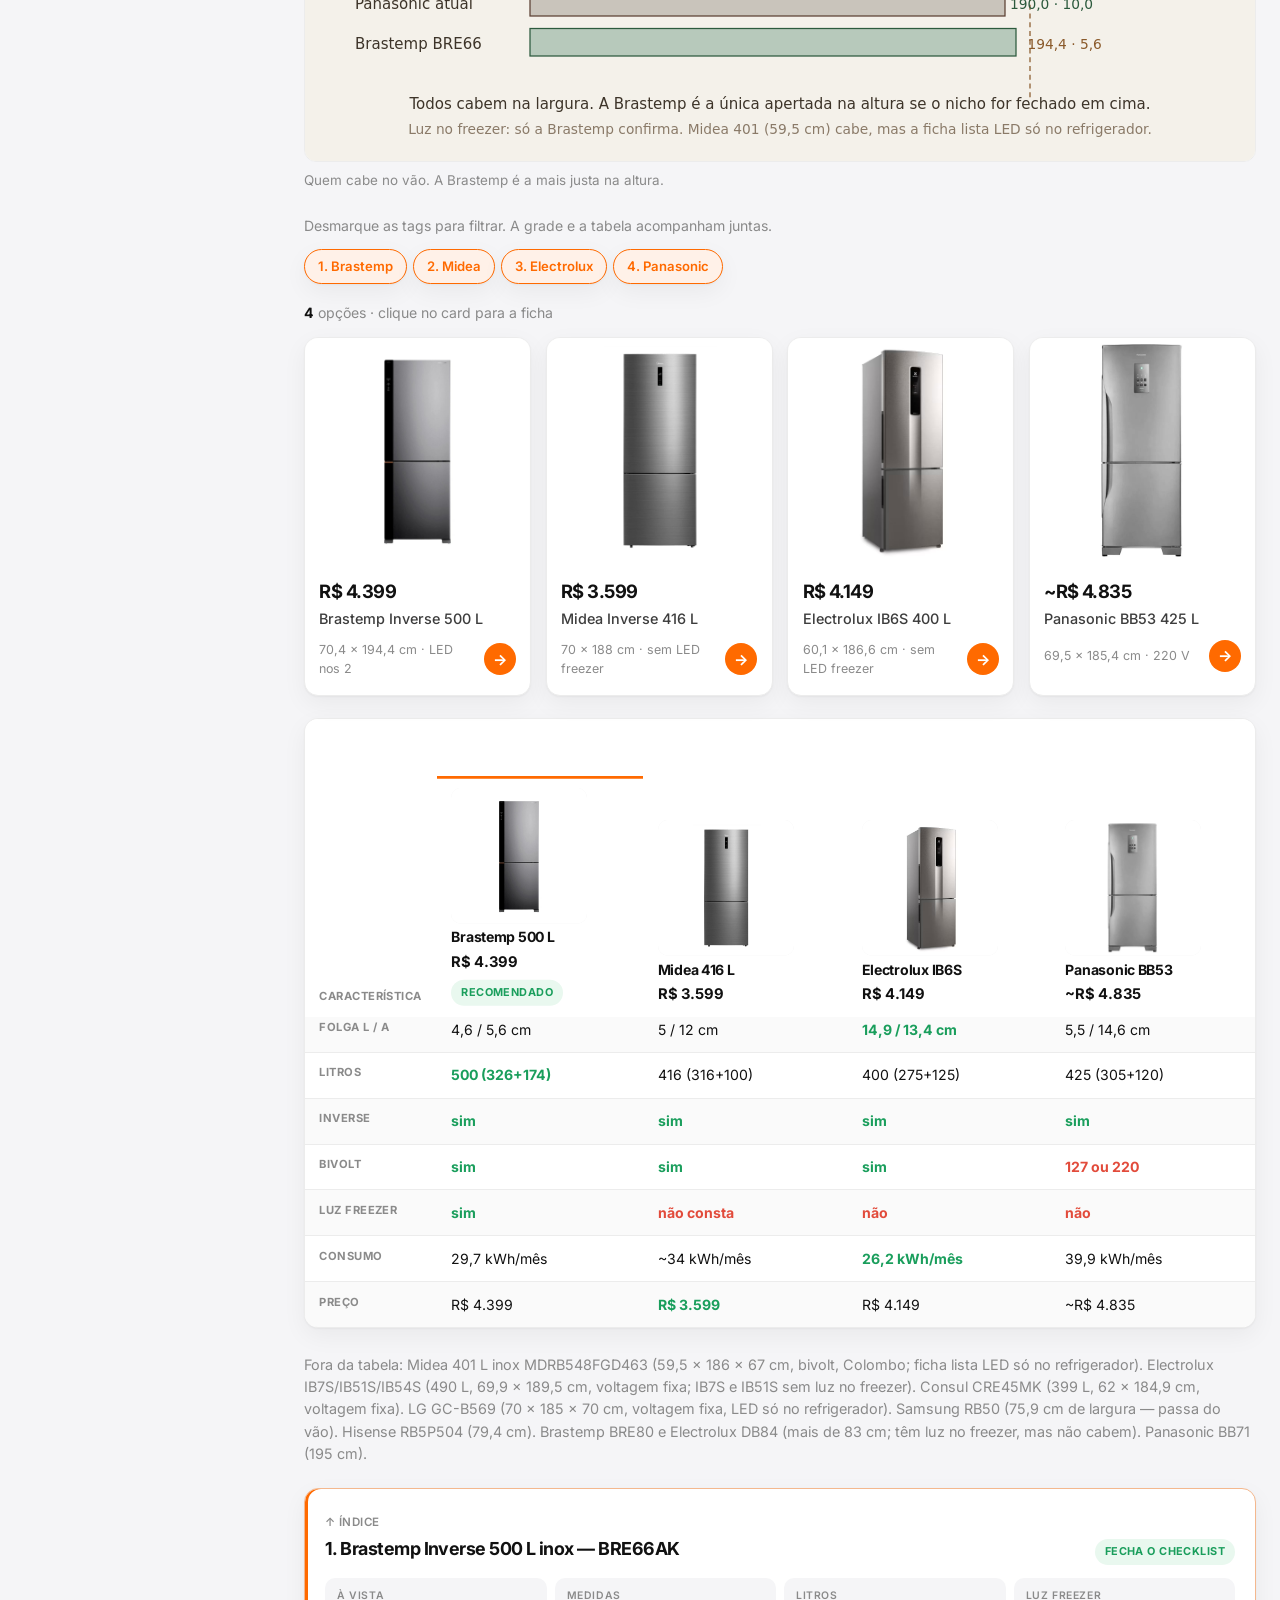
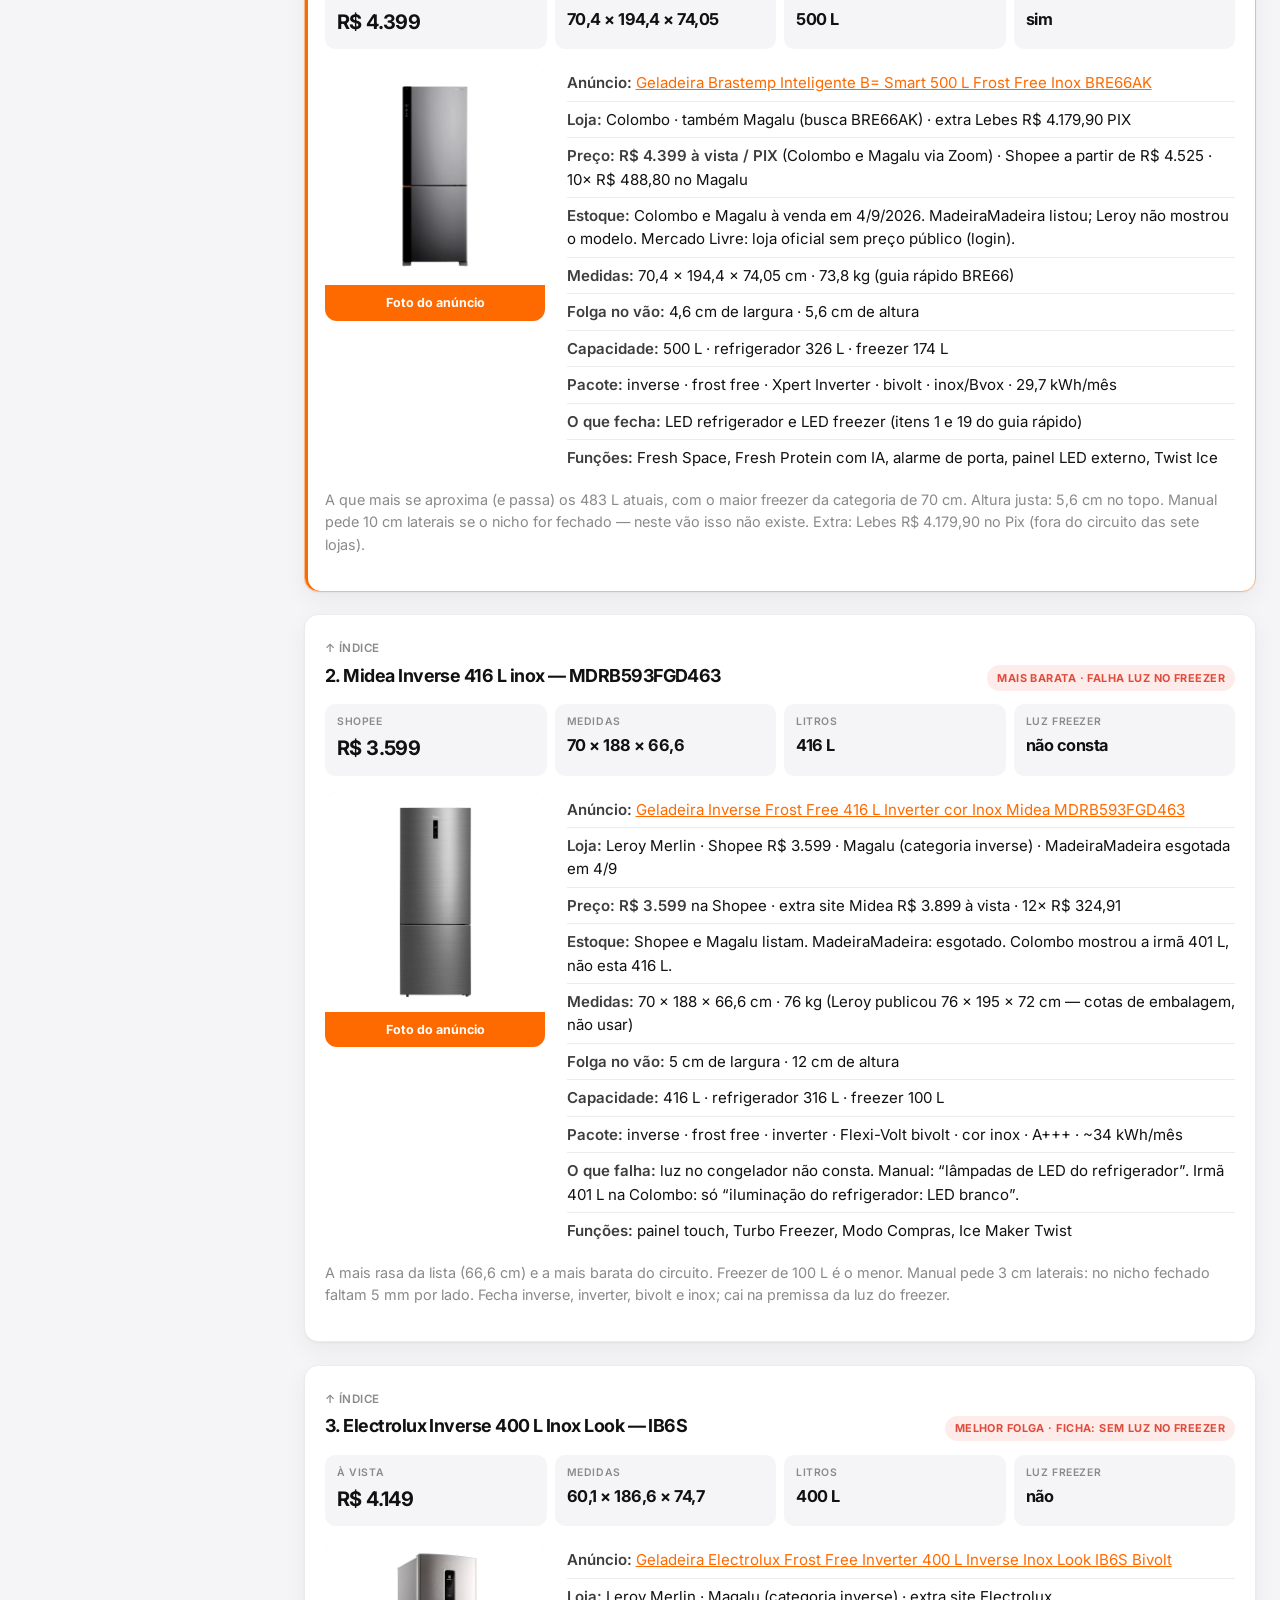
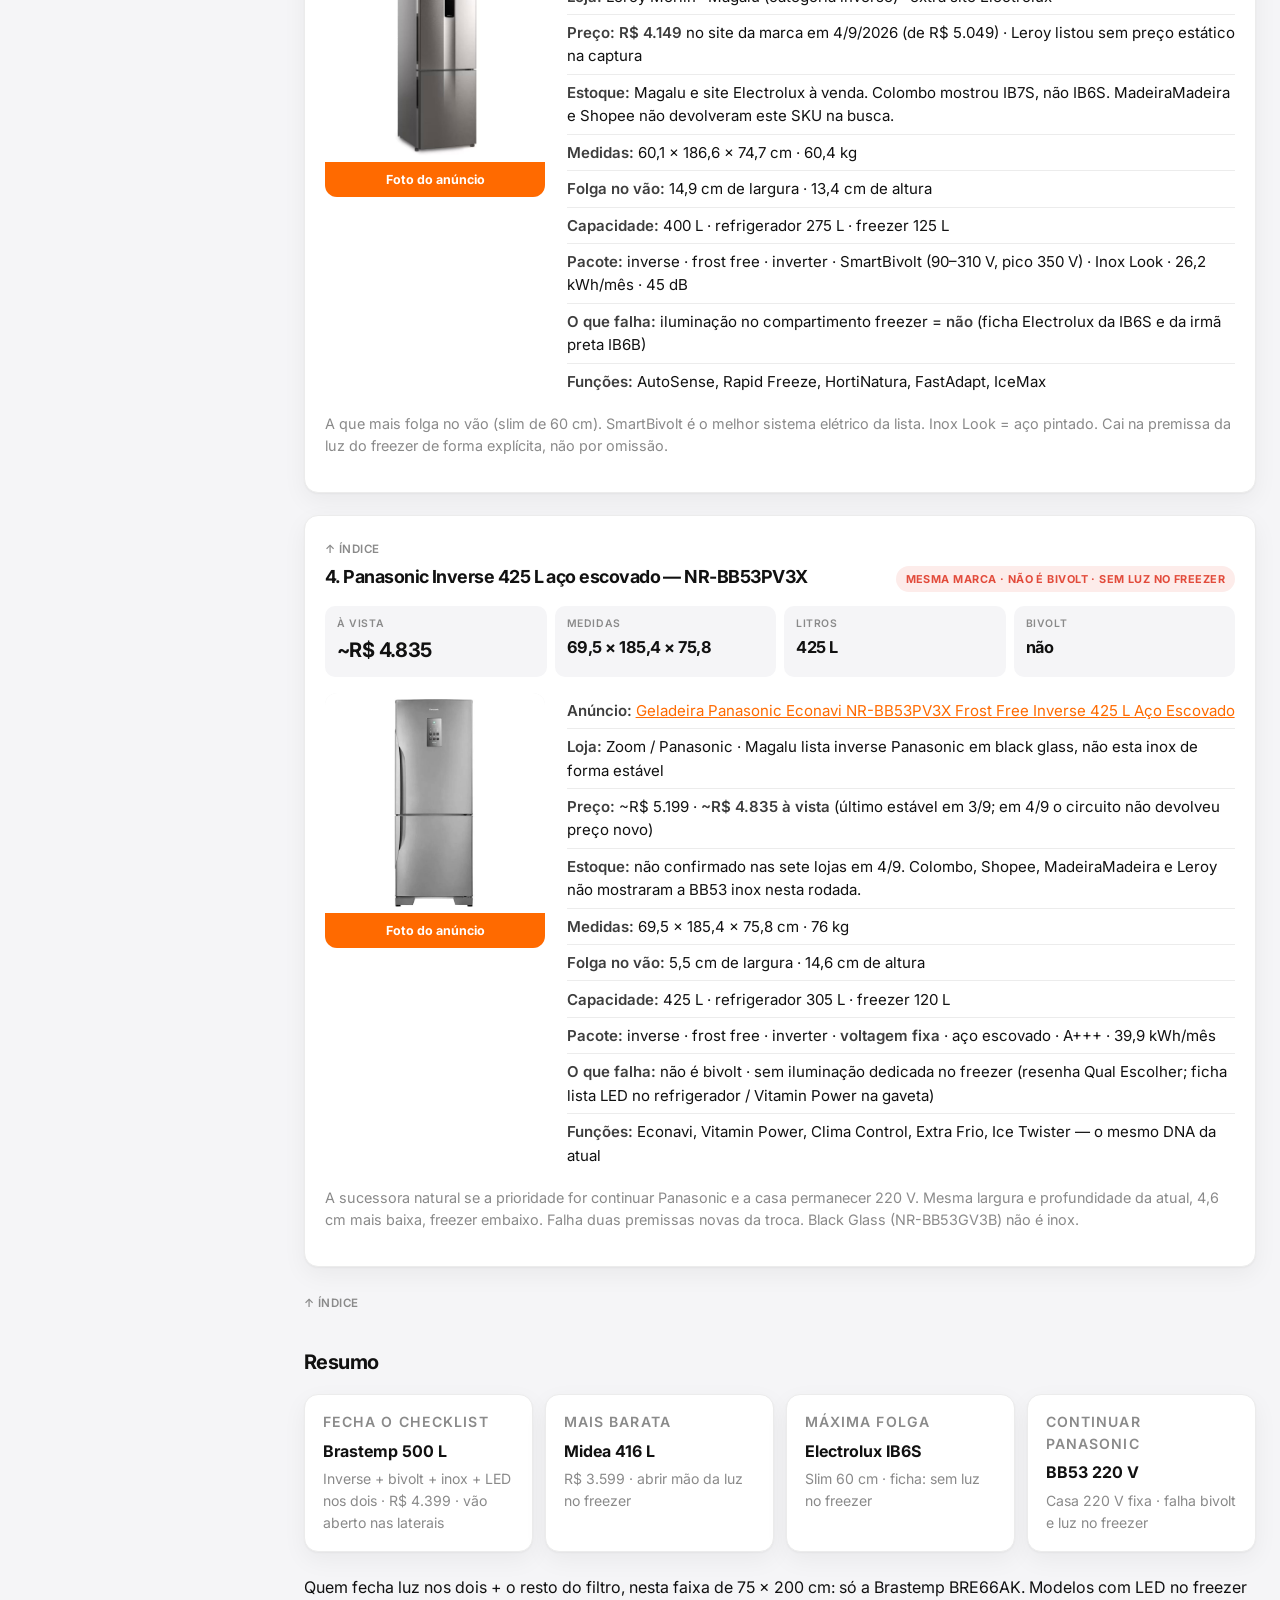
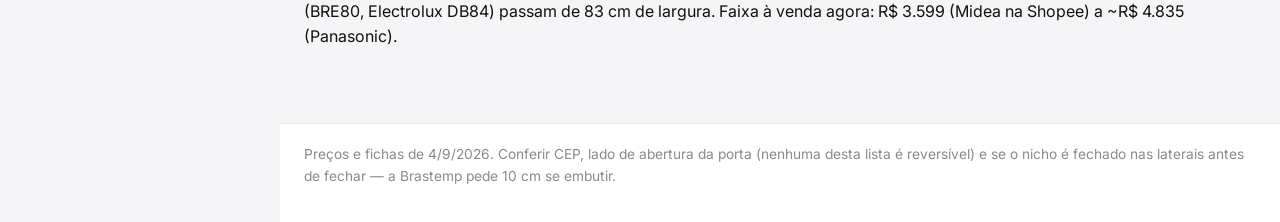
==== commit f612c3cc: "Corrigir a geometria do quarto e permitir zoom nas plantas. A planta baixa passa a refletir porta, j" ====
--- a/geladeira.html
+++ b/geladeira.html
@@ -25,8 +25,8 @@
       <div class="wrap">
         <a href="#vao">Índice</a>
         <a href="#atual">Atual</a>
-        <a href="#opcao-1">1. Midea</a>
-        <a href="#opcao-2">2. Brastemp</a>
+        <a href="#opcao-1">1. Brastemp</a>
+        <a href="#opcao-2">2. Midea</a>
         <a href="#opcao-3">3. Electrolux</a>
         <a href="#opcao-4">4. Panasonic</a>
         <a href="#resumo">Resumo</a>
@@ -35,9 +35,9 @@
   </div>
   <header>
     <div class="wrap">
-      <p class="kicker">Cozinha · 3 de setembro de 2026</p>
+      <p class="kicker">Cozinha · 4 de setembro de 2026</p>
       <h1>Aquisição de geladeira</h1>
-      <p>Inverse, inverter, frost free, bivolt, inox. Vão 0,75 × 2,00 m. Pílulas no comparativo mostram ou escondem cada modelo.</p>
+      <p>Inverse, inverter, frost free, bivolt, inox, luz no refrigerador e no congelador. Vão 0,75 × 2,00 m. Pílulas no comparativo mostram ou escondem cada modelo.</p>
     </div>
   </header>
 
@@ -49,8 +49,8 @@
       <li>
         <a href="#comparativo">Comparativo</a>
         <ol>
-          <li><a href="#opcao-1">Midea MDRB593FGD463</a> <span class="meta">R$ 3.899</span></li>
-          <li><a href="#opcao-2">Brastemp BRE66AK</a> <span class="meta">R$ 4.180 PIX</span></li>
+          <li><a href="#opcao-1">Brastemp BRE66AK</a> <span class="meta">R$ 4.399</span></li>
+          <li><a href="#opcao-2">Midea MDRB593FGD463</a> <span class="meta">R$ 3.599</span></li>
           <li><a href="#opcao-3">Electrolux IB6S</a> <span class="meta">R$ 4.149</span></li>
           <li><a href="#opcao-4">Panasonic BB53</a> <span class="meta">~R$ 4.835</span></li>
         </ol>
@@ -67,16 +67,18 @@
         <div><dt>Largura máxima</dt><dd>75 cm</dd></div>
         <div><dt>Altura máxima</dt><dd>200 cm</dd></div>
         <div><dt>Tipo</dt><dd>Inverse (freezer embaixo)</dd></div>
-        <div><dt>Obrigatório</dt><dd>Frost free · inverter · bivolt · inox</dd></div>
+        <div><dt>Obrigatório</dt><dd>Frost free · inverter · bivolt · inox · luz no refrigerador e no freezer</dd></div>
       </dl>
 
       <div class="rec">
         <strong>Recomendação.</strong>
-        Comprar a <a href="#opcao-1">Midea Inverse 416 L inox MDRB593FGD463</a>:
-        <strong>70 × 188 × 66,6 cm</strong> (folga 5 cm na largura, 12 cm na altura),
-        frost free, inverter, inverse, Flexi-Volt bivolt, cor inox.
-        <strong>R$ 3.899</strong> no site da Midea em 3/9/2026.
-        É a única desta lista que fecha o pacote inteiro, inclusive tubo de cobre segundo reviews de 2026.
+        Comprar a <a href="#opcao-1">Brastemp Inverse 500 L inox BRE66AK</a>:
+        <strong>70,4 × 194,4 × 74,05 cm</strong> (folga 4,6 cm na largura, 5,6 cm na altura),
+        frost free, Xpert Inverter, inverse, bivolt, inox,
+        LED no refrigerador <strong>e</strong> no freezer (guia rápido oficial, item 19).
+        <strong>R$ 4.399 à vista</strong> na Colombo e no Magazine Luiza em 4/9/2026.
+        É a única desta lista que fecha o pacote inteiro, inclusive a luz nos dois compartimentos.
+        Só faz sentido se o vão for aberto nas laterais: o manual pede 10 cm se embutir.
       </div>
 
       <div class="premissas">
@@ -84,17 +86,19 @@
         <ul>
           <li>O vão é <strong>75 × 200 cm</strong>. Profundidade não foi limitada — a atual tem 75,8 cm.</li>
           <li>Inverse = refrigerador em cima, freezer embaixo. A Panasonic atual é o contrário (duplex com freezer em cima).</li>
-          <li>Bivolt de verdade (liga em 127 V e 220 V). A atual é só 220 V; Panasonic e Consul inverse continuam vendendo voltagem fixa.</li>
+          <li>Bivolt de verdade (liga em 127 V e 220 V). A atual é só 220 V; Panasonic, Consul, LG e Electrolux IB7S/IB51S/IB54S continuam em voltagem fixa.</li>
           <li>Inox inclui “cor inox” e Inox Look. Quase ninguém usa chapa de inox maciça nas portas.</li>
-          <li>Tubo de cobre quase nunca aparece na ficha. A Midea é a que reviews de 2026 citam com tubulação de cobre; Electrolux usa aço trefilado. Confirmar na assistência antes de fechar se isso for inegociável.</li>
-          <li>Folga de ventilação: Midea pede 3 cm laterais e 10 cm no topo. No vão de 75 cm a Midea de 70 cm deixa 2,5 cm por lado — 5 mm justa se o nicho for fechado dos dois lados.</li>
-          <li>Preços conferidos em 3/9/2026; frete e CEP alteram o valor final.</li>
+          <li>Luz interna no refrigerador <strong>e</strong> no congelador. Sem iluminação em um dos dois, fica de fora. Na faixa que cabe neste vão, só a Brastemp BRE66 confirma LED no freezer (guia rápido). Electrolux IB6S/IB6B: ficha oficial “iluminação no freezer: não”. Midea 416 e 401: manual fala em LED do refrigerador; Colombo na 401 lista só “iluminação do refrigerador”.</li>
+          <li>Tubo de cobre quase nunca aparece na ficha. Confirmar na assistência antes de fechar se isso for inegociável.</li>
+          <li>Folga de ventilação: Brastemp pede 10 cm laterais, traseira e topo se embutir em móvel. No vão de 75 cm a BRE66 de 70,4 cm deixa 2,3 cm por lado — não atende o manual de nicho fechado. Midea 416 pede 3 cm laterais e 10 cm no topo.</li>
+          <li>Circuito de 4/9/2026: Colombo (BRE66AK R$ 4.399 PIX; Midea 401 listada, preço não veio na ficha estática). Mercado Livre (muro de login; loja Brastemp lista a BRE66AK sem preço público). Shopee (Midea 416 e 401 a R$ 3.599; BRE66AK a partir de R$ 4.525). Magazine Luiza (categoria inverse com Midea 416, IB6S e BRE66AK; Zoom R$ 4.399,20 à vista na BRE66AK; fetch direto 403). MadeiraMadeira (Midea 416 esgotada; BRE66AK listada, preço não capturado). Madesa (só porta-geladeira, sem refrigerador). Leroy Merlin (Midea 416 e Electrolux IB6S; BRE66AK não apareceu).</li>
+          <li>Preços conferidos em 4/9/2026; frete e CEP alteram o valor final.</li>
         </ul>
       </div>
 
       <figure>
-        <img src="layouts/geladeira-nicho.svg" alt="Midea de 70 por 188 cm no vão de 75 por 200 cm">
-        <figcaption>Midea no vão de 75 × 200 cm. Folga 2,5 cm por lado e 12 cm no topo.</figcaption>
+        <img src="layouts/geladeira-nicho.svg" alt="Brastemp de 70,4 por 194,4 cm no vão de 75 por 200 cm">
+        <figcaption>Brastemp no vão de 75 × 200 cm. Folga 2,3 cm por lado e 5,6 cm no topo.</figcaption>
       </figure>
     </section>
 
@@ -120,7 +124,7 @@
           <figcaption>Etiqueta: 220 V, 1,4 A, 483 L, R600a, 70 kg.</figcaption>
         </figure>
       </div>
-      <p class="layout-note">No vão novo ela caberia (5,5 cm de largura, 10 cm de altura). A troca é por inverse + bivolt, não porque a atual não entra.</p>
+      <p class="layout-note">No vão novo ela caberia (5,5 cm de largura, 10 cm de altura). A troca é por inverse + bivolt + luz nos dois, não porque a atual não entra.</p>
     </section>
 
     <section id="comparativo">
@@ -134,9 +138,9 @@
         <p class="compare-hint">Desmarque as tags para filtrar. A grade e a tabela acompanham juntas.</p>
         <div class="compare-picks" role="group" aria-label="Opções visíveis no comparativo">
           <input type="checkbox" id="cmp-1" checked>
-          <label for="cmp-1">1. Midea</label>
+          <label for="cmp-1">1. Brastemp</label>
           <input type="checkbox" id="cmp-2" checked>
-          <label for="cmp-2">2. Brastemp</label>
+          <label for="cmp-2">2. Midea</label>
           <input type="checkbox" id="cmp-3" checked>
           <label for="cmp-3">3. Electrolux</label>
           <input type="checkbox" id="cmp-4" checked>
@@ -146,12 +150,12 @@
         <ul class="catalog">
           <li class="c1">
             <a href="#opcao-1">
-              <span class="catalog-photo"><img src="fotos/geladeira/midea-416.jpg" alt=""></span>
+              <span class="catalog-photo"><img src="fotos/geladeira/brastemp-bre66ak.jpg" alt=""></span>
               <span class="catalog-body">
-                <p class="catalog-price">R$ 3.899</p>
-                <h3>Midea Inverse 416 L</h3>
+                <p class="catalog-price">R$ 4.399</p>
+                <h3>Brastemp Inverse 500 L</h3>
                 <span class="catalog-foot">
-                  <p class="catalog-meta">70 × 188 cm · bivolt</p>
+                  <p class="catalog-meta">70,4 × 194,4 cm · LED nos 2</p>
                   <span class="catalog-cta">→</span>
                 </span>
               </span>
@@ -159,12 +163,12 @@
           </li>
           <li class="c2">
             <a href="#opcao-2">
-              <span class="catalog-photo"><img src="fotos/geladeira/brastemp-bre66ak.jpg" alt=""></span>
+              <span class="catalog-photo"><img src="fotos/geladeira/midea-416.jpg" alt=""></span>
               <span class="catalog-body">
-                <p class="catalog-price">R$ 4.180</p>
-                <h3>Brastemp Inverse 500 L</h3>
+                <p class="catalog-price">R$ 3.599</p>
+                <h3>Midea Inverse 416 L</h3>
                 <span class="catalog-foot">
-                  <p class="catalog-meta">70,5 × 194,3 cm · PIX</p>
+                  <p class="catalog-meta">70 × 188 cm · sem LED freezer</p>
                   <span class="catalog-cta">→</span>
                 </span>
               </span>
@@ -177,7 +181,7 @@
                 <p class="catalog-price">R$ 4.149</p>
                 <h3>Electrolux IB6S 400 L</h3>
                 <span class="catalog-foot">
-                  <p class="catalog-meta">60,1 × 186,6 cm · slim</p>
+                  <p class="catalog-meta">60,1 × 186,6 cm · sem LED freezer</p>
                   <span class="catalog-cta">→</span>
                 </span>
               </span>
@@ -206,17 +210,17 @@
                 <th scope="col">Característica</th>
                 <th class="c1 best-col" scope="col">
                   <a class="compare-product" href="#opcao-1">
-                    <img src="fotos/geladeira/midea-416.jpg" alt="">
-                    <span class="compare-name">Midea 416 L</span>
-                    <span class="compare-price">R$ 3.899</span>
+                    <img src="fotos/geladeira/brastemp-bre66ak.jpg" alt="">
+                    <span class="compare-name">Brastemp 500 L</span>
+                    <span class="compare-price">R$ 4.399</span>
                     <span class="badge ok">recomendado</span>
                   </a>
                 </th>
                 <th class="c2" scope="col">
                   <a class="compare-product" href="#opcao-2">
-                    <img src="fotos/geladeira/brastemp-bre66ak.jpg" alt="">
-                    <span class="compare-name">Brastemp 500 L</span>
-                    <span class="compare-price">R$ 4.180 PIX</span>
+                    <img src="fotos/geladeira/midea-416.jpg" alt="">
+                    <span class="compare-name">Midea 416 L</span>
+                    <span class="compare-price">R$ 3.599</span>
                   </a>
                 </th>
                 <th class="c3" scope="col">
@@ -238,22 +242,22 @@
             <tbody>
               <tr>
                 <th scope="row">L × A × P</th>
-                <td class="c1">70 × 188 × 66,6</td>
-                <td class="c2">70,5 × 194,3 × 74</td>
+                <td class="c1">70,4 × 194,4 × 74,05</td>
+                <td class="c2">70 × 188 × 66,6</td>
                 <td class="c3">60,1 × 186,6 × 74,7</td>
                 <td class="c4">69,5 × 185,4 × 75,8</td>
               </tr>
               <tr>
                 <th scope="row">Folga L / A</th>
-                <td class="c1">5 / 12 cm</td>
-                <td class="c2">4,5 / 5,7 cm</td>
+                <td class="c1">4,6 / 5,6 cm</td>
+                <td class="c2">5 / 12 cm</td>
                 <td class="c3 yes">14,9 / 13,4 cm</td>
                 <td class="c4">5,5 / 14,6 cm</td>
               </tr>
               <tr>
                 <th scope="row">Litros</th>
-                <td class="c1">416 (316+100)</td>
-                <td class="c2 yes">500 (326+174)</td>
+                <td class="c1 yes">500 (326+174)</td>
+                <td class="c2">416 (316+100)</td>
                 <td class="c3">400 (275+125)</td>
                 <td class="c4">425 (305+120)</td>
               </tr>
@@ -272,23 +276,23 @@
                 <td class="c4 no">127 ou 220</td>
               </tr>
               <tr>
-                <th scope="row">Cobre</th>
-                <td class="c1 yes">sim*</td>
+                <th scope="row">Luz freezer</th>
+                <td class="c1 yes">sim</td>
                 <td class="c2 no">não consta</td>
-                <td class="c3 no">aço</td>
-                <td class="c4 no">não consta</td>
+                <td class="c3 no">não</td>
+                <td class="c4 no">não</td>
               </tr>
               <tr>
                 <th scope="row">Consumo</th>
-                <td class="c1">~34 kWh/mês</td>
-                <td class="c2">29,7 kWh/mês</td>
+                <td class="c1">29,7 kWh/mês</td>
+                <td class="c2">~34 kWh/mês</td>
                 <td class="c3 yes">26,2 kWh/mês</td>
                 <td class="c4">39,9 kWh/mês</td>
               </tr>
               <tr>
                 <th scope="row">Preço</th>
-                <td class="c1 yes">R$ 3.899</td>
-                <td class="c2">R$ 4.180 PIX</td>
+                <td class="c1">R$ 4.399</td>
+                <td class="c2 yes">R$ 3.599</td>
                 <td class="c3">R$ 4.149</td>
                 <td class="c4">~R$ 4.835</td>
               </tr>
@@ -296,107 +300,113 @@
           </table>
         </div>
       </div>
-      <p class="layout-note">*Cobre na Midea vem de reviews de 2026, não da ficha oficial. Fora da tabela: Panasonic BB71 (195 cm, voltagem fixa), Electrolux IB54S/IB7S (490 L, voltagem fixa), Consul CRE45MK (399 L inverter inox, voltagem fixa), LG GC-B569 (451 L, voltagem fixa).</p>
+      <p class="layout-note">Fora da tabela: Midea 401 L inox MDRB548FGD463 (59,5 × 186 × 67 cm, bivolt, Colombo; ficha lista LED só no refrigerador). Electrolux IB7S/IB51S/IB54S (490 L, 69,9 × 189,5 cm, voltagem fixa; IB7S e IB51S sem luz no freezer). Consul CRE45MK (399 L, 62 × 184,9 cm, voltagem fixa). LG GC-B569 (70 × 185 × 70 cm, voltagem fixa, LED só no refrigerador). Samsung RB50 (75,9 cm de largura — passa do vão). Hisense RB5P504 (79,4 cm). Brastemp BRE80 e Electrolux DB84 (mais de 83 cm; têm luz no freezer, mas não cabem). Panasonic BB71 (195 cm).</p>
     </section>
 
     <article class="option best" id="opcao-1">
       <a class="back" href="#indice">↑ Índice</a>
       <div class="option-head">
-        <h3>1. Midea Inverse 416 L inox — MDRB593FGD463</h3>
+        <h3>1. Brastemp Inverse 500 L inox — BRE66AK</h3>
         <span class="badge ok">fecha o checklist</span>
       </div>
       <ul class="option-stats">
-        <li><span>À vista</span><strong>R$ 3.899</strong></li>
+        <li><span>À vista</span><strong>R$ 4.399</strong></li>
+        <li><span>Medidas</span><strong>70,4 × 194,4 × 74,05</strong></li>
+        <li><span>Litros</span><strong>500 L</strong></li>
+        <li><span>Luz freezer</span><strong>sim</strong></li>
+      </ul>
+      <div class="option-body">
+        <a class="thumb" href="https://www.colombo.com.br/produto/Eletrodomesticos/Geladeira-Brastemp-Inteligente-B-Smart-500-Litros-Frost-Free-Inox-BRE66AK">
+          <img src="fotos/geladeira/brastemp-bre66ak.jpg" alt="Geladeira Brastemp BRE66AK inverse 500 L inox">
+          <span>Foto do anúncio</span>
+        </a>
+        <ul class="specs">
+          <li><strong>Anúncio:</strong> <a href="https://www.colombo.com.br/produto/Eletrodomesticos/Geladeira-Brastemp-Inteligente-B-Smart-500-Litros-Frost-Free-Inox-BRE66AK">Geladeira Brastemp Inteligente B= Smart 500 L Frost Free Inox BRE66AK</a></li>
+          <li><strong>Loja:</strong> Colombo · também Magalu (busca BRE66AK) · extra Lebes R$ 4.179,90 PIX</li>
+          <li><strong>Preço:</strong> <strong>R$ 4.399 à vista / PIX</strong> (Colombo e Magalu via Zoom) · Shopee a partir de R$ 4.525 · 10× R$ 488,80 no Magalu</li>
+          <li><strong>Estoque:</strong> Colombo e Magalu à venda em 4/9/2026. MadeiraMadeira listou; Leroy não mostrou o modelo. Mercado Livre: loja oficial sem preço público (login).</li>
+          <li><strong>Medidas:</strong> 70,4 × 194,4 × 74,05 cm · 73,8 kg (guia rápido BRE66)</li>
+          <li><strong>Folga no vão:</strong> 4,6 cm de largura · 5,6 cm de altura</li>
+          <li><strong>Capacidade:</strong> 500 L · refrigerador 326 L · freezer 174 L</li>
+          <li><strong>Pacote:</strong> inverse · frost free · Xpert Inverter · bivolt · inox/Bvox · 29,7 kWh/mês</li>
+          <li><strong>O que fecha:</strong> LED refrigerador e LED freezer (itens 1 e 19 do guia rápido)</li>
+          <li><strong>Funções:</strong> Fresh Space, Fresh Protein com IA, alarme de porta, painel LED externo, Twist Ice</li>
+        </ul>
+      </div>
+      <p class="layout-note">A que mais se aproxima (e passa) os 483 L atuais, com o maior freezer da categoria de 70 cm. Altura justa: 5,6 cm no topo. Manual pede 10 cm laterais se o nicho for fechado — neste vão isso não existe. Extra: Lebes R$ 4.179,90 no Pix (fora do circuito das sete lojas).</p>
+    </article>
+
+    <article class="option" id="opcao-2">
+      <a class="back" href="#indice">↑ Índice</a>
+      <div class="option-head">
+        <h3>2. Midea Inverse 416 L inox — MDRB593FGD463</h3>
+        <span class="badge">mais barata · falha luz no freezer</span>
+      </div>
+      <ul class="option-stats">
+        <li><span>Shopee</span><strong>R$ 3.599</strong></li>
         <li><span>Medidas</span><strong>70 × 188 × 66,6</strong></li>
         <li><span>Litros</span><strong>416 L</strong></li>
-        <li><span>Bivolt</span><strong>sim</strong></li>
+        <li><span>Luz freezer</span><strong>não consta</strong></li>
       </ul>
       <div class="option-body">
-        <a class="thumb" href="https://www.midea.com.br/geladeira-inverse-frost-free-416l-inverter-inox-midea/p">
+        <a class="thumb" href="https://www.leroymerlin.com.br/geladeira-inverse-frost-free-416l-inverter-cor-inox-midea-mdrb593fgd463-bivolt_1572498826">
           <img src="fotos/geladeira/midea-416.jpg" alt="Geladeira Midea inverse 416 L inox">
           <span>Foto do anúncio</span>
         </a>
         <ul class="specs">
-          <li><strong>Anúncio:</strong> <a href="https://www.midea.com.br/geladeira-inverse-frost-free-416l-inverter-inox-midea/p">Geladeira Frost Free Inverse 416 L Inverter cor Inox Midea</a></li>
-          <li><strong>Loja:</strong> Midea · SKU MDRB593FGD463 (013 é a branca)</li>
-          <li><strong>Preço:</strong> R$ 5.199 · <strong>R$ 3.899 à vista</strong> · 12× R$ 324,91</li>
-          <li><strong>Medidas:</strong> 70 × 188 × 66,6 cm · 76 kg</li>
+          <li><strong>Anúncio:</strong> <a href="https://www.leroymerlin.com.br/geladeira-inverse-frost-free-416l-inverter-cor-inox-midea-mdrb593fgd463-bivolt_1572498826">Geladeira Inverse Frost Free 416 L Inverter cor Inox Midea MDRB593FGD463</a></li>
+          <li><strong>Loja:</strong> Leroy Merlin · Shopee R$ 3.599 · Magalu (categoria inverse) · MadeiraMadeira esgotada em 4/9</li>
+          <li><strong>Preço:</strong> <strong>R$ 3.599</strong> na Shopee · extra site Midea R$ 3.899 à vista · 12× R$ 324,91</li>
+          <li><strong>Estoque:</strong> Shopee e Magalu listam. MadeiraMadeira: esgotado. Colombo mostrou a irmã 401 L, não esta 416 L.</li>
+          <li><strong>Medidas:</strong> 70 × 188 × 66,6 cm · 76 kg (Leroy publicou 76 × 195 × 72 cm — cotas de embalagem, não usar)</li>
           <li><strong>Folga no vão:</strong> 5 cm de largura · 12 cm de altura</li>
           <li><strong>Capacidade:</strong> 416 L · refrigerador 316 L · freezer 100 L</li>
           <li><strong>Pacote:</strong> inverse · frost free · inverter · Flexi-Volt bivolt · cor inox · A+++ · ~34 kWh/mês</li>
+          <li><strong>O que falha:</strong> luz no congelador não consta. Manual: “lâmpadas de LED do refrigerador”. Irmã 401 L na Colombo: só “iluminação do refrigerador: LED branco”.</li>
           <li><strong>Funções:</strong> painel touch, Turbo Freezer, Modo Compras, Ice Maker Twist</li>
         </ul>
       </div>
-      <p class="layout-note">A mais rasa da lista (66,6 cm) — fica recuada em relação à Panasonic atual de 75,8 cm. Freezer de 100 L é o menor; quem congela carne do mês sente. Manual pede 3 cm laterais: no nicho fechado faltam 5 mm por lado. Garantia 12 meses + 10 anos no compressor, segundo ficha de varejo.</p>
-    </article>
-
-    <article class="option" id="opcao-2">
-      <a class="back" href="#indice">↑ Índice</a>
-      <div class="option-head">
-        <h3>2. Brastemp Inverse 500 L inox — BRE66AK</h3>
-        <span class="badge">maior capacidade · altura justa</span>
-      </div>
-      <ul class="option-stats">
-        <li><span>PIX</span><strong>R$ 4.180</strong></li>
-        <li><span>Medidas</span><strong>70,5 × 194,3 × 74</strong></li>
-        <li><span>Litros</span><strong>500 L</strong></li>
-        <li><span>Folga altura</span><strong>5,7 cm</strong></li>
-      </ul>
-      <div class="option-body">
-        <a class="thumb" href="https://www.lebes.com.br/geladeira-frost-free-2-portas-500l-brastemp-bre66ak-inox-bivolt-p108603">
-          <img src="fotos/geladeira/brastemp-bre66ak.jpg" alt="Geladeira Brastemp BRE66AK inverse 500 L inox">
-          <span>Foto do anúncio</span>
-        </a>
-        <ul class="specs">
-          <li><strong>Anúncio:</strong> <a href="https://www.lebes.com.br/geladeira-frost-free-2-portas-500l-brastemp-bre66ak-inox-bivolt-p108603">Geladeira Frost Free 2 Portas 500 L Brastemp BRE66AK Inox Bivolt</a></li>
-          <li><strong>Loja:</strong> Lebes / Casas Bahia · BRE66AKXNA</li>
-          <li><strong>Preço:</strong> R$ 4.699,90 · <strong>R$ 4.179,90 no Pix</strong> · 12× R$ 366,66</li>
-          <li><strong>Medidas:</strong> 70,5 × 194,3 × 74 cm · 74 kg</li>
-          <li><strong>Folga no vão:</strong> 4,5 cm de largura · 5,7 cm de altura</li>
-          <li><strong>Capacidade:</strong> 500 L · refrigerador 326 L · freezer 174 L</li>
-          <li><strong>Pacote:</strong> inverse · frost free · Xpert Inverter · bivolt automático · inox/Bvox · 29,7 kWh/mês</li>
-          <li><strong>Funções:</strong> Fresh Space, Fresh Protein com IA, alarme de porta, painel LED</li>
-        </ul>
-      </div>
-      <p class="layout-note">A que mais se aproxima (e passa) os 483 L atuais, com o maior freezer da categoria de 70 cm. Só faz sentido se o vão for aberto em cima: 5,7 cm no topo é pouco para ventilação fechada. Tubo de cobre não consta na ficha.</p>
+      <p class="layout-note">A mais rasa da lista (66,6 cm) e a mais barata do circuito. Freezer de 100 L é o menor. Manual pede 3 cm laterais: no nicho fechado faltam 5 mm por lado. Fecha inverse, inverter, bivolt e inox; cai na premissa da luz do freezer.</p>
     </article>
 
     <article class="option" id="opcao-3">
       <a class="back" href="#indice">↑ Índice</a>
       <div class="option-head">
         <h3>3. Electrolux Inverse 400 L Inox Look — IB6S</h3>
-        <span class="badge">bivolt largo · tubo de aço</span>
+        <span class="badge">melhor folga · ficha: sem luz no freezer</span>
       </div>
       <ul class="option-stats">
         <li><span>À vista</span><strong>R$ 4.149</strong></li>
         <li><span>Medidas</span><strong>60,1 × 186,6 × 74,7</strong></li>
         <li><span>Litros</span><strong>400 L</strong></li>
-        <li><span>Folga largura</span><strong>14,9 cm</strong></li>
+        <li><span>Luz freezer</span><strong>não</strong></li>
       </ul>
       <div class="option-body">
-        <a class="thumb" href="https://loja.electrolux.com.br/geladeira-electrolux-frost-free-inverter-400l-efficient-rapid-freeze-inverse-inox-look--ib6s-/p">
+        <a class="thumb" href="https://www.leroymerlin.com.br/geladeira-electrolux-frost-free-inverter-400l-efficient-autosense-e-rapid-freeze-inverse-inox-look--ib6s--bivolt_1572537187">
           <img src="fotos/geladeira/electrolux-ib6s.jpg" alt="Geladeira Electrolux IB6S inverse 400 L inox look">
           <span>Foto do anúncio</span>
         </a>
         <ul class="specs">
-          <li><strong>Anúncio:</strong> <a href="https://loja.electrolux.com.br/geladeira-electrolux-frost-free-inverter-400l-efficient-rapid-freeze-inverse-inox-look--ib6s-/p">Geladeira Electrolux Frost Free Inverter 400 L Inverse Inox Look (IB6S)</a></li>
-          <li><strong>Loja:</strong> Electrolux · também Carrefour / Zoom</li>
-          <li><strong>Preço:</strong> R$ 5.049 · <strong>R$ 4.149</strong> no site da marca · Zoom chegou a R$ 3.959</li>
+          <li><strong>Anúncio:</strong> <a href="https://www.leroymerlin.com.br/geladeira-electrolux-frost-free-inverter-400l-efficient-autosense-e-rapid-freeze-inverse-inox-look--ib6s--bivolt_1572537187">Geladeira Electrolux Frost Free Inverter 400 L Inverse Inox Look IB6S Bivolt</a></li>
+          <li><strong>Loja:</strong> Leroy Merlin · Magalu (categoria inverse) · extra site Electrolux</li>
+          <li><strong>Preço:</strong> <strong>R$ 4.149</strong> no site da marca em 4/9/2026 (de R$ 5.049) · Leroy listou sem preço estático na captura</li>
+          <li><strong>Estoque:</strong> Magalu e site Electrolux à venda. Colombo mostrou IB7S, não IB6S. MadeiraMadeira e Shopee não devolveram este SKU na busca.</li>
           <li><strong>Medidas:</strong> 60,1 × 186,6 × 74,7 cm · 60,4 kg</li>
           <li><strong>Folga no vão:</strong> 14,9 cm de largura · 13,4 cm de altura</li>
           <li><strong>Capacidade:</strong> 400 L · refrigerador 275 L · freezer 125 L</li>
           <li><strong>Pacote:</strong> inverse · frost free · inverter · SmartBivolt (90–310 V, pico 350 V) · Inox Look · 26,2 kWh/mês · 45 dB</li>
+          <li><strong>O que falha:</strong> iluminação no compartimento freezer = <strong>não</strong> (ficha Electrolux da IB6S e da irmã preta IB6B)</li>
           <li><strong>Funções:</strong> AutoSense, Rapid Freeze, HortiNatura, FastAdapt, IceMax</li>
         </ul>
       </div>
-      <p class="layout-note">A que mais folga no vão (é slim de 60 cm). SmartBivolt é o melhor sistema elétrico da lista. Inox Look = aço pintado, não chapa inox. Relatos técnicos da Electrolux apontam condensador em aço SAE J525 e capilar de alumínio — falha o requisito de tubo de cobre. Irmã preta: IB6B, mesmas medidas.</p>
+      <p class="layout-note">A que mais folga no vão (slim de 60 cm). SmartBivolt é o melhor sistema elétrico da lista. Inox Look = aço pintado. Cai na premissa da luz do freezer de forma explícita, não por omissão.</p>
     </article>
 
     <article class="option" id="opcao-4">
       <a class="back" href="#indice">↑ Índice</a>
       <div class="option-head">
         <h3>4. Panasonic Inverse 425 L aço escovado — NR-BB53PV3X</h3>
-        <span class="badge">mesma marca · não é bivolt</span>
+        <span class="badge">mesma marca · não é bivolt · sem luz no freezer</span>
       </div>
       <ul class="option-stats">
         <li><span>À vista</span><strong>~R$ 4.835</strong></li>
@@ -411,16 +421,18 @@
         </a>
         <ul class="specs">
           <li><strong>Anúncio:</strong> <a href="https://www.zoom.com.br/geladeira/geladeira-panasonic-nr-bb53pv3x-frost-free-inverse-425-litros-econavi">Geladeira Panasonic Econavi NR-BB53PV3X Frost Free Inverse 425 L Aço Escovado</a></li>
-          <li><strong>Loja:</strong> Panasonic / Ramsons · NR-BB53PV3XA (127 V) ou versão 220 V</li>
-          <li><strong>Preço:</strong> ~R$ 5.199 · <strong>~R$ 4.835 à vista</strong> (Ramsons; Zoom sem menor preço estável em 3/9/2026)</li>
+          <li><strong>Loja:</strong> Zoom / Panasonic · Magalu lista inverse Panasonic em black glass, não esta inox de forma estável</li>
+          <li><strong>Preço:</strong> ~R$ 5.199 · <strong>~R$ 4.835 à vista</strong> (último estável em 3/9; em 4/9 o circuito não devolveu preço novo)</li>
+          <li><strong>Estoque:</strong> não confirmado nas sete lojas em 4/9. Colombo, Shopee, MadeiraMadeira e Leroy não mostraram a BB53 inox nesta rodada.</li>
           <li><strong>Medidas:</strong> 69,5 × 185,4 × 75,8 cm · 76 kg</li>
           <li><strong>Folga no vão:</strong> 5,5 cm de largura · 14,6 cm de altura</li>
           <li><strong>Capacidade:</strong> 425 L · refrigerador 305 L · freezer 120 L</li>
           <li><strong>Pacote:</strong> inverse · frost free · inverter · <strong>voltagem fixa</strong> · aço escovado · A+++ · 39,9 kWh/mês</li>
+          <li><strong>O que falha:</strong> não é bivolt · sem iluminação dedicada no freezer (resenha Qual Escolher; ficha lista LED no refrigerador / Vitamin Power na gaveta)</li>
           <li><strong>Funções:</strong> Econavi, Vitamin Power, Clima Control, Extra Frio, Ice Twister — o mesmo DNA da atual</li>
         </ul>
       </div>
-      <p class="layout-note">A sucessora natural se a prioridade for continuar Panasonic. Mesma largura e profundidade da atual, 4,6 cm mais baixa, freezer embaixo. Comprar a versão <strong>220 V</strong> se a casa continuar 220 V. BB71 (480–511 L, 195 cm) passa do conforto de altura neste vão. Black Glass (NR-BB53GV3B) não é inox.</p>
+      <p class="layout-note">A sucessora natural se a prioridade for continuar Panasonic e a casa permanecer 220 V. Mesma largura e profundidade da atual, 4,6 cm mais baixa, freezer embaixo. Falha duas premissas novas da troca. Black Glass (NR-BB53GV3B) não é inox.</p>
     </article>
 
     <section id="resumo">
@@ -429,33 +441,34 @@
       <ul class="decisions">
         <li>
           <p class="kicker">Fecha o checklist</p>
-          <a href="#opcao-1">Midea 416 L</a>
-          <p>Inverse + bivolt + inox + cobre* · R$ 3.899</p>
+          <a href="#opcao-1">Brastemp 500 L</a>
+          <p>Inverse + bivolt + inox + LED nos dois · R$ 4.399 · vão aberto nas laterais</p>
         </li>
         <li>
-          <p class="kicker">Não perder litros</p>
-          <a href="#opcao-2">Brastemp 500 L</a>
-          <p>Só se o vão for aberto em cima</p>
+          <p class="kicker">Mais barata</p>
+          <a href="#opcao-2">Midea 416 L</a>
+          <p>R$ 3.599 · abrir mão da luz no freezer</p>
         </li>
         <li>
           <p class="kicker">Máxima folga</p>
           <a href="#opcao-3">Electrolux IB6S</a>
-          <p>Slim 60 cm · abrir mão do cobre</p>
+          <p>Slim 60 cm · ficha: sem luz no freezer</p>
         </li>
         <li>
           <p class="kicker">Continuar Panasonic</p>
           <a href="#opcao-4">BB53 220 V</a>
-          <p>Casa 220 V fixa · não é bivolt</p>
+          <p>Casa 220 V fixa · falha bivolt e luz no freezer</p>
         </li>
       </ul>
-      <p>Faixa à venda agora: R$ 3.899 (Midea) a ~R$ 4.835 (Panasonic). Fora: BB71 195 cm, French Door, Consul/LG/Electrolux 490 L sem bivolt.</p>
+      <p>Quem fecha luz nos dois + o resto do filtro, nesta faixa de 75 × 200 cm: só a Brastemp BRE66AK. Modelos com LED no freezer (BRE80, Electrolux DB84) passam de 83 cm de largura. Faixa à venda agora: R$ 3.599 (Midea na Shopee) a ~R$ 4.835 (Panasonic).</p>
     </section>
   </main>
 
   <footer>
     <div class="wrap">
-      Preços e fichas de 3/9/2026. Conferir CEP, lado de abertura da porta (nenhuma desta lista é reversível) e se o nicho é fechado nas laterais antes de fechar.
+      Preços e fichas de 4/9/2026. Conferir CEP, lado de abertura da porta (nenhuma desta lista é reversível) e se o nicho é fechado nas laterais antes de fechar — a Brastemp pede 10 cm se embutir.
     </div>
   </footer>
+  <script src="planta-zoom.js"></script>
 </body>
 </html>
--- a/estilo.css
+++ b/estilo.css
@@ -202,6 +202,10 @@
   font-size: 0.95rem;
 }
 
+header .hero-plan {
+  margin: 1.35rem 0 0.6rem;
+}
+
 /* —— content —— */
 main { padding: 1rem 1.5rem 3.6rem; }
 
@@ -280,6 +284,21 @@
 .premissas { border-left: 3px solid var(--ink); }
 
 .premissas ul { margin: 0.45rem 0 0; padding-left: 1.15rem; }
+
+.breaks {
+  border-left: 3px solid var(--warn);
+  background: var(--warn-bg);
+  box-shadow: none;
+}
+
+.breaks ol {
+  margin: 0.45rem 0 0;
+  padding-left: 1.25rem;
+}
+
+.breaks li { margin: 0.35rem 0; }
+
+.breaks a { color: var(--warn); }
 
 code {
   font-size: 0.88em;
@@ -779,7 +798,8 @@
 
 figure { margin: 0.9rem 0 0; }
 
-figure img {
+figure > img:not(.plan-stage img),
+.hero-plan > svg:not(.plan-stage svg) {
   width: 100%;
   max-width: 720px;
   height: auto;
@@ -787,6 +807,93 @@
   background: var(--card);
   border: 1px solid var(--line);
   border-radius: 12px;
+}
+
+.plan-view {
+  margin: 0.35rem 0 1.5rem;
+}
+
+.plan-toolbar {
+  display: flex;
+  align-items: center;
+  flex-wrap: wrap;
+  gap: 0.35rem 0.5rem;
+  margin-bottom: 0.45rem;
+}
+
+.plan-toolbar button {
+  font: inherit;
+  font-size: 0.88rem;
+  font-weight: 600;
+  min-width: 2.15rem;
+  height: 2.15rem;
+  padding: 0 0.55rem;
+  border: 1px solid var(--line);
+  border-radius: 8px;
+  background: var(--card);
+  color: var(--ink);
+  cursor: pointer;
+  box-shadow: var(--shadow);
+}
+
+.plan-toolbar button:hover {
+  border-color: var(--accent, #5c4033);
+}
+
+.plan-zoom-level {
+  font-size: 0.84rem;
+  font-weight: 600;
+  color: var(--ink-soft, var(--muted));
+  min-width: 3rem;
+  text-align: center;
+}
+
+.plan-hint {
+  font-size: 0.78rem;
+  color: var(--muted);
+  margin-left: auto;
+}
+
+.plan-viewport {
+  overflow: hidden;
+  border: 1px solid var(--line);
+  border-radius: 12px;
+  background: var(--card);
+  touch-action: none;
+  user-select: none;
+}
+
+.plan-view.is-zoomed .plan-viewport {
+  cursor: grab;
+}
+
+.plan-view.is-zoomed .plan-viewport.is-dragging {
+  cursor: grabbing;
+}
+
+.plan-stage {
+  transform-origin: 0 0;
+  will-change: transform;
+}
+
+.plan-stage svg,
+.plan-stage img {
+  width: 100%;
+  height: auto;
+  display: block;
+  max-width: none;
+  border: 0;
+  border-radius: 0;
+  background: transparent;
+}
+
+.hero-plan {
+  margin: 0.35rem 0 1.5rem;
+}
+
+.hero-plan:not(.plan-view) img,
+.hero-plan:not(.plan-view) svg {
+  max-width: none;
 }
 
 figcaption,
@@ -993,6 +1100,10 @@
   display: block;
 }
 
+.cards a[href="quarto-casal.html"] .card-photo {
+  background: #f4f1ea;
+}
+
 .card-body {
   display: flex;
   flex-direction: column;
@@ -1053,6 +1164,7 @@
 
 @media (max-width: 720px) {
   .pair { grid-template-columns: 1fr; }
+  .plan-hint { flex-basis: 100%; margin-left: 0; }
 }
 
 @media (max-width: 640px) {
